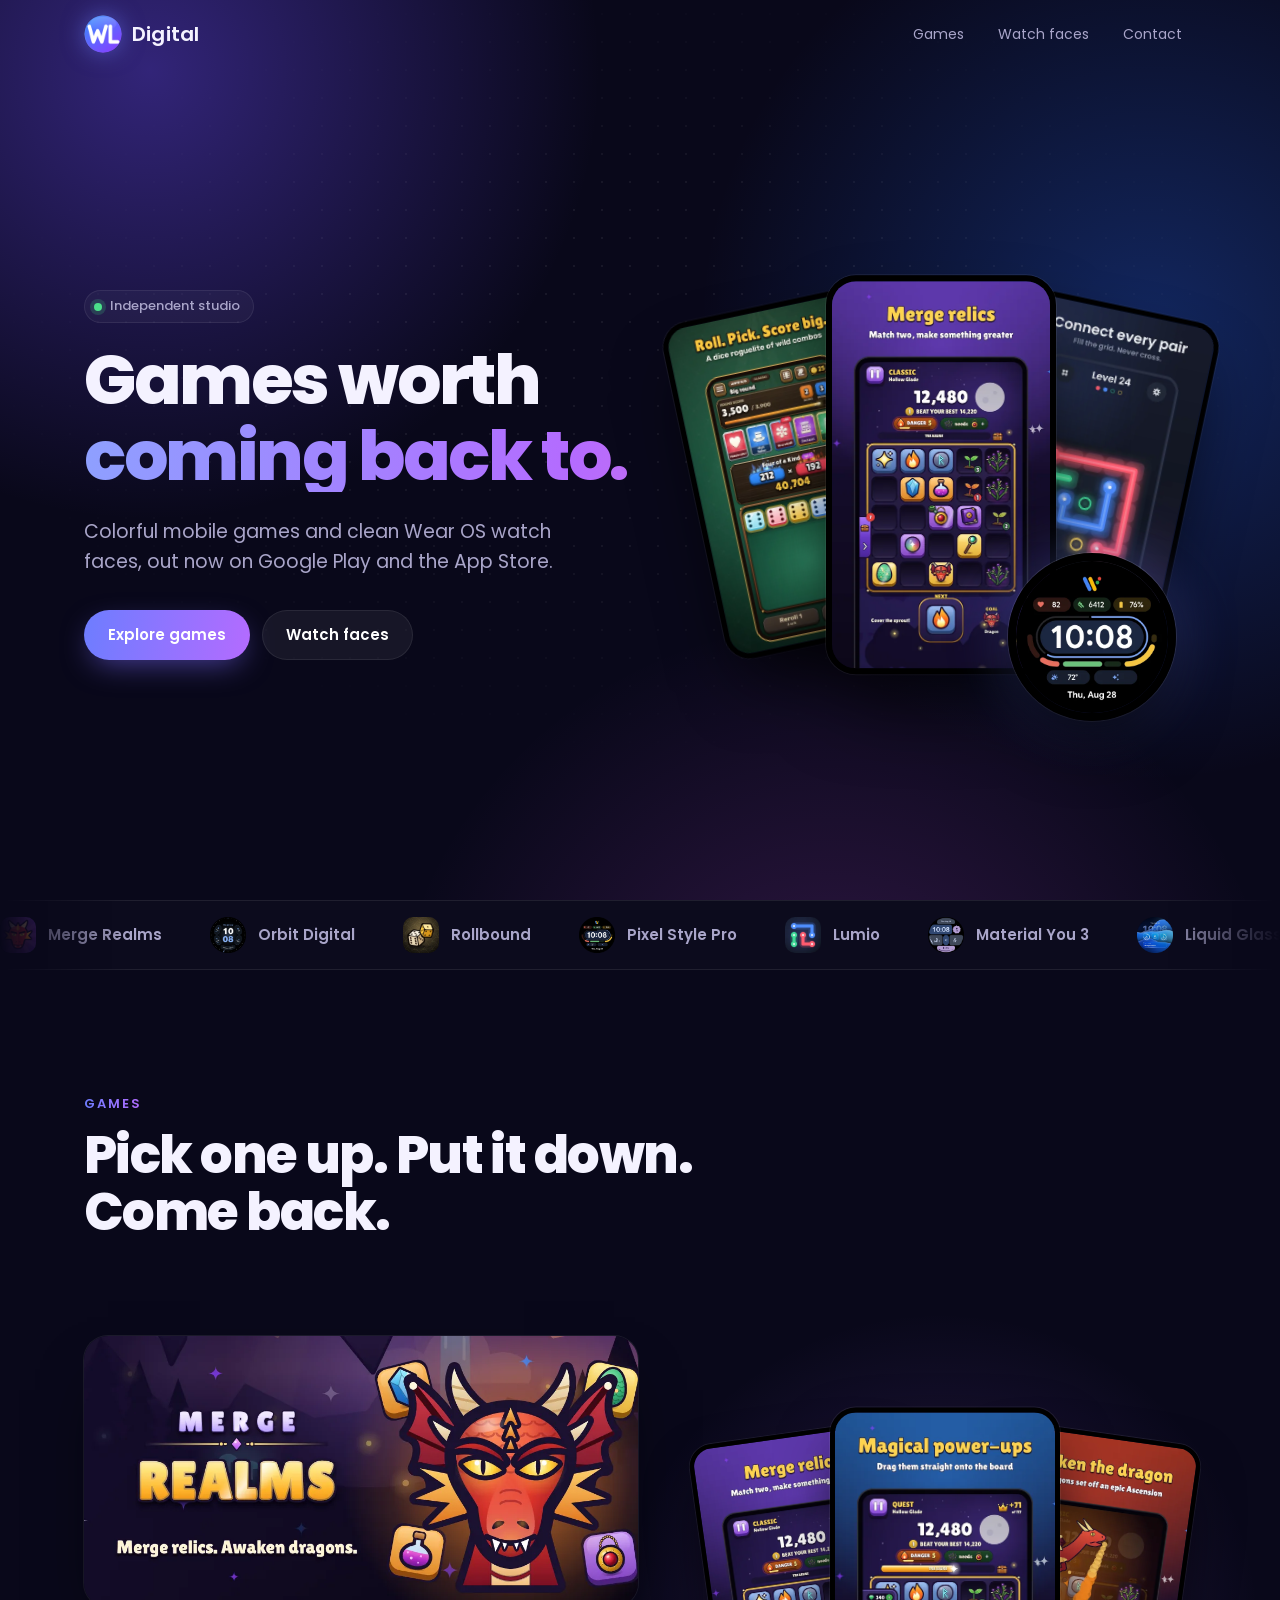
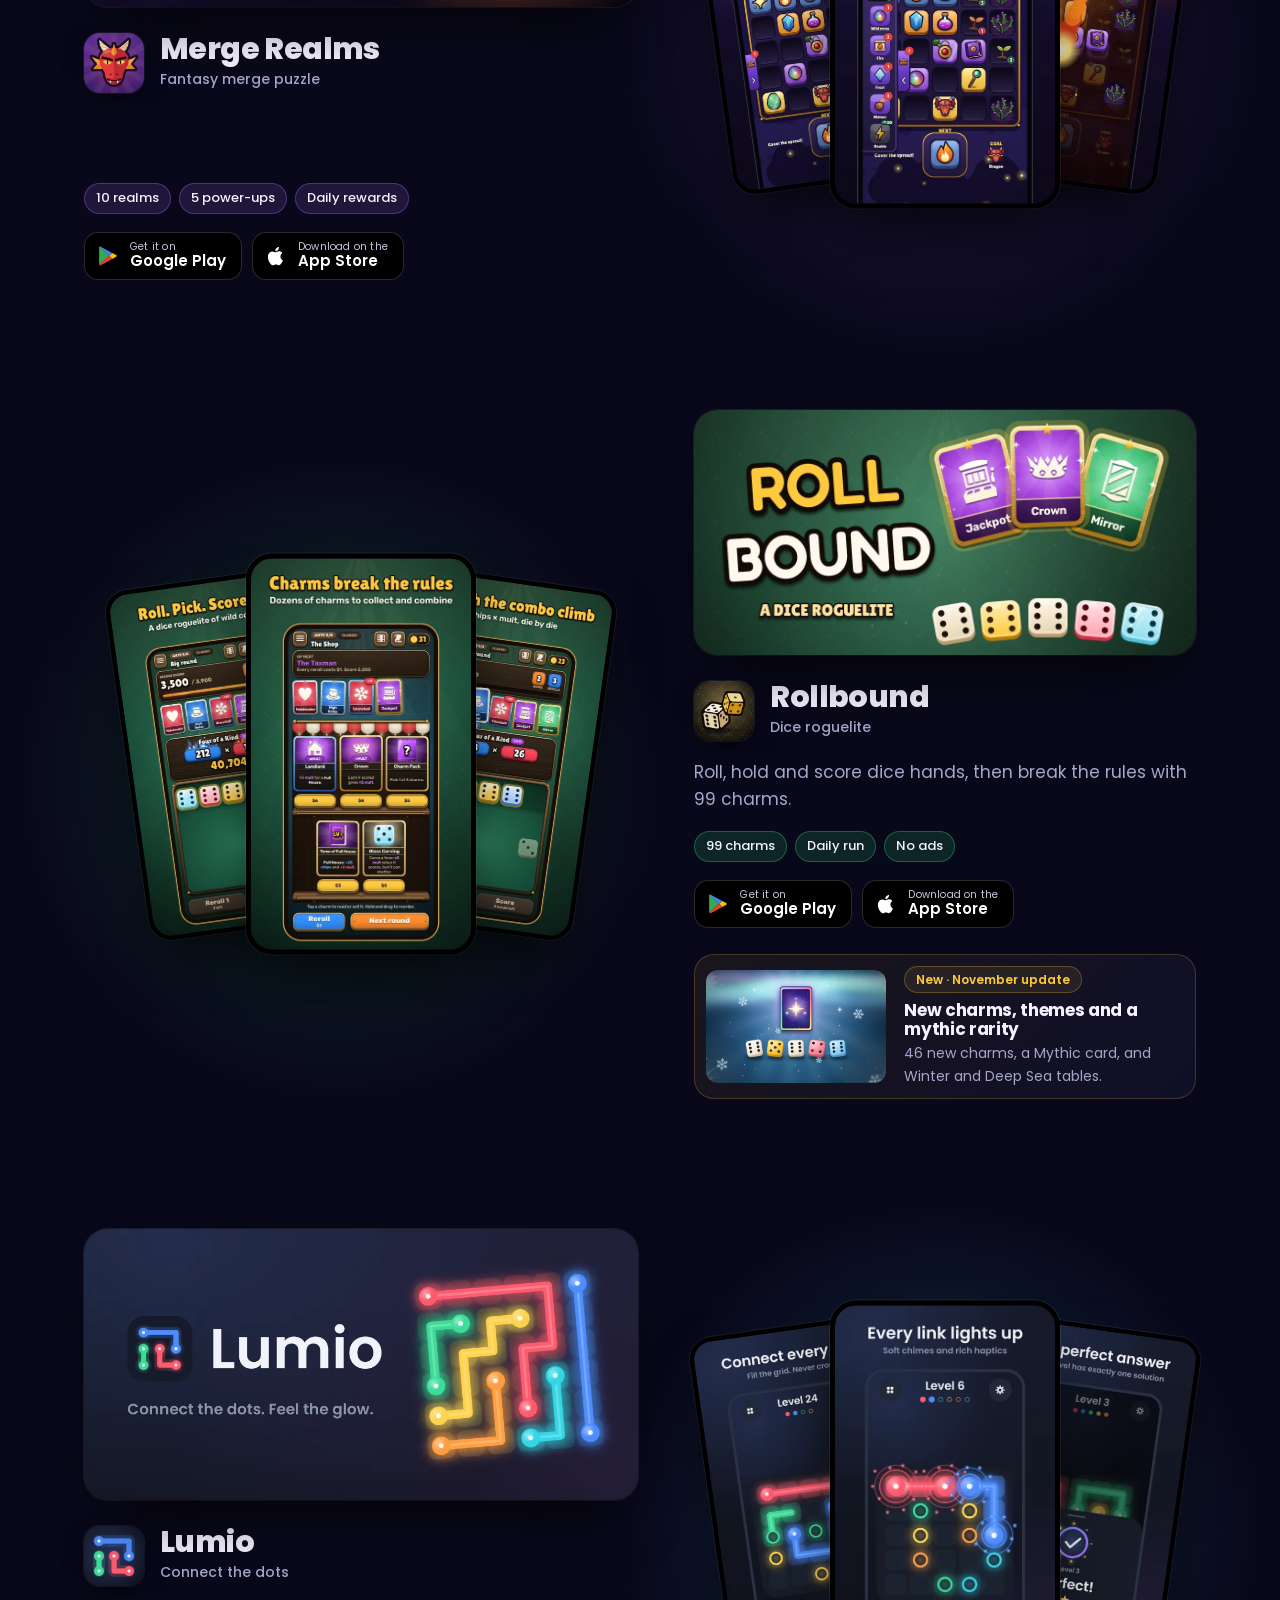
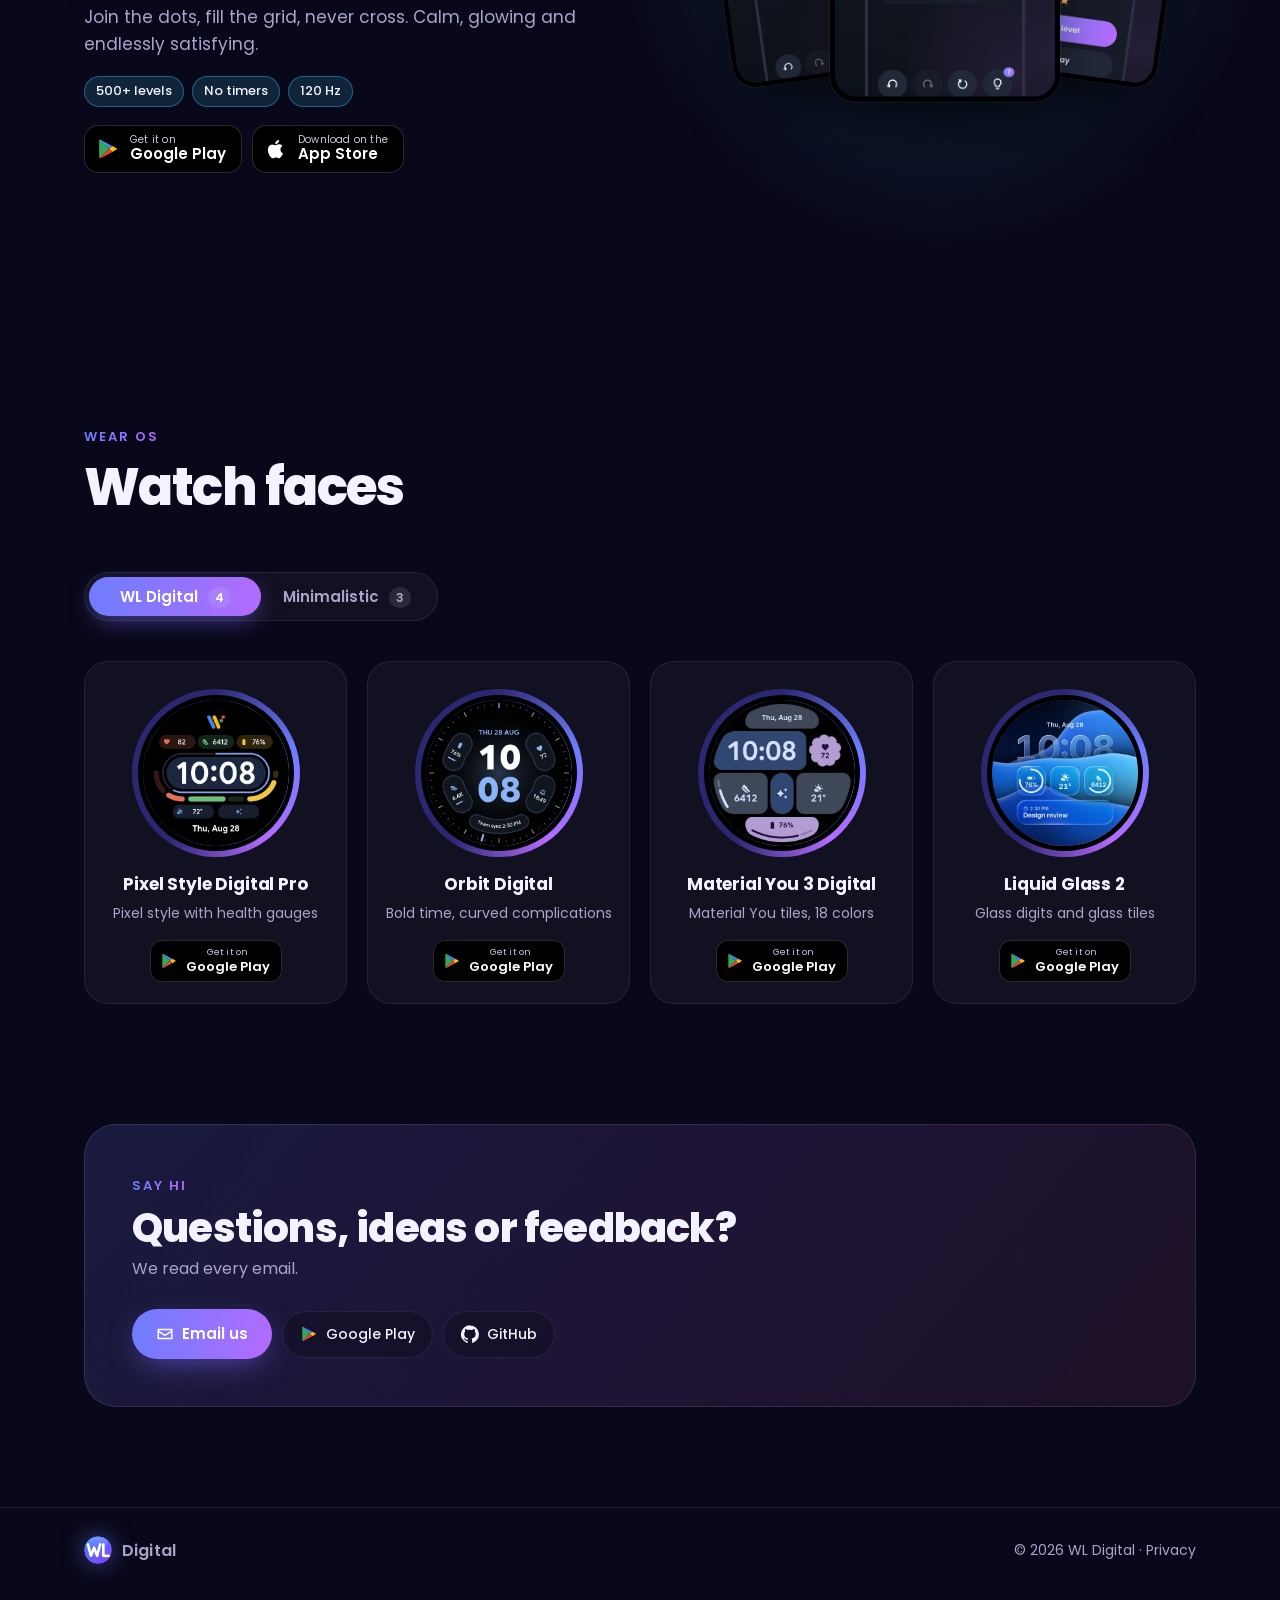
==== index.html @ c526d39c "Redesign the site: cleaner layout and smooth animations New hero with a fan of game screens and a wa" ====
<!doctype html>
<html lang="en">
<head>
  <meta charset="utf-8">
  <meta name="viewport" content="width=device-width, initial-scale=1, viewport-fit=cover">
  <meta name="color-scheme" content="dark">
  <meta name="theme-color" content="#09081a">
  <title>WL Digital | Mobile Games &amp; Wear OS Watch Faces</title>
  <meta name="description" content="WL Digital makes colorful mobile games (Merge Realms, Rollbound, Lumio) and clean Wear OS watch faces.">
  <meta property="og:title" content="WL Digital">
  <meta property="og:description" content="Colorful mobile games and clean Wear OS watch faces.">
  <meta property="og:image" content="https://parkerloney.github.io/assets/games/merge-realms-feature.webp">
  <meta property="og:type" content="website">
  <link rel="icon" type="image/png" href="assets/favicon.png">
  <link rel="preconnect" href="https://fonts.googleapis.com">
  <link rel="preconnect" href="https://fonts.gstatic.com" crossorigin>
  <link href="https://fonts.googleapis.com/css2?family=Poppins:wght@400;500;600;700;800&display=swap" rel="stylesheet">
  <link rel="stylesheet" href="style.css">
  <script>document.documentElement.classList.add('js')</script>
</head>
<body>
<svg width="0" height="0" style="position:absolute" aria-hidden="true">
  <symbol id="i-play" viewBox="0 0 24 24"><path fill="#34a853" d="M3.6 2.3 13 11.7 3.6 21.1c-.3-.2-.5-.6-.5-1V3.3c0-.4.2-.8.5-1z"/><path fill="#fbbc04" d="m16.3 15 3.9-2.2c.8-.5.8-1.2 0-1.7L16.3 9l-3.3 2.7z"/><path fill="#ea4335" d="M13 11.7 3.6 21.1c.4.3.9.3 1.5 0L16.3 15z"/><path fill="#4285f4" d="M13 11.7 16.3 9 5.1 2.9c-.6-.3-1.1-.3-1.5 0z"/></symbol>
  <symbol id="i-apple" viewBox="0 0 24 24"><path fill="#fff" d="M16.4 12.6c0-2.3 1.9-3.4 2-3.5-1.1-1.6-2.8-1.8-3.4-1.8-1.4-.1-2.8.9-3.5.9-.7 0-1.8-.8-3-.8-1.5 0-3 .9-3.8 2.3-1.6 2.8-.4 7 1.2 9.3.8 1.1 1.7 2.4 2.9 2.3 1.2 0 1.6-.8 3-.8s1.8.8 3 .7c1.3 0 2-1.1 2.8-2.2.9-1.3 1.2-2.5 1.3-2.6-.1 0-2.5-1-2.5-3.8zM14.1 5.8c.6-.8 1.1-1.9.9-2.9-.9 0-2 .6-2.7 1.4-.6.7-1.1 1.8-1 2.8 1.1.1 2.1-.5 2.8-1.3z"/></symbol>
  <symbol id="i-mail" viewBox="0 0 24 24"><path fill="currentColor" d="M2 5h20v14H2zm2 2v.5l8 5 8-5V7zm0 2.9V17h16V9.9l-8 5z"/></symbol>
  <symbol id="i-github" viewBox="0 0 24 24"><path fill="currentColor" d="M12 .5a12 12 0 0 0-3.8 23.4c.6.1.8-.3.8-.6v-2c-3.3.7-4-1.6-4-1.6-.6-1.4-1.4-1.8-1.4-1.8-1.1-.7.1-.7.1-.7 1.2.1 1.8 1.2 1.8 1.2 1.1 1.8 2.8 1.3 3.5 1 .1-.8.4-1.3.8-1.6-2.7-.3-5.5-1.3-5.5-5.9 0-1.3.5-2.4 1.2-3.2-.1-.3-.5-1.5.1-3.2 0 0 1-.3 3.3 1.2a11.5 11.5 0 0 1 6 0c2.3-1.5 3.3-1.2 3.3-1.2.7 1.7.3 2.9.1 3.2.8.8 1.2 1.9 1.2 3.2 0 4.6-2.8 5.6-5.5 5.9.4.4.8 1.1.8 2.2v3.3c0 .3.2.7.8.6A12 12 0 0 0 12 .5z"/></symbol>
</svg>

<div class="progress" aria-hidden="true"></div>
<header class="site-header">
  <div class="wrap">
    <a class="brand" href="#top" aria-label="WL Digital home"><img src="assets/wl-mark.png" alt="WL" width="38" height="38"><span>Digital</span></a>
    <nav class="nav">
      <a href="#games">Games</a>
      <a href="#watchfaces">Watch faces</a>
      <a href="#contact" class="hide-sm">Contact</a>
    </nav>
  </div>
</header>

<main id="top">
  <section class="hero">
    <div class="aurora" aria-hidden="true"><i></i><i></i><i></i></div>
    <div class="grid-bg" aria-hidden="true"></div>
    <div class="wrap hero-wrap">
      <div class="hero-copy">
        <span class="pill"><b></b>Independent studio</span>
        <h1><span class="ln"><span>Games worth</span></span><span class="ln"><span class="grad">coming back to.</span></span></h1>
        <p class="lead">Colorful mobile games and clean Wear OS watch faces, out now on Google Play and the App Store.</p>
        <div class="cta">
          <a class="btn" href="#games">Explore games</a>
          <a class="btn ghost" href="#watchfaces">Watch faces</a>
        </div>
      </div>
      <div class="hero-art" aria-hidden="true">
        <div class="stack" data-depth>
          <img class="p p1" src="assets/games/rollbound-phone-1.webp" alt="" width="480" height="853">
          <img class="p p2" src="assets/games/merge-realms-phone-1.webp" alt="" width="480" height="853">
          <img class="p p3" src="assets/games/lumio-phone-1.webp" alt="" width="480" height="853">
          <div class="watch"><img src="assets/watchfaces/pixel-style-pro.webp" alt="" width="450" height="450"></div>
        </div>
      </div>
    </div>
  </section>

  <div class="ticker" aria-hidden="true"><div class="track"><span class="tk"><img src="assets/games/merge-realms-icon.webp" alt="" width="40" height="40" loading="lazy">Merge Realms</span><span class="tk"><img src="assets/watchfaces/orbit.webp" alt="" width="40" height="40" loading="lazy">Orbit Digital</span><span class="tk"><img src="assets/games/rollbound-icon.webp" alt="" width="40" height="40" loading="lazy">Rollbound</span><span class="tk"><img src="assets/watchfaces/pixel-style-pro.webp" alt="" width="40" height="40" loading="lazy">Pixel Style Pro</span><span class="tk"><img src="assets/games/lumio-icon.webp" alt="" width="40" height="40" loading="lazy">Lumio</span><span class="tk"><img src="assets/watchfaces/material-you.webp" alt="" width="40" height="40" loading="lazy">Material You 3</span><span class="tk"><img src="assets/watchfaces/glass.webp" alt="" width="40" height="40" loading="lazy">Liquid Glass 2</span><span class="tk"><img src="assets/watchfaces/galaxy-digital.webp" alt="" width="40" height="40" loading="lazy">Galaxy Digital</span><span class="tk"><img src="assets/games/merge-realms-icon.webp" alt="" width="40" height="40" loading="lazy">Merge Realms</span><span class="tk"><img src="assets/watchfaces/orbit.webp" alt="" width="40" height="40" loading="lazy">Orbit Digital</span><span class="tk"><img src="assets/games/rollbound-icon.webp" alt="" width="40" height="40" loading="lazy">Rollbound</span><span class="tk"><img src="assets/watchfaces/pixel-style-pro.webp" alt="" width="40" height="40" loading="lazy">Pixel Style Pro</span><span class="tk"><img src="assets/games/lumio-icon.webp" alt="" width="40" height="40" loading="lazy">Lumio</span><span class="tk"><img src="assets/watchfaces/material-you.webp" alt="" width="40" height="40" loading="lazy">Material You 3</span><span class="tk"><img src="assets/watchfaces/glass.webp" alt="" width="40" height="40" loading="lazy">Liquid Glass 2</span><span class="tk"><img src="assets/watchfaces/galaxy-digital.webp" alt="" width="40" height="40" loading="lazy">Galaxy Digital</span></div></div>

  <section id="games" class="games">
    <div class="wrap">
      <div class="head reveal">
        <span class="kicker">Games</span>
        <h2>Pick one up. Put it down. Come back.</h2>
      </div>
      
    <article class="game" id="merge-realms" style="--c1:#a56bff;--c2:#ff8a3d">
      <div class="game-info">
        <a class="feature reveal spot" href="https://play.google.com/store/apps/details?id=com.wldigital.mergerealms" target="_blank" rel="noopener" aria-label="Merge Realms on Google Play">
          <img src="assets/games/merge-realms-feature.webp" alt="Merge Realms artwork" width="1024" height="500" loading="lazy" decoding="async">
        </a>
        <div class="game-title reveal">
          <img src="assets/games/merge-realms-icon.webp" alt="" width="64" height="64" loading="lazy">
          <div><h3>Merge Realms</h3><span>Fantasy merge puzzle</span></div>
        </div>
        <p class="reveal">Match relics, merge them up to a dragon, and clear ten magical realms.</p>
        <ul class="tags reveal"><li>10 realms</li><li>5 power-ups</li><li>Daily rewards</li></ul>
        <div class="stores reveal"><a class="store" href="https://play.google.com/store/apps/details?id=com.wldigital.mergerealms" target="_blank" rel="noopener"><svg viewBox="0 0 24 24" aria-hidden="true"><use href="#i-play"/></svg><span><small>Get it on</small><b>Google Play</b></span></a><a class="store" href="https://apps.apple.com/us/app/merge-realms-match-merge/id6817056092" target="_blank" rel="noopener"><svg viewBox="0 0 24 24" aria-hidden="true"><use href="#i-apple"/></svg><span><small>Download on the</small><b>App Store</b></span></a></div>
      </div>
      <div class="fan reveal" aria-hidden="false"><img class="shot s1" src="assets/games/merge-realms-phone-1.webp" alt="Merge Realms screenshot 1" width="480" height="853" loading="lazy" decoding="async"><img class="shot s2" src="assets/games/merge-realms-phone-2.webp" alt="Merge Realms screenshot 2" width="480" height="853" loading="lazy" decoding="async"><img class="shot s3" src="assets/games/merge-realms-phone-3.webp" alt="Merge Realms screenshot 3" width="480" height="853" loading="lazy" decoding="async"></div>
    </article>
    <article class="game flip" id="rollbound" style="--c1:#2fd27a;--c2:#ffc93c">
      <div class="game-info">
        <a class="feature reveal spot" href="https://play.google.com/store/apps/details?id=com.wldigital.rollbound" target="_blank" rel="noopener" aria-label="Rollbound on Google Play">
          <img src="assets/games/rollbound-feature.webp" alt="Rollbound artwork" width="1024" height="500" loading="lazy" decoding="async">
        </a>
        <div class="game-title reveal">
          <img src="assets/games/rollbound-icon.webp" alt="" width="64" height="64" loading="lazy">
          <div><h3>Rollbound</h3><span>Dice roguelite</span></div>
        </div>
        <p class="reveal">Roll, hold and score dice hands, then break the rules with 99 charms.</p>
        <ul class="tags reveal"><li>99 charms</li><li>Daily run</li><li>No ads</li></ul>
        <div class="stores reveal"><a class="store" href="https://play.google.com/store/apps/details?id=com.wldigital.rollbound" target="_blank" rel="noopener"><svg viewBox="0 0 24 24" aria-hidden="true"><use href="#i-play"/></svg><span><small>Get it on</small><b>Google Play</b></span></a><a class="store" href="https://apps.apple.com/us/app/rollbound-a-dice-roguelite/id6820359263" target="_blank" rel="noopener"><svg viewBox="0 0 24 24" aria-hidden="true"><use href="#i-apple"/></svg><span><small>Download on the</small><b>App Store</b></span></a></div>
        <div class="news reveal">
          <img src="assets/games/rollbound-november.webp" alt="Rollbound November update: a mythic card above five dice in the snow" width="1280" height="720" loading="lazy" decoding="async">
          <div>
            <span class="pill gold">New · November update</span>
            <h4>New charms, themes and a mythic rarity</h4>
            <p>46 new charms, a Mythic card, and Winter and Deep Sea tables.</p>
          </div>
        </div>
      </div>
      <div class="fan reveal" aria-hidden="false"><img class="shot s1" src="assets/games/rollbound-phone-1.webp" alt="Rollbound screenshot 1" width="480" height="853" loading="lazy" decoding="async"><img class="shot s2" src="assets/games/rollbound-phone-2.webp" alt="Rollbound screenshot 2" width="480" height="853" loading="lazy" decoding="async"><img class="shot s3" src="assets/games/rollbound-phone-3.webp" alt="Rollbound screenshot 3" width="480" height="853" loading="lazy" decoding="async"></div>
    </article>
    <article class="game" id="lumio" style="--c1:#3dd6ff;--c2:#ff5fa2">
      <div class="game-info">
        <a class="feature reveal spot" href="https://play.google.com/store/apps/details?id=com.wldigital.lumio" target="_blank" rel="noopener" aria-label="Lumio on Google Play">
          <img src="assets/games/lumio-feature.webp" alt="Lumio artwork" width="1024" height="500" loading="lazy" decoding="async">
        </a>
        <div class="game-title reveal">
          <img src="assets/games/lumio-icon.webp" alt="" width="64" height="64" loading="lazy">
          <div><h3>Lumio</h3><span>Connect the dots</span></div>
        </div>
        <p class="reveal">Join the dots, fill the grid, never cross. Calm, glowing and endlessly satisfying.</p>
        <ul class="tags reveal"><li>500+ levels</li><li>No timers</li><li>120 Hz</li></ul>
        <div class="stores reveal"><a class="store" href="https://play.google.com/store/apps/details?id=com.wldigital.lumio" target="_blank" rel="noopener"><svg viewBox="0 0 24 24" aria-hidden="true"><use href="#i-play"/></svg><span><small>Get it on</small><b>Google Play</b></span></a><a class="store" href="https://apps.apple.com/us/app/lumio-connect-the-dots/id6817855439" target="_blank" rel="noopener"><svg viewBox="0 0 24 24" aria-hidden="true"><use href="#i-apple"/></svg><span><small>Download on the</small><b>App Store</b></span></a></div>
      </div>
      <div class="fan reveal" aria-hidden="false"><img class="shot s1" src="assets/games/lumio-phone-1.webp" alt="Lumio screenshot 1" width="480" height="853" loading="lazy" decoding="async"><img class="shot s2" src="assets/games/lumio-phone-2.webp" alt="Lumio screenshot 2" width="480" height="853" loading="lazy" decoding="async"><img class="shot s3" src="assets/games/lumio-phone-3.webp" alt="Lumio screenshot 3" width="480" height="853" loading="lazy" decoding="async"></div>
    </article>
    </div>
  </section>

  <section id="watchfaces" class="faces-sec">
    <div class="wrap">
      <div class="head reveal">
        <span class="kicker">Wear OS</span>
        <h2>Watch faces</h2>
      </div>
      <div class="tabs reveal" role="tablist" aria-label="Watch face collections">
        <span class="ind" aria-hidden="true"></span>
        <button role="tab" id="t-wl" aria-controls="p-wl" aria-selected="true">WL Digital <em>4</em></button>
        <button role="tab" id="t-mini" aria-controls="p-mini" aria-selected="false" tabindex="-1">Minimalistic <em>3</em></button>
      </div>
      <div class="panel" id="p-wl" role="tabpanel" aria-labelledby="t-wl">
        <h3 class="panel-title">WL Digital</h3>
        <div class="faces">
        <div class="face reveal spot" style="--i:0">
          <div class="dial"><img src="assets/watchfaces/pixel-style-pro.webp" alt="Pixel Style Digital Pro watch face" width="340" height="340" loading="lazy" decoding="async"></div>
          <h3>Pixel Style Digital Pro</h3>
          <p>Pixel style with health gauges</p>
          <a class="store sm" href="https://play.google.com/store/apps/details?id=com.wldigital.watchface.pixelstylepro" target="_blank" rel="noopener"><svg viewBox="0 0 24 24" aria-hidden="true"><use href="#i-play"/></svg><span><small>Get it on</small><b>Google Play</b></span></a>
        </div>
        <div class="face reveal spot" style="--i:1">
          <div class="dial"><img src="assets/watchfaces/orbit.webp" alt="Orbit Digital watch face" width="340" height="340" loading="lazy" decoding="async"></div>
          <h3>Orbit Digital</h3>
          <p>Bold time, curved complications</p>
          <a class="store sm" href="https://play.google.com/store/apps/details?id=com.wldigital.watchface.orbit" target="_blank" rel="noopener"><svg viewBox="0 0 24 24" aria-hidden="true"><use href="#i-play"/></svg><span><small>Get it on</small><b>Google Play</b></span></a>
        </div>
        <div class="face reveal spot" style="--i:2">
          <div class="dial"><img src="assets/watchfaces/material-you.webp" alt="Material You 3 Digital watch face" width="340" height="340" loading="lazy" decoding="async"></div>
          <h3>Material You 3 Digital</h3>
          <p>Material You tiles, 18 colors</p>
          <a class="store sm" href="https://play.google.com/store/apps/details?id=com.wldigital.materialyou" target="_blank" rel="noopener"><svg viewBox="0 0 24 24" aria-hidden="true"><use href="#i-play"/></svg><span><small>Get it on</small><b>Google Play</b></span></a>
        </div>
        <div class="face reveal spot" style="--i:3">
          <div class="dial"><img src="assets/watchfaces/glass.webp" alt="Liquid Glass 2 watch face" width="340" height="340" loading="lazy" decoding="async"></div>
          <h3>Liquid Glass 2</h3>
          <p>Glass digits and glass tiles</p>
          <a class="store sm" href="https://play.google.com/store/apps/details?id=com.wldigital.glassdigital" target="_blank" rel="noopener"><svg viewBox="0 0 24 24" aria-hidden="true"><use href="#i-play"/></svg><span><small>Get it on</small><b>Google Play</b></span></a>
        </div>
        </div>
      </div>
      <div class="panel" id="p-mini" role="tabpanel" aria-labelledby="t-mini">
        <h3 class="panel-title">Minimalistic Watch Faces</h3>
        <div class="faces">
        <div class="face reveal spot" style="--i:0">
          <div class="dial"><img src="assets/watchfaces/pixel-style.webp" alt="Pixel Style Digital watch face" width="340" height="340" loading="lazy" decoding="async"></div>
          <h3>Pixel Style Digital</h3>
          <p>The original Pixel style face</p>
          <a class="store sm" href="https://play.google.com/store/apps/details?id=com.watchfacestudio.pixelstyledigitalwatchface" target="_blank" rel="noopener"><svg viewBox="0 0 24 24" aria-hidden="true"><use href="#i-play"/></svg><span><small>Get it on</small><b>Google Play</b></span></a>
        </div>
        <div class="face reveal spot" style="--i:1">
          <div class="dial"><img src="assets/watchfaces/galaxy-digital.webp" alt="Galaxy Digital watch face" width="340" height="340" loading="lazy" decoding="async"></div>
          <h3>Galaxy Digital</h3>
          <p>Galaxy style in 23 color combos</p>
          <a class="store sm" href="https://play.google.com/store/apps/details?id=com.watchfacestudio.galaxystyledigitalwatchface" target="_blank" rel="noopener"><svg viewBox="0 0 24 24" aria-hidden="true"><use href="#i-play"/></svg><span><small>Get it on</small><b>Google Play</b></span></a>
        </div>
        <div class="face reveal spot" style="--i:2">
          <div class="dial"><img src="assets/watchfaces/liquid-glass.webp" alt="Liquid Glass watch face" width="340" height="340" loading="lazy" decoding="async"></div>
          <h3>Liquid Glass</h3>
          <p>The original glass tile face</p>
          <a class="store sm" href="https://play.google.com/store/apps/details?id=com.watchfacestudio.liquidglasswatchface" target="_blank" rel="noopener"><svg viewBox="0 0 24 24" aria-hidden="true"><use href="#i-play"/></svg><span><small>Get it on</small><b>Google Play</b></span></a>
        </div>
        </div>
      </div>
    </div>
  </section>

  <section id="contact" class="contact">
    <div class="wrap">
      <div class="contact-card reveal spot">
        <div>
          <span class="kicker">Say hi</span>
          <h2>Questions, ideas or feedback?</h2>
          <p>We read every email.</p>
        </div>
        <div class="links">
          <a class="btn" href="https://mail.google.com/mail/?view=cm&amp;fs=1&amp;to=minimalisticwatchfaces@gmail.com" target="_blank" rel="noopener"><svg viewBox="0 0 24 24" aria-hidden="true"><use href="#i-mail"/></svg>Email us</a>
          <a class="chip" href="https://play.google.com/store/apps/dev?id=5009055272405102448" target="_blank" rel="noopener"><svg viewBox="0 0 24 24" aria-hidden="true"><use href="#i-play"/></svg>Google Play</a>
          <a class="chip" href="https://github.com/ParkerLoney" target="_blank" rel="noopener"><svg viewBox="0 0 24 24" aria-hidden="true"><use href="#i-github"/></svg>GitHub</a>
        </div>
      </div>
    </div>
  </section>
</main>

<footer>
  <div class="wrap">
    <a class="brand sm" href="#top"><img src="assets/wl-mark.png" alt="WL" width="28" height="28"><span>Digital</span></a>
    <span>© <span id="y">2026</span> WL Digital · <a href="privacy.html">Privacy</a></span>
  </div>
</footer>

<script src="site.js" defer></script>
</body>
</html>
---- style.css ----
/* WL Digital: one stylesheet for the home page and the privacy page. */
:root {
  color-scheme: dark;
  --bg: #09081a;
  --surface: rgba(255, 255, 255, 0.035);
  --surface-2: rgba(255, 255, 255, 0.06);
  --line: rgba(255, 255, 255, 0.08);
  --text: #f4f2ff;
  --muted: #a9a5c9;
  --accent: #6d7dff;
  --accent-2: #b46bff;
  --gold: #ffc93c;
  --max: 1160px;
  --ease: cubic-bezier(.2, .7, .2, 1);
}
* { box-sizing: border-box; }
html { -webkit-text-size-adjust: 100%; text-size-adjust: 100%; -webkit-tap-highlight-color: transparent; scroll-padding-top: 72px; }
body {
  margin: 0; background: var(--bg); color: var(--text);
  font-family: "Poppins", system-ui, -apple-system, "Segoe UI", Roboto, sans-serif;
  line-height: 1.6; overflow-x: clip; -webkit-font-smoothing: antialiased;
}
img { max-width: 100%; height: auto; display: block; }
a { color: inherit; text-decoration: none; }
h1, h2, h3, h4 { margin: 0; line-height: 1.1; letter-spacing: -0.02em; }
p { margin: 0; }
.wrap { max-width: var(--max); margin: 0 auto; padding: 0 24px; }
svg { width: 1em; height: 1em; flex: none; }
:focus-visible { outline: 2px solid var(--accent); outline-offset: 3px; border-radius: 8px; }

/* Scroll progress */
.progress { position: fixed; inset: 0 0 auto 0; height: 2px; z-index: 30; transform-origin: 0 50%; transform: scaleX(0);
  background: linear-gradient(90deg, var(--accent), var(--accent-2), #ff7ab8); }

/* Header */
.site-header { position: fixed; inset: 0 0 auto 0; z-index: 20; transition: background .3s, border-color .3s; border-bottom: 1px solid transparent; }
.site-header.scrolled { background: rgba(9, 8, 26, 0.95); border-color: var(--line); }
@supports (backdrop-filter: blur(1px)) { @media (min-width: 821px) { .site-header.scrolled { background: rgba(9, 8, 26, 0.6); backdrop-filter: blur(16px) saturate(1.4); } } }
.site-header .wrap { display: flex; align-items: center; justify-content: space-between; height: 68px; }
.brand { display: inline-flex; align-items: center; gap: 10px; font-weight: 600; font-size: 20px; letter-spacing: 0.01em; }
.brand img { width: 38px; height: 38px; border-radius: 50%; box-shadow: 0 0 22px rgba(109, 125, 255, .5); }
.brand.sm { font-size: 16px; } .brand.sm img { width: 28px; height: 28px; }
.nav { display: flex; gap: 6px; font-size: 14px; }
.nav a { padding: 8px 14px; border-radius: 999px; color: var(--muted); transition: color .2s, background .2s; }
.nav a:hover { color: var(--text); background: var(--surface-2); }

/* Buttons */
.btn { position: relative; overflow: hidden; display: inline-flex; align-items: center; justify-content: center; gap: 8px;
  padding: 13px 24px; border-radius: 999px; font-weight: 600; font-size: 15px; color: #fff;
  background: linear-gradient(100deg, var(--accent), var(--accent-2)); box-shadow: 0 10px 30px -8px rgba(124, 107, 255, .6);
  transition: transform .25s var(--ease), box-shadow .25s; }
.btn::after { content: ""; position: absolute; inset: 0; background: linear-gradient(110deg, transparent 35%, rgba(255,255,255,.35) 50%, transparent 65%); transform: translateX(-110%); }
.btn.ghost { background: var(--surface-2); box-shadow: inset 0 0 0 1px var(--line); }
.btn svg { width: 18px; height: 18px; }
.pill { display: inline-flex; align-items: center; gap: 8px; padding: 6px 14px 6px 10px; border-radius: 999px; font-size: 13px; font-weight: 500;
  color: var(--muted); background: var(--surface); box-shadow: inset 0 0 0 1px var(--line); }
.pill b { width: 8px; height: 8px; border-radius: 50%; background: #4be08a; box-shadow: 0 0 0 4px rgba(75, 224, 138, .18); }
.pill.gold { color: var(--gold); background: rgba(255, 201, 60, .08); box-shadow: inset 0 0 0 1px rgba(255, 201, 60, .25); padding: 4px 12px; font-size: 12px; font-weight: 600; }
.kicker { display: inline-block; font-size: 13px; font-weight: 600; letter-spacing: .16em; text-transform: uppercase;
  background: linear-gradient(90deg, var(--accent), var(--accent-2)); -webkit-background-clip: text; background-clip: text; color: transparent; }

/* Store badges */
.store { display: inline-flex; align-items: center; gap: 10px; padding: 9px 16px 9px 12px; border-radius: 14px; color: #fff; line-height: 1.15;
  background: #000; box-shadow: inset 0 0 0 1px rgba(255,255,255,.16); transition: transform .2s var(--ease), box-shadow .2s; }
.store svg { width: 24px; height: 24px; }
.store small { display: block; font-size: 10px; color: #c9c6e2; letter-spacing: .02em; }
.store b { font-size: 15px; font-weight: 600; }
.store.sm { padding: 7px 12px 7px 10px; border-radius: 12px; gap: 8px; }
.store.sm svg { width: 18px; height: 18px; } .store.sm small { font-size: 9px; } .store.sm b { font-size: 13px; }

/* Hero */
.hero { position: relative; overflow: clip; padding: 140px 0 90px; min-height: min(100svh, 900px); display: flex; align-items: center; }
.aurora { position: absolute; inset: 0; pointer-events: none; }
.aurora i { position: absolute; width: 900px; height: 900px; border-radius: 50%; opacity: .55; }
.aurora i:nth-child(1) { left: -300px; top: -380px; background: radial-gradient(closest-side, rgba(109, 77, 255, .75), transparent); }
.aurora i:nth-child(2) { right: -320px; top: -120px; background: radial-gradient(closest-side, rgba(40, 110, 255, .55), transparent); }
.aurora i:nth-child(3) { left: 30%; bottom: -620px; background: radial-gradient(closest-side, rgba(220, 90, 255, .35), transparent); }
.grid-bg { position: absolute; inset: 0; pointer-events: none; opacity: .5;
  background-image: radial-gradient(rgba(255,255,255,.12) 1px, transparent 1px); background-size: 28px 28px;
  -webkit-mask-image: radial-gradient(ellipse 70% 60% at 50% 40%, #000 30%, transparent 75%); mask-image: radial-gradient(ellipse 70% 60% at 50% 40%, #000 30%, transparent 75%); }
.hero-wrap { position: relative; display: grid; grid-template-columns: 1.05fr .95fr; gap: 40px; align-items: center; width: 100%; }
.hero h1 { font-size: clamp(40px, 5.4vw, 72px); font-weight: 800; margin: 22px 0 20px; letter-spacing: -0.035em; line-height: 1.02; }
.hero h1 .ln { display: block; overflow: hidden; padding-bottom: .08em; }
.hero h1 .ln > span { display: inline-block; }
.grad { background: linear-gradient(95deg, #8ea0ff 0%, #b46bff 45%, #ff7ab8 90%); background-size: 200% 100%; -webkit-background-clip: text; background-clip: text; color: transparent; }
.lead { font-size: clamp(17px, 1.6vw, 19px); color: var(--muted); max-width: 500px; }
.cta { display: flex; flex-wrap: wrap; gap: 12px; margin-top: 32px; }
.hero-art { position: relative; height: 560px; }
.stack { position: absolute; inset: 0; transition: transform .6s var(--ease); }
.p { position: absolute; top: 50%; left: 50%; width: 230px; height: auto; border-radius: 30px; border: 6px solid #000;
  box-shadow: 0 40px 80px -20px rgba(0,0,0,.8), 0 0 0 1px rgba(255,255,255,.08); }
.p1 { transform: translate(-50%, -50%) translateX(-150px) rotate(-12deg) scale(.86); }
.p3 { transform: translate(-50%, -50%) translateX(150px) rotate(12deg) scale(.86); }
.p2 { transform: translate(-50%, -50%); z-index: 2; }
.watch { position: absolute; z-index: 3; right: 4%; bottom: 6%; width: 168px; height: 168px; border-radius: 50%; overflow: hidden;
  border: 8px solid #000; box-shadow: 0 30px 60px -10px rgba(0,0,0,.8), 0 0 0 1px rgba(255,255,255,.12), 0 0 60px rgba(109,125,255,.35); }
.watch img { width: 100%; height: 100%; object-fit: cover; }

/* Ticker */
.ticker { position: relative; overflow: hidden; border-block: 1px solid var(--line); background: rgba(255,255,255,.015); padding: 16px 0;
  -webkit-mask-image: linear-gradient(90deg, transparent, #000 10%, #000 90%, transparent); mask-image: linear-gradient(90deg, transparent, #000 10%, #000 90%, transparent); }
.track { display: flex; width: max-content; gap: 48px; }
.tk { display: inline-flex; align-items: center; gap: 12px; font-weight: 600; color: var(--muted); white-space: nowrap; font-size: 15px; }
.tk img { width: 36px; height: 36px; border-radius: 10px; object-fit: cover; }

/* Sections */
section { position: relative; }
.games, .faces-sec, .contact { overflow-x: clip; }
.fan { overflow: visible; }
.games, .faces-sec { padding: 120px 0 40px; }
.head { margin-bottom: 56px; max-width: 720px; }
.head h2 { font-size: clamp(32px, 4.4vw, 52px); font-weight: 800; margin-top: 10px; letter-spacing: -0.03em; }

/* Game showcase */
.game { position: relative; display: grid; grid-template-columns: 1.05fr .95fr; gap: 56px; align-items: center; padding: 40px 0 90px; }
.game.flip .game-info { order: 2; }
.game::before { content: ""; position: absolute; z-index: -1; width: 640px; height: 640px; border-radius: 50%; top: 50%; right: 0; transform: translate(10%, -50%);
  background: radial-gradient(closest-side, color-mix(in srgb, var(--c1) 30%, transparent), transparent); opacity: .7; pointer-events: none; }
.game.flip::before { right: auto; left: 0; transform: translate(-10%, -50%); }
.game-info { display: flex; flex-direction: column; gap: 18px; }
.feature { position: relative; display: block; border-radius: 24px; overflow: hidden; box-shadow: 0 30px 60px -24px rgba(0,0,0,.8), 0 0 0 1px var(--line); isolation: isolate; }
.feature img { width: 100%; height: auto; aspect-ratio: 1024 / 500; object-fit: cover; transition: transform 1s var(--ease); }
.game-title { display: flex; align-items: center; gap: 16px; margin-top: 8px; }
.game-title img { width: 60px; height: 60px; border-radius: 16px; box-shadow: 0 10px 24px -6px rgba(0,0,0,.6), 0 0 0 1px var(--line); }
.game-title h3 { font-size: 30px; font-weight: 800; }
.game-title span { color: var(--muted); font-size: 14px; font-weight: 500; }
.game-info > p { color: var(--muted); font-size: 17px; max-width: 520px; }
.tags { display: flex; flex-wrap: wrap; gap: 8px; list-style: none; padding: 0; margin: 0; }
.tags li { font-size: 13px; font-weight: 500; padding: 5px 12px; border-radius: 999px; color: var(--text);
  background: color-mix(in srgb, var(--c1) 14%, transparent); box-shadow: inset 0 0 0 1px color-mix(in srgb, var(--c1) 35%, transparent); }
.stores { display: flex; flex-wrap: wrap; gap: 10px; }
.fan { position: relative; height: 520px; }
.shot { position: absolute; top: 50%; left: 50%; width: 46%; max-width: 230px; height: auto; border-radius: 26px; border: 5px solid #000;
  box-shadow: 0 30px 70px -20px rgba(0,0,0,.85), 0 0 0 1px rgba(255,255,255,.08); transition: transform .8s var(--ease); }
.s1 { transform: translate(-50%, -50%) translateX(-58%) rotate(-8deg) scale(.88); }
.s2 { transform: translate(-50%, -50%); z-index: 2; }
.s3 { transform: translate(-50%, -50%) translateX(58%) rotate(8deg) scale(.88); }
.news { display: grid; grid-template-columns: 180px 1fr; gap: 18px; align-items: center; margin-top: 8px; padding: 12px; border-radius: 20px;
  background: linear-gradient(135deg, rgba(255,201,60,.07), rgba(109,125,255,.06)); box-shadow: inset 0 0 0 1px rgba(255,201,60,.2); }
.news img { width: 100%; aspect-ratio: 16 / 10; object-fit: cover; border-radius: 12px; }
.news h4 { font-size: 17px; font-weight: 700; margin: 8px 0 4px; }
.news p { color: var(--muted); font-size: 14px; }

/* Watch faces */
.tabs { position: relative; display: inline-grid; grid-auto-flow: column; grid-auto-columns: 1fr; padding: 5px; border-radius: 999px; margin-bottom: 40px;
  background: var(--surface); box-shadow: inset 0 0 0 1px var(--line); }
.tabs button { position: relative; z-index: 1; border: 0; background: none; color: var(--muted); font: 600 15px/1 "Poppins", sans-serif;
  padding: 12px 22px; border-radius: 999px; cursor: pointer; transition: color .3s; white-space: nowrap; }
.tabs button[aria-selected="true"] { color: #fff; }
.tabs em { font-style: normal; font-size: 12px; margin-left: 6px; padding: 2px 7px; border-radius: 999px; background: rgba(255,255,255,.1); }
.tabs .ind { position: absolute; top: 5px; bottom: 5px; left: 5px; width: calc(50% - 5px); border-radius: 999px;
  background: linear-gradient(100deg, var(--accent), var(--accent-2)); box-shadow: 0 8px 24px -6px rgba(124,107,255,.6); transition: transform .45s var(--ease); }
.tabs[data-tab="1"] .ind { transform: translateX(100%); }
.panel-title { font-size: 22px; font-weight: 700; margin: 0 0 20px; }
.js .panel-title { display: none; }
.js .panel[hidden] { display: none; }
.panel + .panel { margin-top: 56px; }
.js .panel + .panel { margin-top: 0; }
.faces { display: grid; grid-template-columns: repeat(4, 1fr); gap: 20px; }
.face { position: relative; display: flex; flex-direction: column; align-items: center; text-align: center; gap: 10px; padding: 28px 18px 22px;
  border-radius: 24px; background: var(--surface); box-shadow: inset 0 0 0 1px var(--line); transition: transform .35s var(--ease), box-shadow .35s; }
.dial { position: relative; width: 168px; aspect-ratio: 1; border-radius: 50%; padding: 6px; margin-bottom: 8px;
  background: conic-gradient(from var(--a, 0deg), #2b2770, var(--accent), var(--accent-2), #2b2770 60%, #2b2770); }
.dial img { width: 100%; height: 100%; border-radius: 50%; object-fit: cover; border: 5px solid #000; transition: transform .6s var(--ease); }
.face h3 { font-size: 17px; font-weight: 700; letter-spacing: -0.01em; }
.face p { color: var(--muted); font-size: 14px; line-height: 1.45; flex: 1; }
.face .store { margin-top: 6px; }

/* Contact */
.contact { padding: 80px 0 100px; }
.contact-card { position: relative; overflow: hidden; display: flex; flex-wrap: wrap; align-items: center; justify-content: space-between; gap: 28px;
  padding: 48px; border-radius: 32px; background: linear-gradient(130deg, rgba(109,125,255,.16), rgba(180,107,255,.12) 50%, rgba(255,122,184,.08));
  box-shadow: inset 0 0 0 1px rgba(255,255,255,.1); }
.contact-card h2 { font-size: clamp(28px, 3.6vw, 40px); font-weight: 800; margin: 8px 0 6px; }
.contact-card p { color: var(--muted); }
.links { display: flex; flex-wrap: wrap; gap: 10px; align-items: center; }
.chip { display: inline-flex; align-items: center; gap: 8px; padding: 12px 18px; border-radius: 999px; font-size: 14px; font-weight: 500;
  background: rgba(0,0,0,.25); box-shadow: inset 0 0 0 1px var(--line); transition: background .2s, transform .25s var(--ease); }
.chip svg { width: 18px; height: 18px; }

/* Card spotlight that follows the pointer (desktop) */
.spot::after { content: ""; position: absolute; inset: 0; border-radius: inherit; pointer-events: none; opacity: 0; transition: opacity .3s;
  background: radial-gradient(420px circle at var(--mx, 50%) var(--my, 50%), rgba(255,255,255,.1), transparent 45%); }

/* Footer */
footer { border-top: 1px solid var(--line); padding: 28px 0 40px; color: var(--muted); font-size: 14px; }
footer .wrap { display: flex; flex-wrap: wrap; align-items: center; justify-content: space-between; gap: 12px; }
footer a:hover { color: var(--text); }

/* Privacy page */
.prose { max-width: 820px; margin: 0 auto; padding: 120px 24px 80px; }
.prose h1 { font-size: 44px; margin-bottom: 12px; }
.prose h2 { font-size: 26px; margin-top: 48px; padding-top: 16px; border-top: 1px solid var(--line); }
.prose h3 { font-size: 19px; margin-top: 28px; }
.prose p, .prose li { color: #d4d1ec; margin: 12px 0; }
.prose a { color: #9fb0ff; text-decoration: underline; text-underline-offset: 2px; }
.prose table { border-collapse: collapse; width: 100%; font-size: 15px; margin: 16px 0; display: block; overflow-x: auto; }
.prose th, .prose td { border: 1px solid var(--line); padding: 8px 10px; text-align: left; vertical-align: top; }
.prose th { background: var(--surface-2); }
.prose code { background: var(--surface-2); padding: 1px 5px; border-radius: 4px; font-size: 90%; }

/* ---------- Motion (transform and opacity only, so phones stay smooth) ---------- */
@media (prefers-reduced-motion: no-preference) {
  .js .reveal { opacity: 0; transform: translateY(32px); transition: opacity .8s var(--ease), transform .8s var(--ease); transition-delay: calc(var(--i, 0) * 90ms); }
  .js .reveal.in { opacity: 1; transform: none; }
  .js .fan.reveal .shot { transition: transform 1s var(--ease); }
  .js .fan.reveal:not(.in) .s1, .js .fan.reveal:not(.in) .s3 { transform: translate(-50%, -50%) scale(.8); }

  .hero .pill, .hero .lead, .hero .cta { animation: rise .9s var(--ease) both; }
  .hero .lead { animation-delay: .35s; } .hero .cta { animation-delay: .5s; }
  .hero h1 .ln > span { animation: lineup 1s var(--ease) both; }
  .hero h1 .ln:nth-child(2) > span { animation-delay: .12s; }
  .grad { animation: shimmer 6s linear infinite; }
  .hero-art { animation: rise 1.1s var(--ease) .2s both; }
  .p1 { animation: fanL 1.2s var(--ease) .35s both; }
  .p3 { animation: fanR 1.2s var(--ease) .35s both; }
  .p2 { animation: bob 7s ease-in-out 1.6s infinite; }
  .watch { animation: pop .9s var(--ease) .9s both, bobw 6s ease-in-out 2s infinite; }
  .aurora i { animation: drift 22s ease-in-out infinite alternate; }
  .aurora i:nth-child(2) { animation-duration: 28s; animation-delay: -8s; }
  .aurora i:nth-child(3) { animation-duration: 32s; animation-delay: -14s; }
  .track { animation: marquee 40s linear infinite; }
  .ticker:hover .track { animation-play-state: paused; }
  .pill b { animation: pulse 2.4s ease-out infinite; }
  .dial { animation: spin 8s linear infinite paused; }
}
@property --a { syntax: "<angle>"; inherits: false; initial-value: 0deg; }
@keyframes spin { to { --a: 360deg; } }
@keyframes rise { from { opacity: 0; transform: translateY(24px); } }
@keyframes lineup { from { transform: translateY(105%); } }
@keyframes shimmer { to { background-position: -200% 0; } }
@keyframes fanL { from { transform: translate(-50%, -50%) scale(.8); opacity: 0; } }
@keyframes fanR { from { transform: translate(-50%, -50%) scale(.8); opacity: 0; } }
@keyframes bob { 0%, 100% { transform: translate(-50%, -50%); } 50% { transform: translate(-50%, calc(-50% - 12px)); } }
@keyframes pop { from { transform: scale(.4) rotate(-30deg); opacity: 0; } }
@keyframes bobw { 0%, 100% { translate: 0 0; } 50% { translate: 0 -10px; } }
@keyframes drift { to { transform: translate(120px, 80px) scale(1.15); } }
@keyframes marquee { to { transform: translateX(-50%); } }
@keyframes pulse { 0% { box-shadow: 0 0 0 0 rgba(75,224,138,.5); } 100% { box-shadow: 0 0 0 10px rgba(75,224,138,0); } }

/* Hover effects only with a real pointer, so taps on phones never leave cards stuck */
@media (hover: hover) and (pointer: fine) {
  .btn:hover { transform: translateY(-2px); box-shadow: 0 16px 36px -8px rgba(124, 107, 255, .75); }
  .btn:hover::after { transform: translateX(110%); transition: transform .7s ease; }
  .store:hover { transform: translateY(-2px); box-shadow: inset 0 0 0 1px rgba(255,255,255,.4); }
  .chip:hover { background: rgba(0,0,0,.4); transform: translateY(-2px); }
  .feature:hover img { transform: scale(1.05); }
  .spot:hover::after { opacity: 1; }
  .face:hover { transform: translateY(-6px); box-shadow: inset 0 0 0 1px rgba(180,107,255,.4), 0 24px 50px -20px rgba(0,0,0,.8); }
  .face:hover .dial { animation-play-state: running; }
  .face:hover .dial img { transform: scale(1.04) rotate(-4deg); }
  .fan:hover .s1 { transform: translate(-50%, -50%) translateX(-72%) rotate(-12deg) scale(.9); }
  .fan:hover .s3 { transform: translate(-50%, -50%) translateX(72%) rotate(12deg) scale(.9); }
  .fan:hover .s2 { transform: translate(-50%, -52%) scale(1.03); }
}

/* Tablets */
@media (max-width: 960px) {
  .faces { grid-template-columns: repeat(2, 1fr); }
  .game, .game.flip { grid-template-columns: 1fr; gap: 28px; padding-bottom: 64px; }
  .game.flip .game-info { order: 0; }
  .fan { height: 460px; max-width: 520px; width: 100%; margin: 0 auto; }
}
@media (max-width: 820px) {
  .hero { padding: 110px 0 56px; min-height: 0; }
  .hero-wrap { grid-template-columns: 1fr; gap: 12px; }
  .hero-art { height: 420px; }
  .p { width: 180px; border-radius: 24px; border-width: 5px; }
  .p1 { transform: translate(-50%, -50%) translateX(-110px) rotate(-12deg) scale(.86); }
  .p3 { transform: translate(-50%, -50%) translateX(110px) rotate(12deg) scale(.86); }
  .watch { width: 120px; height: 120px; right: 8%; bottom: 4%; border-width: 6px; }
  .aurora i { width: 600px; height: 600px; }
}

/* Phones */
@media (max-width: 560px) {
  .wrap { padding: 0 18px; }
  .nav a { padding: 8px 10px; }
  .nav .hide-sm { display: none; }
  .hero { padding-top: 100px; }
  .hero h1 { margin: 18px 0 14px; }
  .cta .btn { flex: 1; }
  .hero-art { height: 340px; }
  .p { width: 150px; }
  .p1 { transform: translate(-50%, -50%) translateX(-88px) rotate(-12deg) scale(.86); }
  .p3 { transform: translate(-50%, -50%) translateX(88px) rotate(12deg) scale(.86); }
  .watch { width: 100px; height: 100px; right: 4%; }
  .games, .faces-sec { padding: 80px 0 20px; }
  .head { margin-bottom: 32px; }
  .game { padding: 8px 0 40px; gap: 8px; }
  .game::before { width: 420px; height: 420px; }
  .game-title h3 { font-size: 26px; }
  .game-title img { width: 52px; height: 52px; border-radius: 14px; }
  .game-info { gap: 14px; }
  .game-info > p { font-size: 16px; }
  .feature { border-radius: 18px; }
  .stores { flex-wrap: nowrap; }
  .stores .store { flex: 1; justify-content: center; padding: 9px 8px; gap: 8px; }
  .stores .store svg { width: 20px; height: 20px; }
  .stores .store b { font-size: 14px; }
  .fan { height: 300px; margin-top: -4px; }
  .shot { width: 44%; border-radius: 20px; border-width: 4px; }
  .news { grid-template-columns: 110px 1fr; gap: 12px; padding: 10px; }
  .news h4 { font-size: 15px; }
  .news p { font-size: 13px; }
  .tabs { display: grid; width: 100%; margin-bottom: 24px; }
  .tabs button { padding: 12px 8px; font-size: 14px; }
  .faces { gap: 12px; }
  .face { padding: 18px 10px 16px; gap: 6px; border-radius: 20px; }
  .dial { width: 118px; padding: 4px; }
  .dial img { border-width: 4px; }
  .face h3 { font-size: 14px; line-height: 1.25; }
  .face p { font-size: 12.5px; }
  .face .store.sm { padding: 6px 9px 6px 8px; gap: 6px; }
  .face .store.sm svg { width: 16px; height: 16px; }
  .face .store.sm small { font-size: 8px; }
  .face .store.sm b { font-size: 12px; }
  .contact { padding: 40px 0 64px; }
  .contact-card { padding: 28px 22px; border-radius: 24px; }
  .links { width: 100%; }
  .links .btn { width: 100%; }
  .links .chip { flex: 1; justify-content: center; }
}
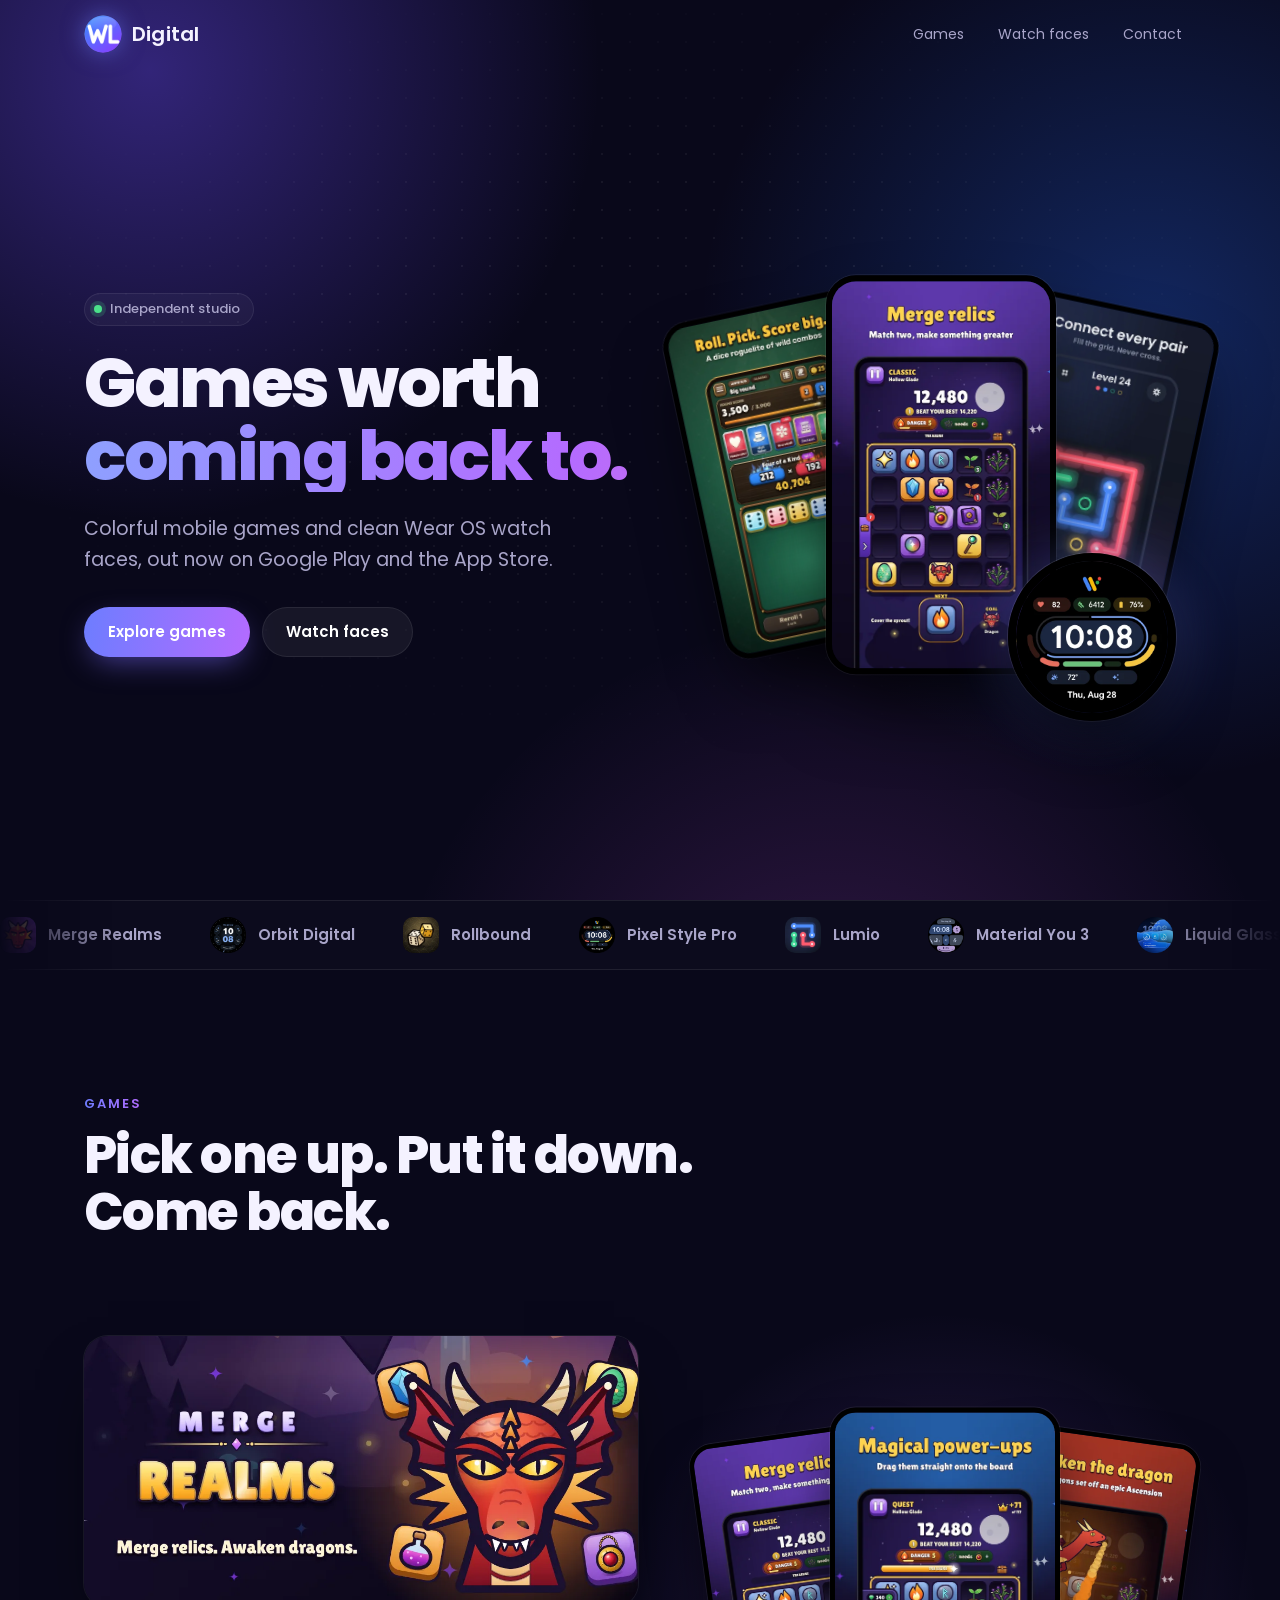
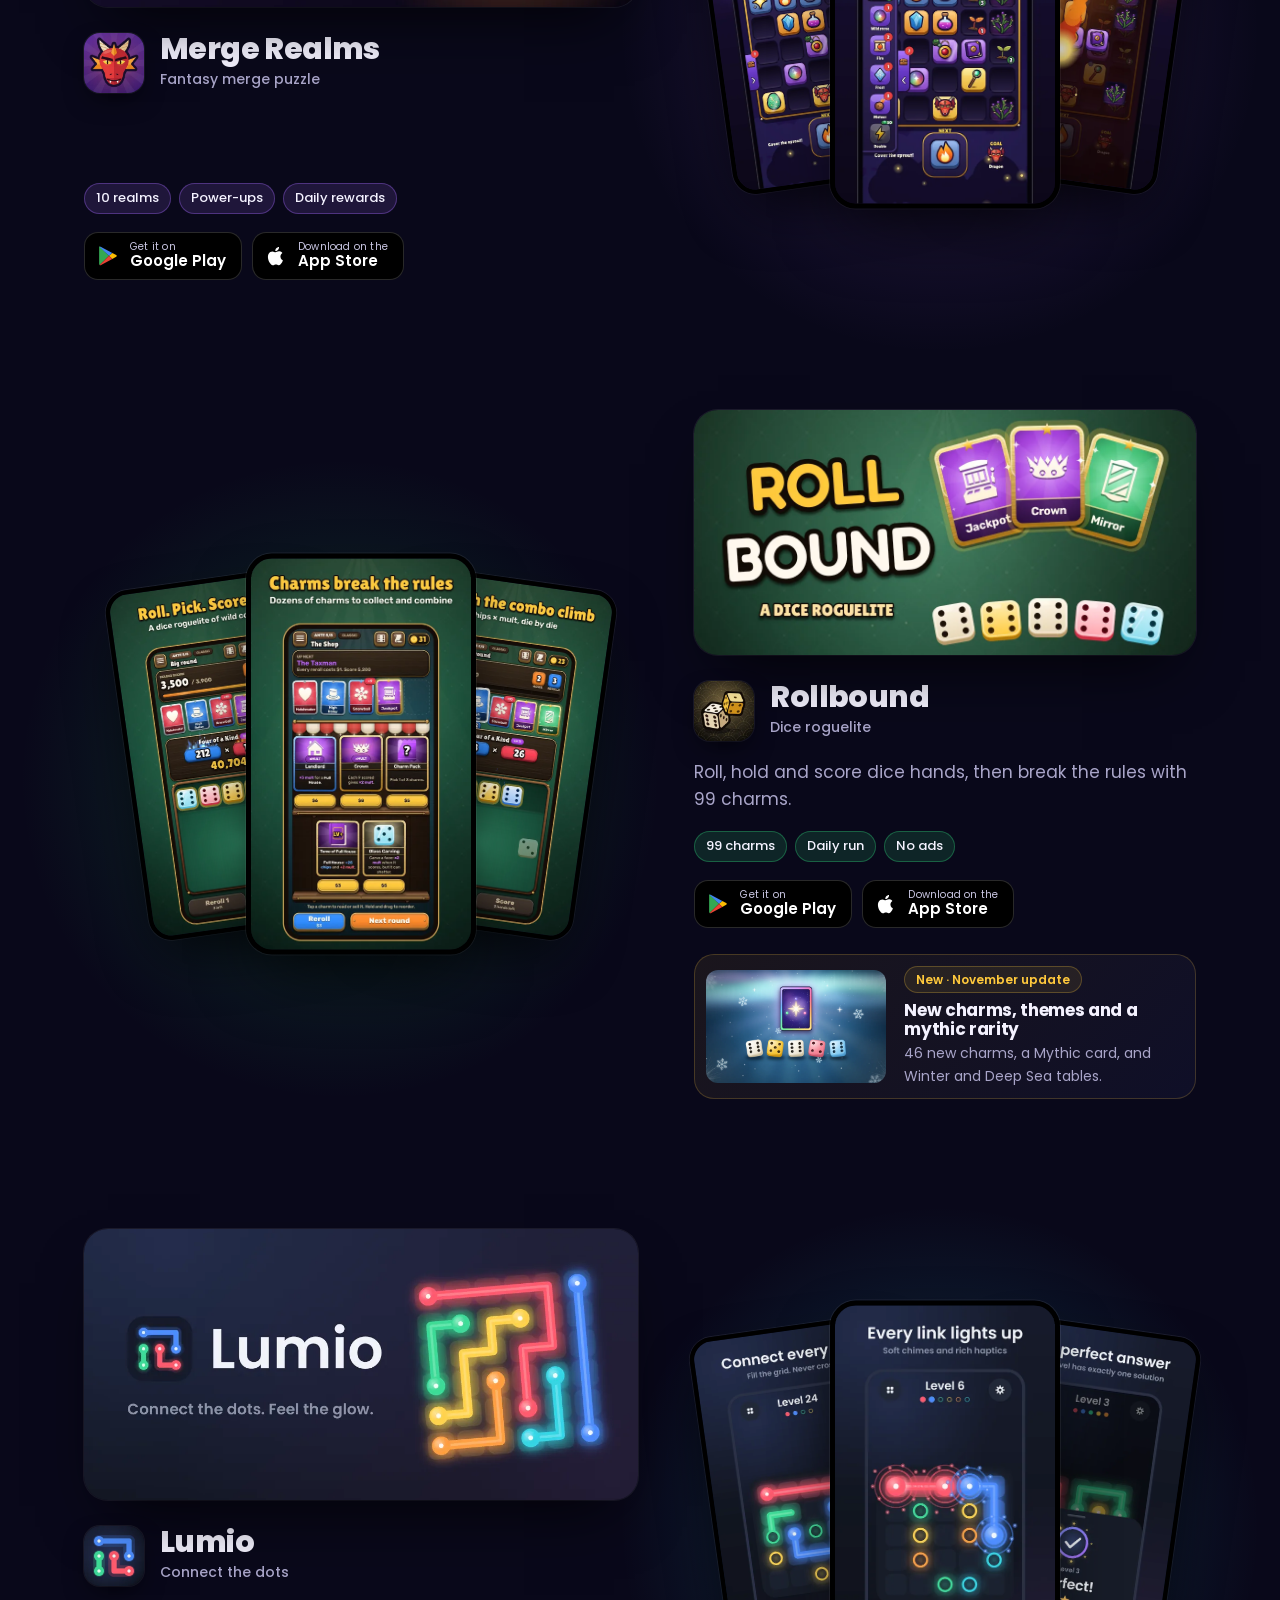
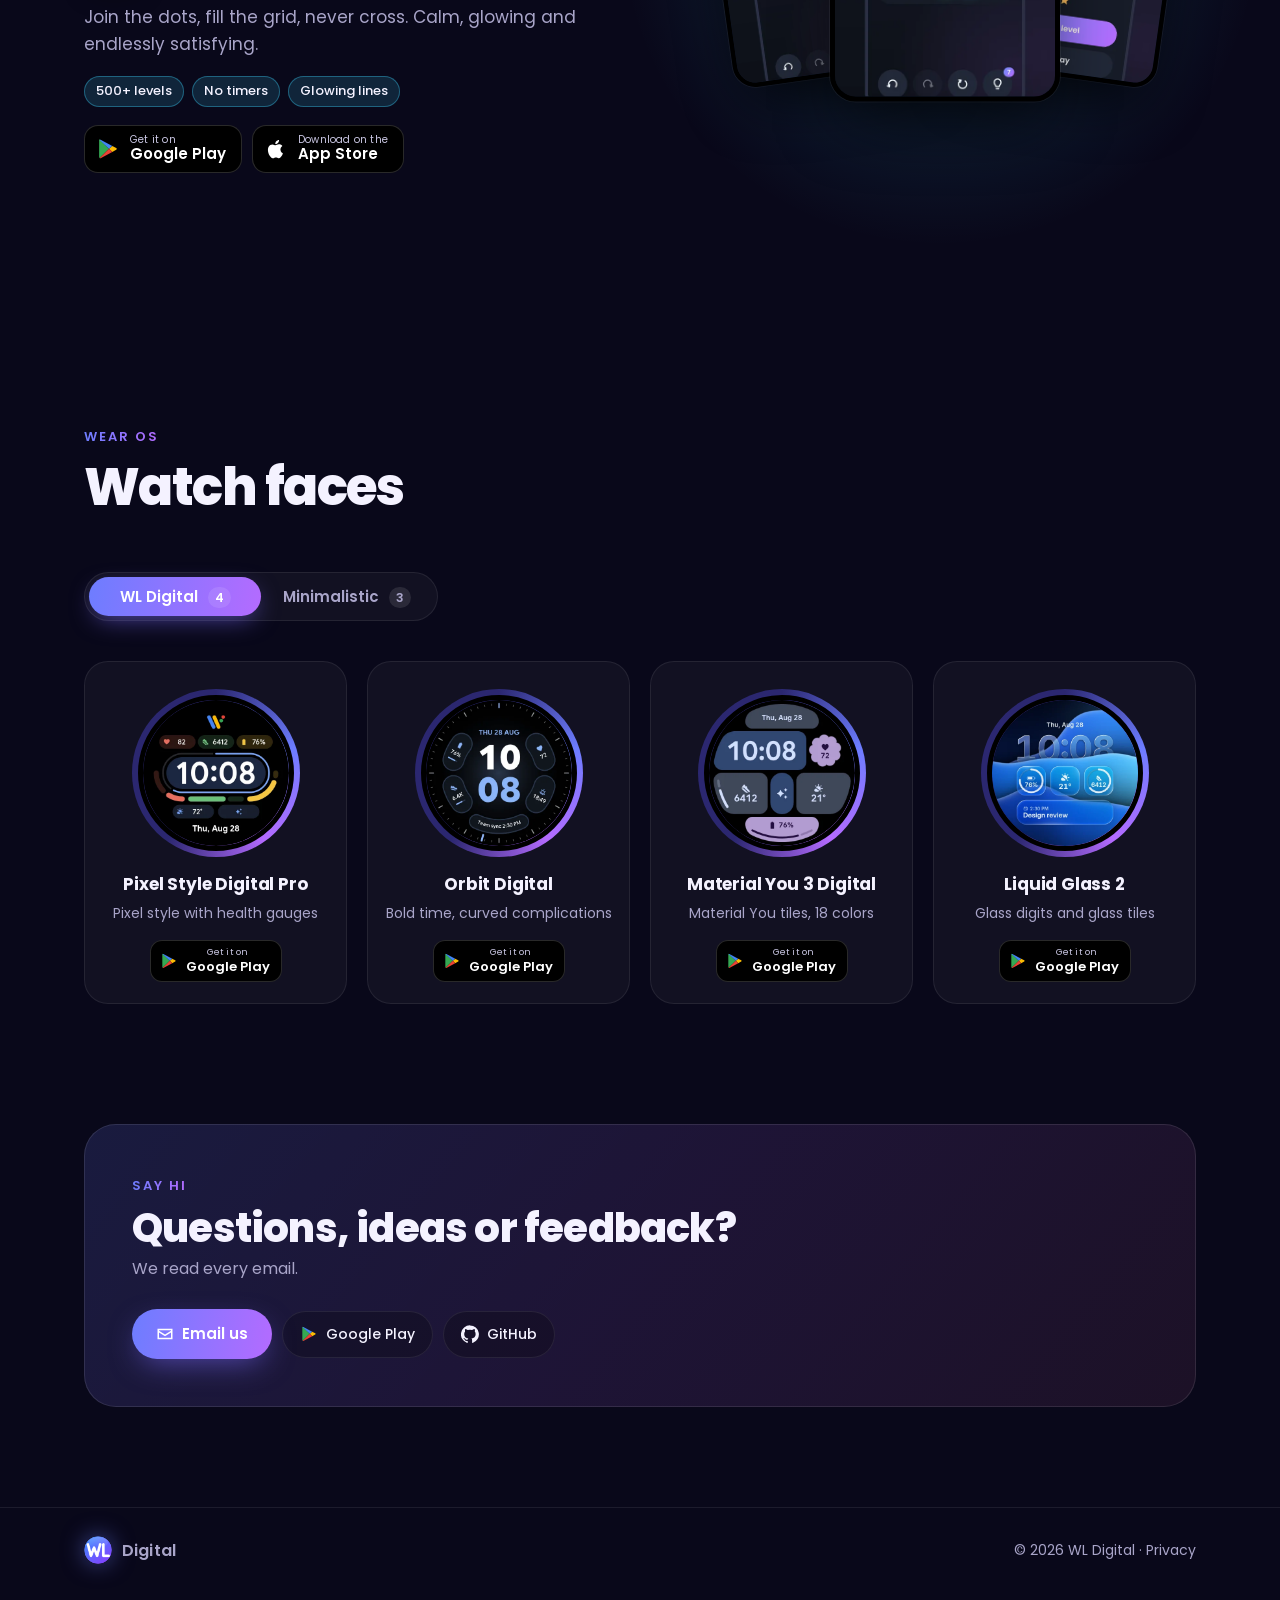
==== commit 9f1ac5e2: "Drop the power-up count and refresh rate from the game tags Co-Authored-By: Claude Opus 5.5 <noreply" ====
--- a/index.html
+++ b/index.html
@@ -82,7 +82,7 @@
           <div><h3>Merge Realms</h3><span>Fantasy merge puzzle</span></div>
         </div>
         <p class="reveal">Match relics, merge them up to a dragon, and clear ten magical realms.</p>
-        <ul class="tags reveal"><li>10 realms</li><li>5 power-ups</li><li>Daily rewards</li></ul>
+        <ul class="tags reveal"><li>10 realms</li><li>Power-ups</li><li>Daily rewards</li></ul>
         <div class="stores reveal"><a class="store" href="https://play.google.com/store/apps/details?id=com.wldigital.mergerealms" target="_blank" rel="noopener"><svg viewBox="0 0 24 24" aria-hidden="true"><use href="#i-play"/></svg><span><small>Get it on</small><b>Google Play</b></span></a><a class="store" href="https://apps.apple.com/us/app/merge-realms-match-merge/id6817056092" target="_blank" rel="noopener"><svg viewBox="0 0 24 24" aria-hidden="true"><use href="#i-apple"/></svg><span><small>Download on the</small><b>App Store</b></span></a></div>
       </div>
       <div class="fan reveal" aria-hidden="false"><img class="shot s1" src="assets/games/merge-realms-phone-1.webp" alt="Merge Realms screenshot 1" width="480" height="853" loading="lazy" decoding="async"><img class="shot s2" src="assets/games/merge-realms-phone-2.webp" alt="Merge Realms screenshot 2" width="480" height="853" loading="lazy" decoding="async"><img class="shot s3" src="assets/games/merge-realms-phone-3.webp" alt="Merge Realms screenshot 3" width="480" height="853" loading="lazy" decoding="async"></div>
@@ -120,7 +120,7 @@
           <div><h3>Lumio</h3><span>Connect the dots</span></div>
         </div>
         <p class="reveal">Join the dots, fill the grid, never cross. Calm, glowing and endlessly satisfying.</p>
-        <ul class="tags reveal"><li>500+ levels</li><li>No timers</li><li>120 Hz</li></ul>
+        <ul class="tags reveal"><li>500+ levels</li><li>No timers</li><li>Glowing lines</li></ul>
         <div class="stores reveal"><a class="store" href="https://play.google.com/store/apps/details?id=com.wldigital.lumio" target="_blank" rel="noopener"><svg viewBox="0 0 24 24" aria-hidden="true"><use href="#i-play"/></svg><span><small>Get it on</small><b>Google Play</b></span></a><a class="store" href="https://apps.apple.com/us/app/lumio-connect-the-dots/id6817855439" target="_blank" rel="noopener"><svg viewBox="0 0 24 24" aria-hidden="true"><use href="#i-apple"/></svg><span><small>Download on the</small><b>App Store</b></span></a></div>
       </div>
       <div class="fan reveal" aria-hidden="false"><img class="shot s1" src="assets/games/lumio-phone-1.webp" alt="Lumio screenshot 1" width="480" height="853" loading="lazy" decoding="async"><img class="shot s2" src="assets/games/lumio-phone-2.webp" alt="Lumio screenshot 2" width="480" height="853" loading="lazy" decoding="async"><img class="shot s3" src="assets/games/lumio-phone-3.webp" alt="Lumio screenshot 3" width="480" height="853" loading="lazy" decoding="async"></div>
--- a/style.css
+++ b/style.css
@@ -80,7 +80,7 @@
   -webkit-mask-image: radial-gradient(ellipse 70% 60% at 50% 40%, #000 30%, transparent 75%); mask-image: radial-gradient(ellipse 70% 60% at 50% 40%, #000 30%, transparent 75%); }
 .hero-wrap { position: relative; display: grid; grid-template-columns: 1.05fr .95fr; gap: 40px; align-items: center; width: 100%; }
 .hero h1 { font-size: clamp(40px, 5.4vw, 72px); font-weight: 800; margin: 22px 0 20px; letter-spacing: -0.035em; line-height: 1.02; }
-.hero h1 .ln { display: block; overflow: hidden; padding-bottom: .08em; }
+.hero h1 .ln { display: block; overflow: hidden; padding-bottom: .2em; margin-bottom: -.16em; }
 .hero h1 .ln > span { display: inline-block; }
 .grad { background: linear-gradient(95deg, #8ea0ff 0%, #b46bff 45%, #ff7ab8 90%); background-size: 200% 100%; -webkit-background-clip: text; background-clip: text; color: transparent; }
 .lead { font-size: clamp(17px, 1.6vw, 19px); color: var(--muted); max-width: 500px; }
@@ -220,7 +220,6 @@
   .aurora i:nth-child(2) { animation-duration: 28s; animation-delay: -8s; }
   .aurora i:nth-child(3) { animation-duration: 32s; animation-delay: -14s; }
   .track { animation: marquee 40s linear infinite; }
-  .ticker:hover .track { animation-play-state: paused; }
   .pill b { animation: pulse 2.4s ease-out infinite; }
   .dial { animation: spin 8s linear infinite paused; }
 }
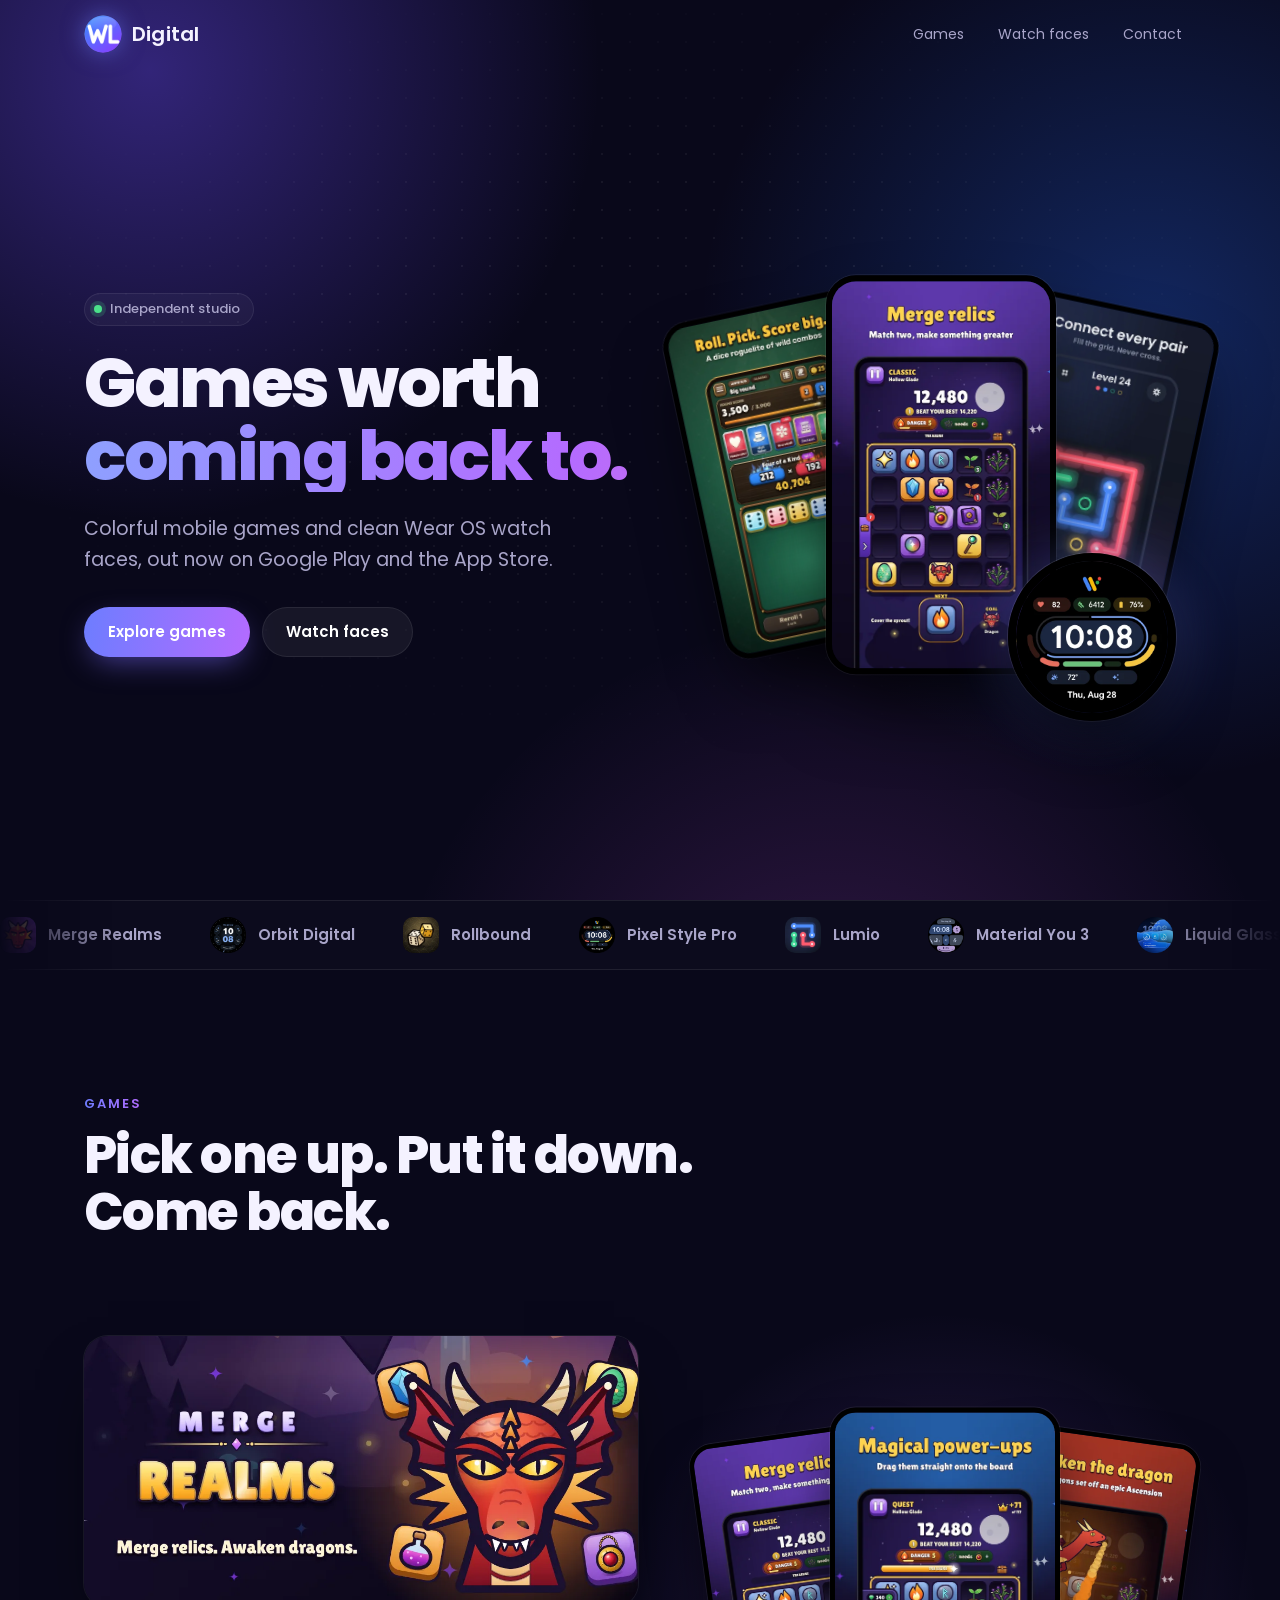
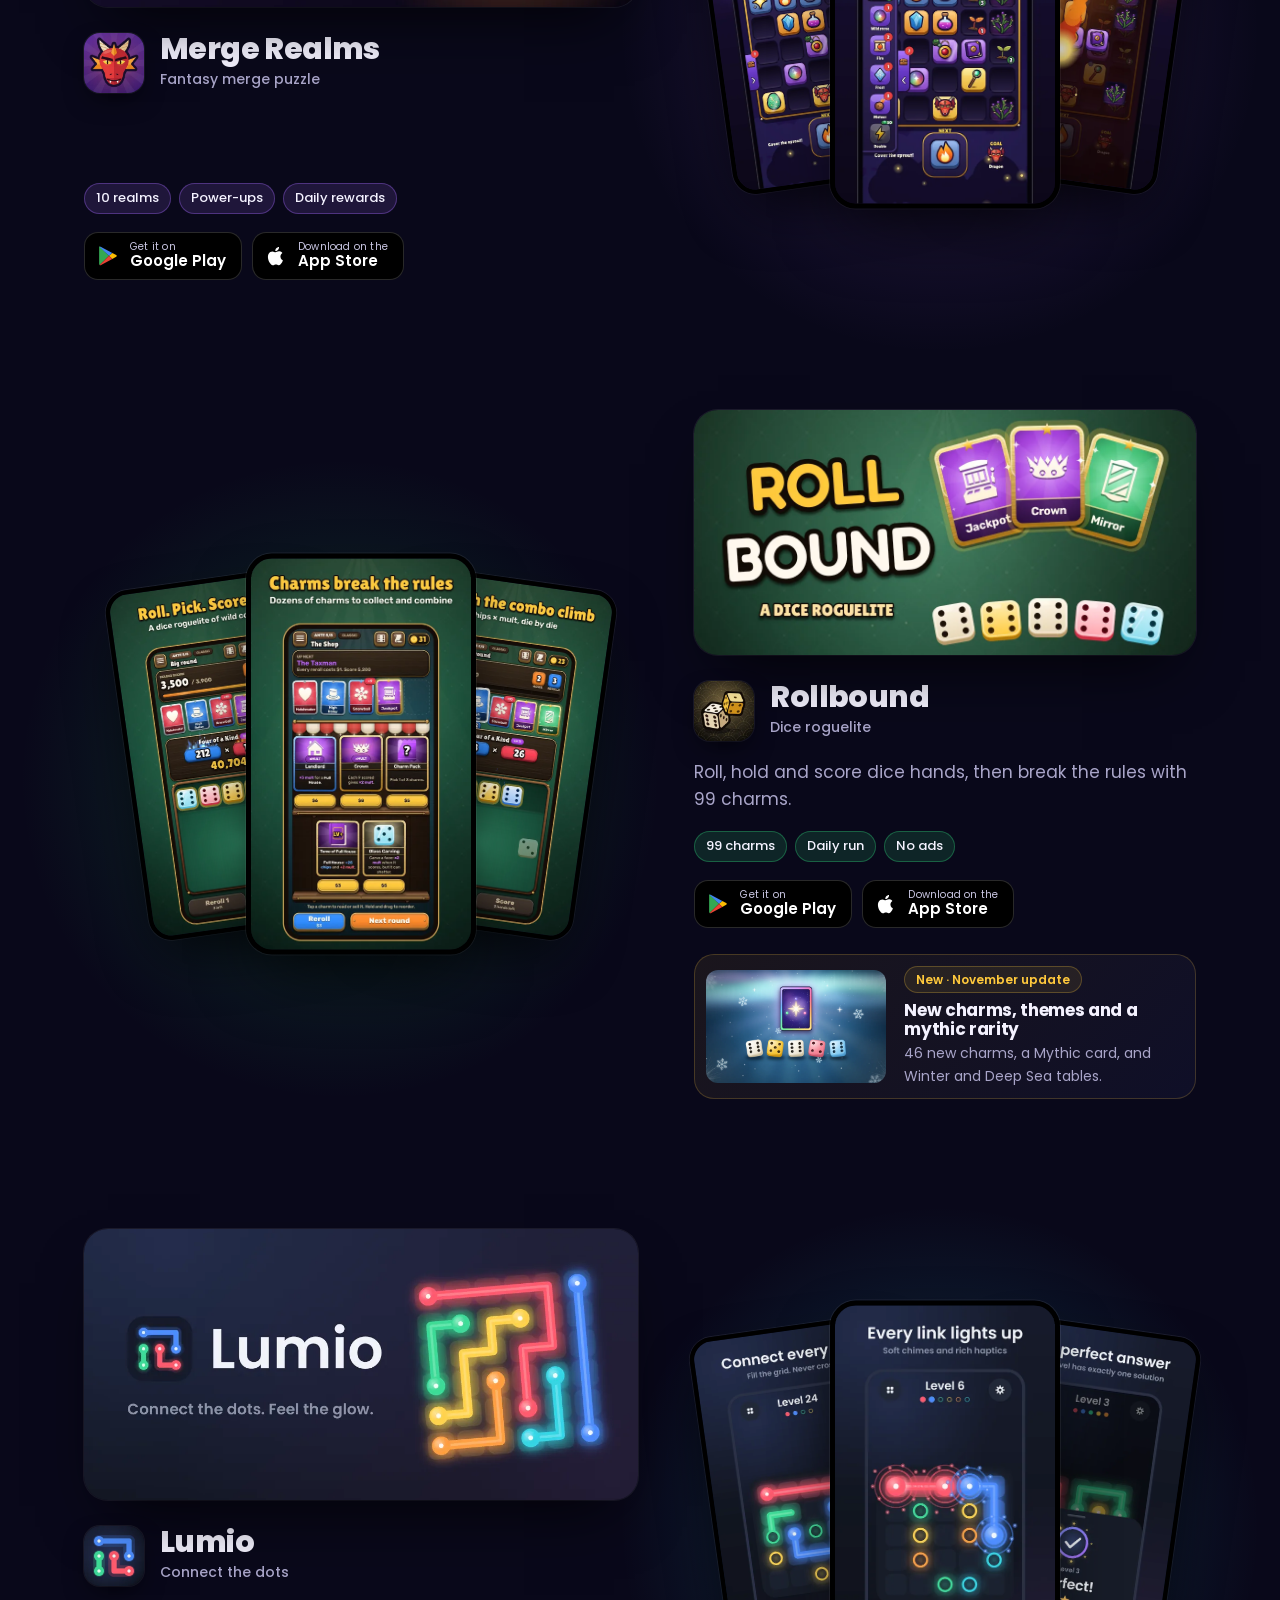
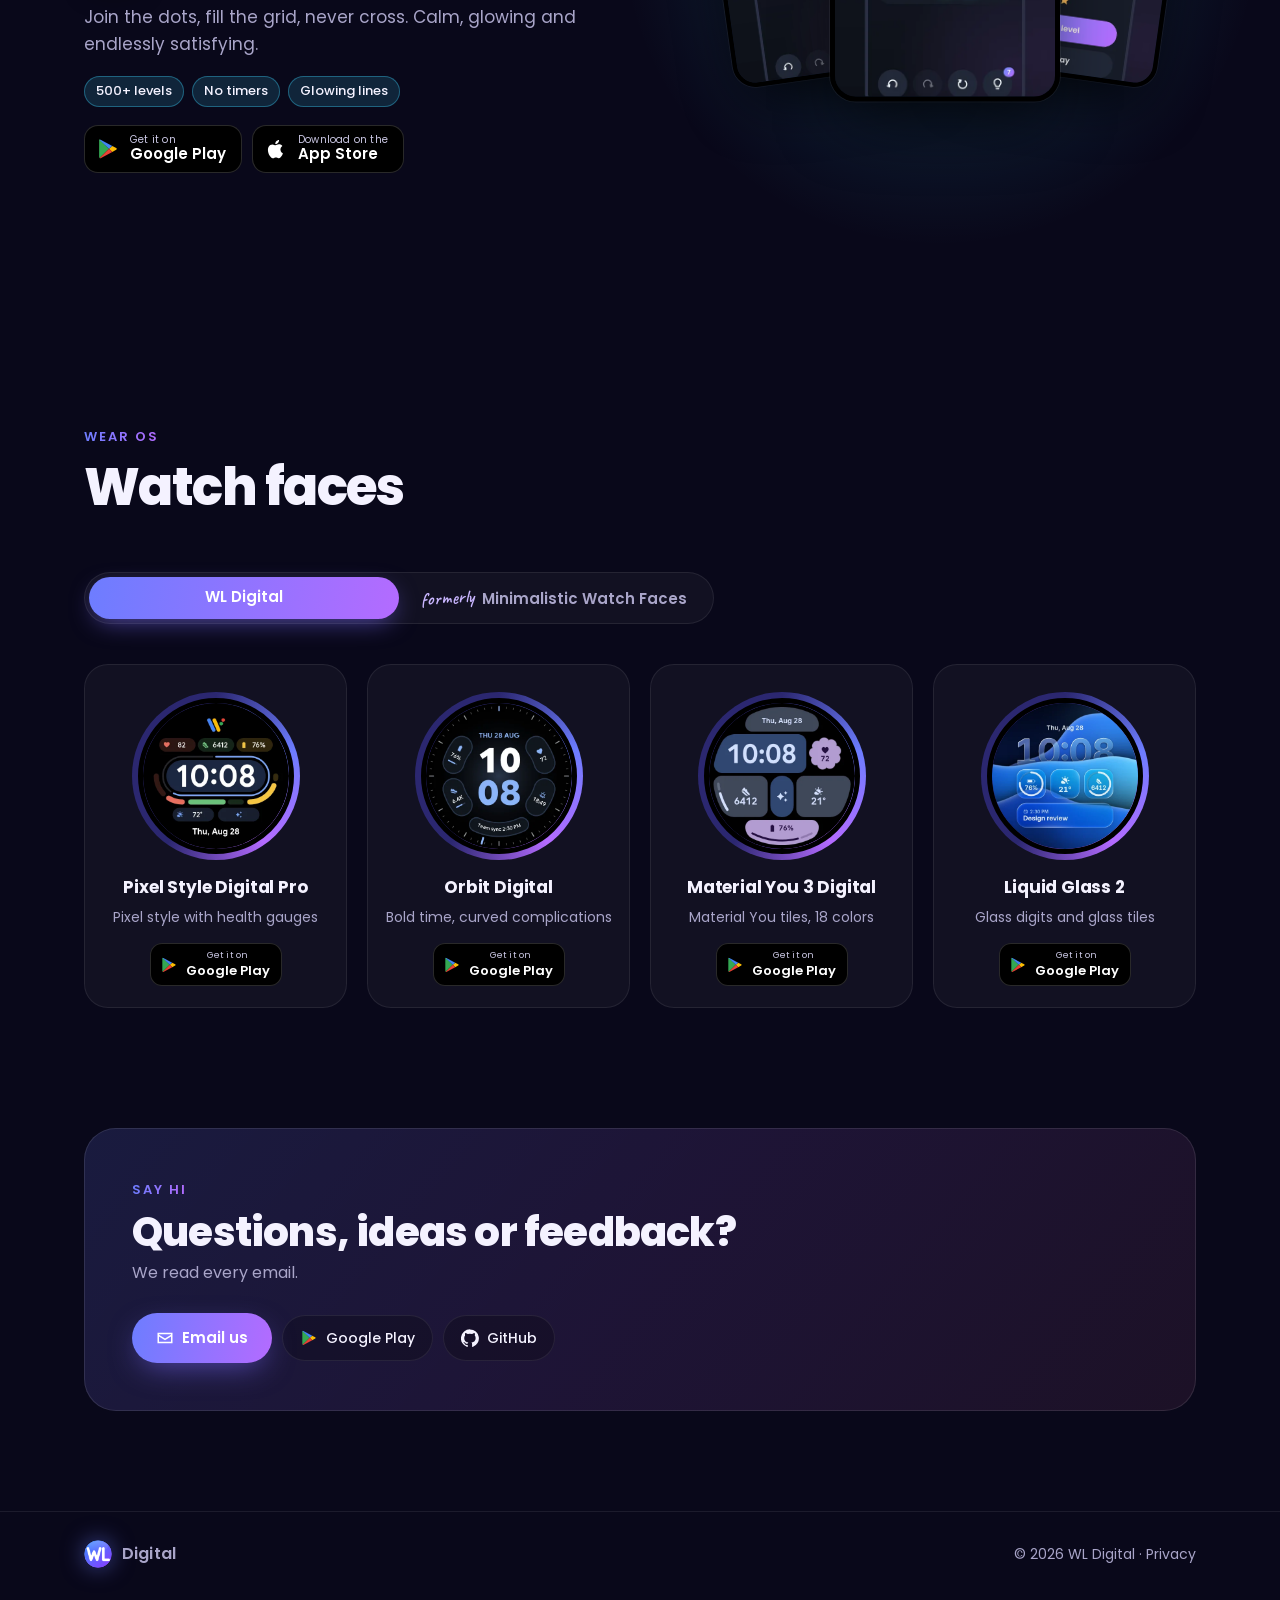
==== commit a79e1b04: "Rename the second watch face tab and scroll smoothly to sections The tab now reads "formerly Minimal" ====
--- a/index.html
+++ b/index.html
@@ -14,7 +14,7 @@
   <link rel="icon" type="image/png" href="assets/favicon.png">
   <link rel="preconnect" href="https://fonts.googleapis.com">
   <link rel="preconnect" href="https://fonts.gstatic.com" crossorigin>
-  <link href="https://fonts.googleapis.com/css2?family=Poppins:wght@400;500;600;700;800&display=swap" rel="stylesheet">
+  <link href="https://fonts.googleapis.com/css2?family=Caveat:wght@600&family=Poppins:wght@400;500;600;700;800&display=swap" rel="stylesheet">
   <link rel="stylesheet" href="style.css">
   <script>document.documentElement.classList.add('js')</script>
 </head>
@@ -136,8 +136,8 @@
       </div>
       <div class="tabs reveal" role="tablist" aria-label="Watch face collections">
         <span class="ind" aria-hidden="true"></span>
-        <button role="tab" id="t-wl" aria-controls="p-wl" aria-selected="true">WL Digital <em>4</em></button>
-        <button role="tab" id="t-mini" aria-controls="p-mini" aria-selected="false" tabindex="-1">Minimalistic <em>3</em></button>
+        <button role="tab" id="t-wl" aria-controls="p-wl" aria-selected="true"><span class="tab-name">WL Digital</span></button>
+        <button role="tab" id="t-mini" aria-controls="p-mini" aria-selected="false" tabindex="-1"><span class="formerly">formerly</span><span class="tab-name">Minimalistic Watch Faces</span></button>
       </div>
       <div class="panel" id="p-wl" role="tabpanel" aria-labelledby="t-wl">
         <h3 class="panel-title">WL Digital</h3>
@@ -169,7 +169,7 @@
         </div>
       </div>
       <div class="panel" id="p-mini" role="tabpanel" aria-labelledby="t-mini">
-        <h3 class="panel-title">Minimalistic Watch Faces</h3>
+        <h3 class="panel-title"><span class="formerly">formerly</span> Minimalistic Watch Faces</h3>
         <div class="faces">
         <div class="face reveal spot" style="--i:0">
           <div class="dial"><img src="assets/watchfaces/pixel-style.webp" alt="Pixel Style Digital watch face" width="340" height="340" loading="lazy" decoding="async"></div>
--- a/style.css
+++ b/style.css
@@ -14,7 +14,7 @@
   --ease: cubic-bezier(.2, .7, .2, 1);
 }
 * { box-sizing: border-box; }
-html { -webkit-text-size-adjust: 100%; text-size-adjust: 100%; -webkit-tap-highlight-color: transparent; scroll-padding-top: 72px; }
+html { scroll-behavior: smooth; -webkit-text-size-adjust: 100%; text-size-adjust: 100%; -webkit-tap-highlight-color: transparent; scroll-padding-top: 72px; }
 body {
   margin: 0; background: var(--bg); color: var(--text);
   font-family: "Poppins", system-ui, -apple-system, "Segoe UI", Roboto, sans-serif;
@@ -147,7 +147,9 @@
 .tabs button { position: relative; z-index: 1; border: 0; background: none; color: var(--muted); font: 600 15px/1 "Poppins", sans-serif;
   padding: 12px 22px; border-radius: 999px; cursor: pointer; transition: color .3s; white-space: nowrap; }
 .tabs button[aria-selected="true"] { color: #fff; }
-.tabs em { font-style: normal; font-size: 12px; margin-left: 6px; padding: 2px 7px; border-radius: 999px; background: rgba(255,255,255,.1); }
+.tabs button { display: inline-flex; align-items: baseline; justify-content: center; gap: 8px; }
+.formerly { font-family: "Caveat", "Segoe Script", "Bradley Hand", cursive; font-weight: 600; font-size: 1.25em; line-height: 1; letter-spacing: 0; color: #c9b6ff; transform: rotate(-4deg); display: inline-block; }
+.tabs button[aria-selected="true"] .formerly { color: #fff; opacity: .85; }
 .tabs .ind { position: absolute; top: 5px; bottom: 5px; left: 5px; width: calc(50% - 5px); border-radius: 999px;
   background: linear-gradient(100deg, var(--accent), var(--accent-2)); box-shadow: 0 8px 24px -6px rgba(124,107,255,.6); transition: transform .45s var(--ease); }
 .tabs[data-tab="1"] .ind { transform: translateX(100%); }
@@ -303,7 +305,8 @@
   .news h4 { font-size: 15px; }
   .news p { font-size: 13px; }
   .tabs { display: grid; width: 100%; margin-bottom: 24px; }
-  .tabs button { padding: 12px 8px; font-size: 14px; }
+  .tabs button { padding: 10px 8px; font-size: 14px; flex-direction: column; align-items: center; gap: 0; line-height: 1.2; white-space: normal; }
+  .tabs .formerly { font-size: 17px; margin-bottom: 2px; }
   .faces { gap: 12px; }
   .face { padding: 18px 10px 16px; gap: 6px; border-radius: 20px; }
   .dial { width: 118px; padding: 4px; }
@@ -320,3 +323,5 @@
   .links .btn { width: 100%; }
   .links .chip { flex: 1; justify-content: center; }
 }
+
+@media (prefers-reduced-motion: reduce) { html { scroll-behavior: auto; } }
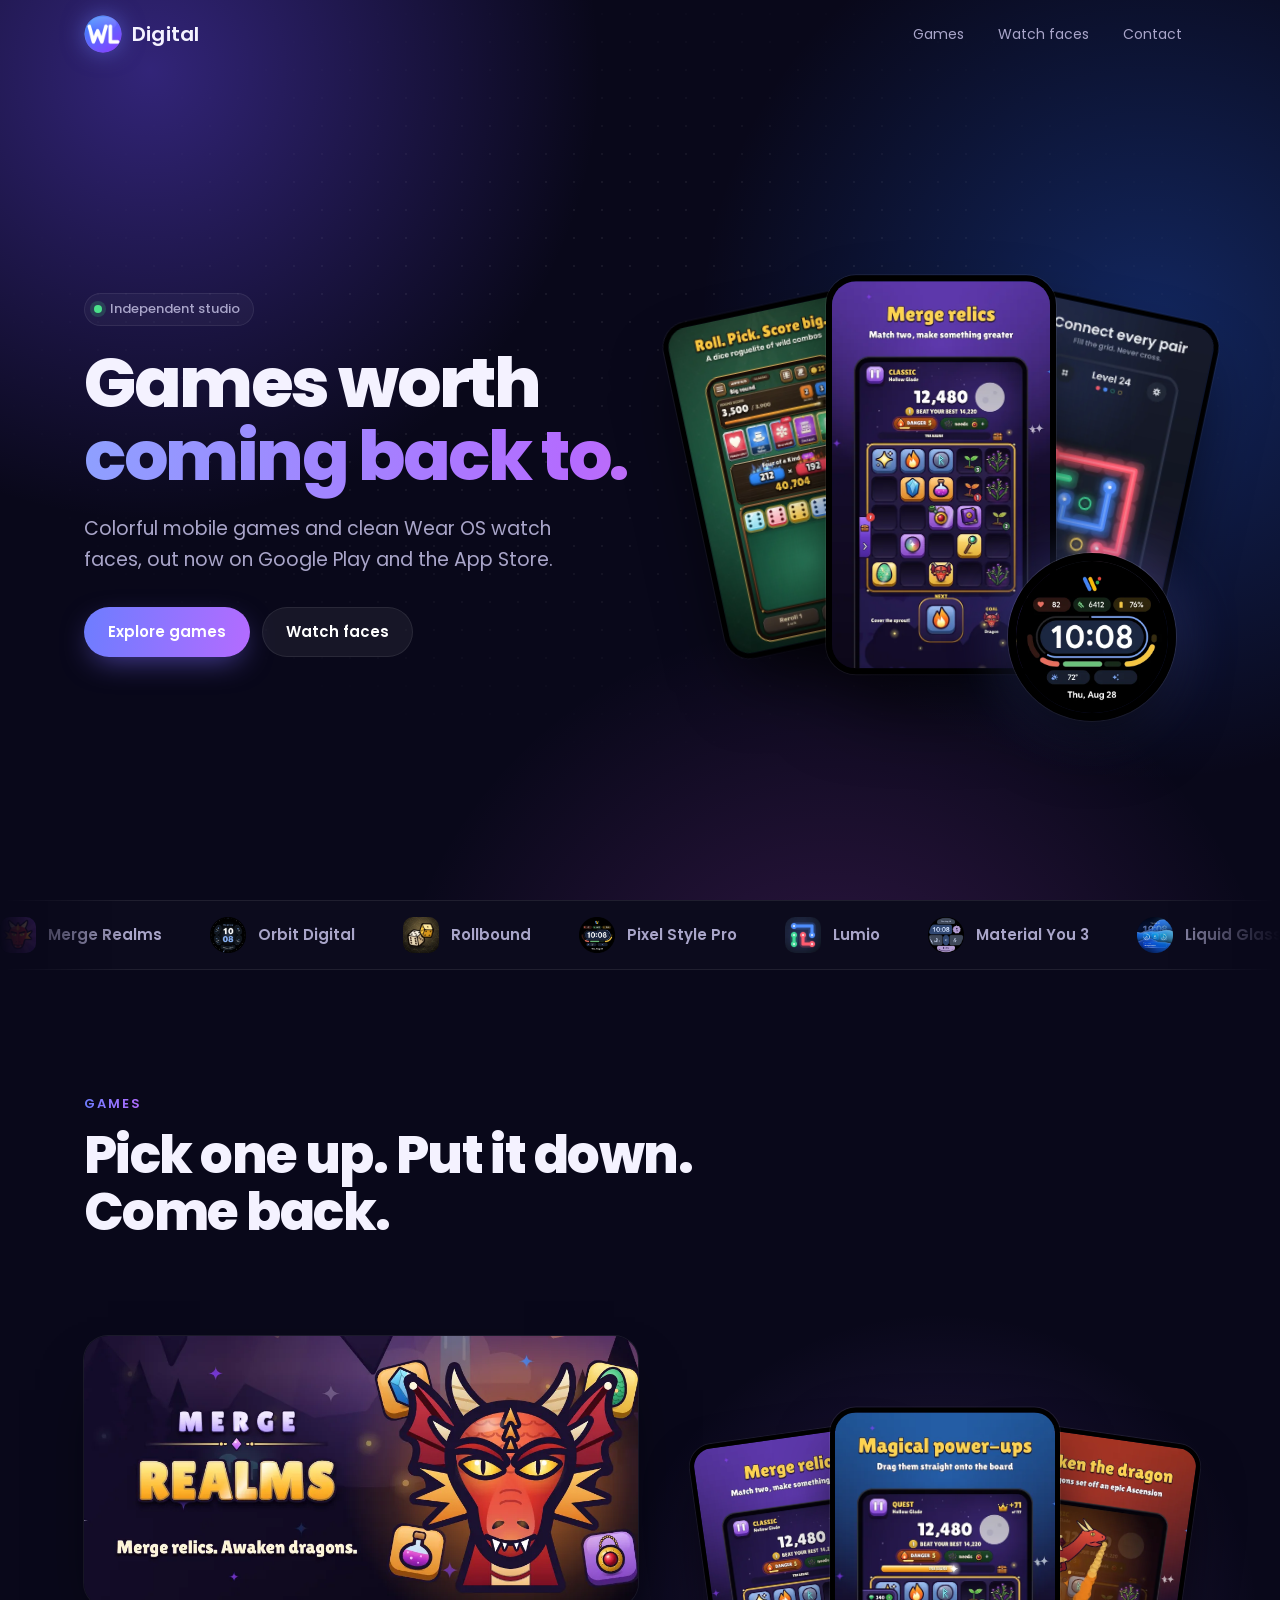
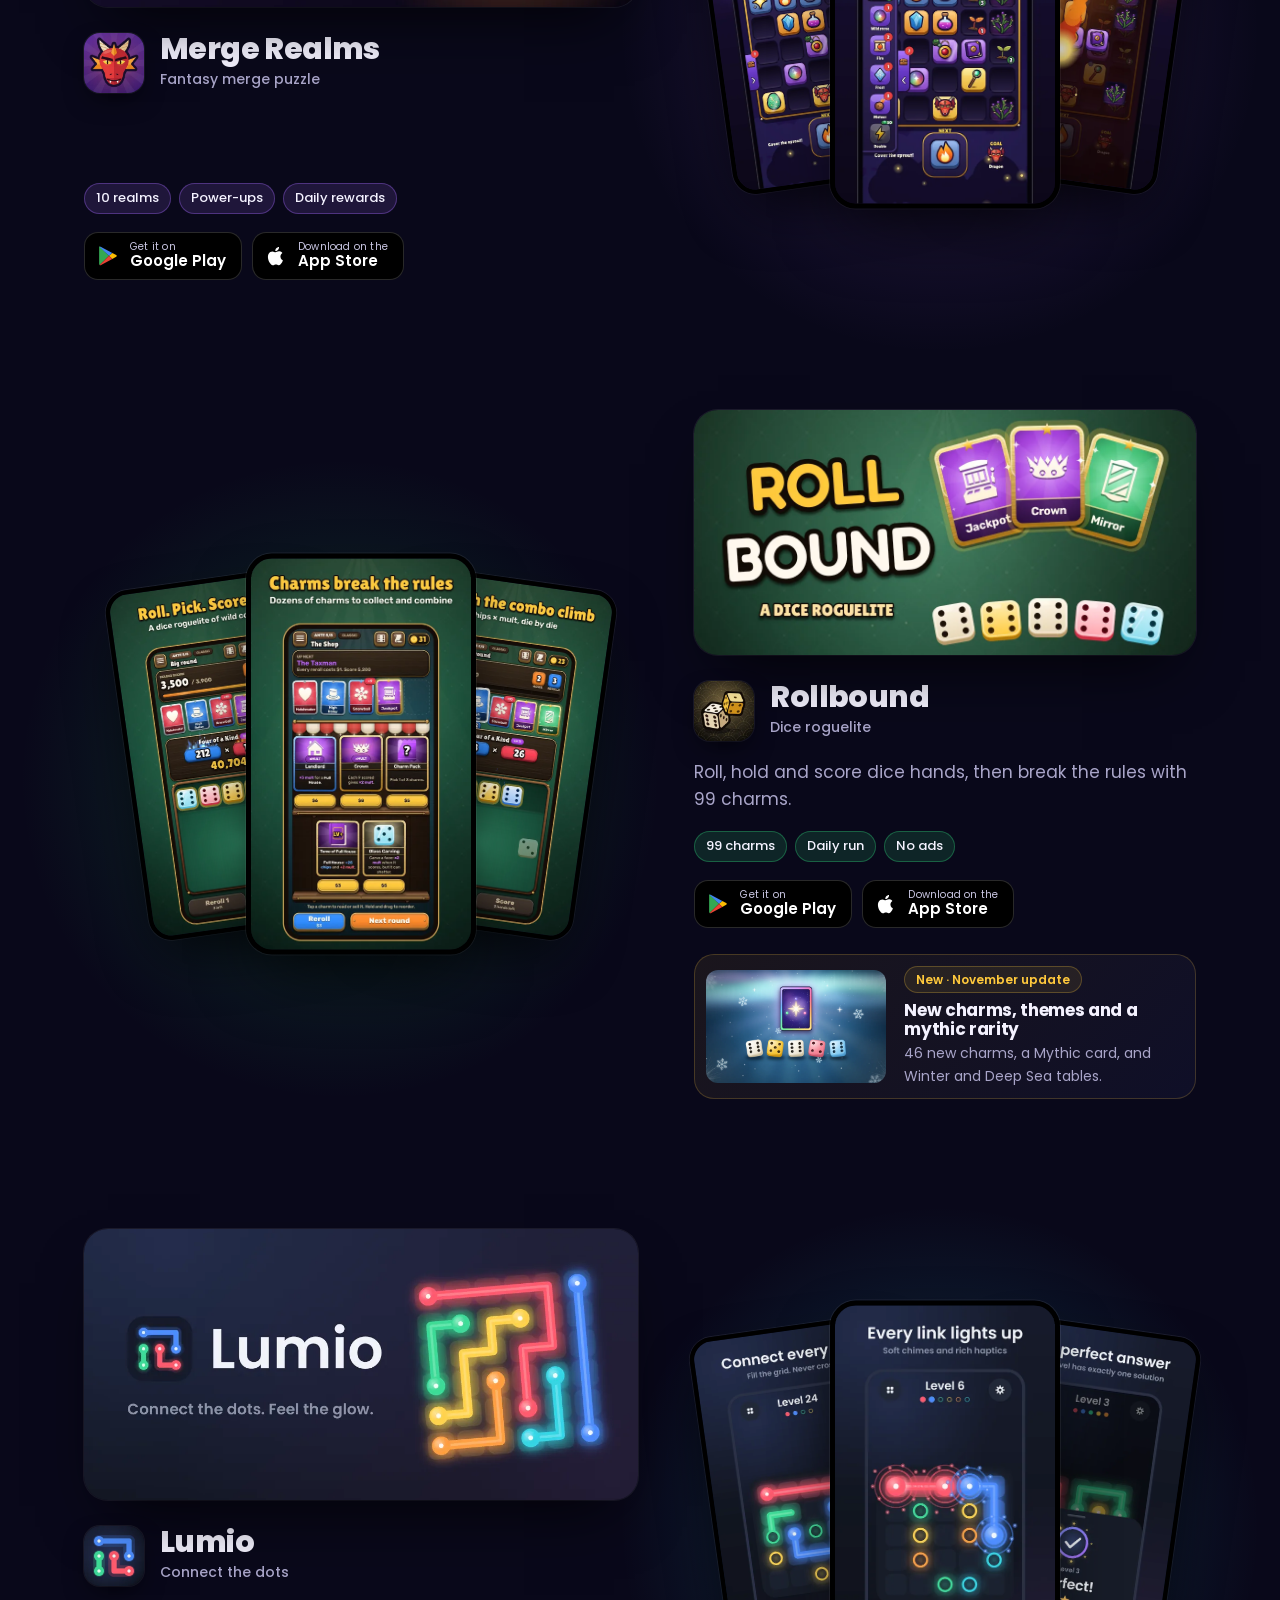
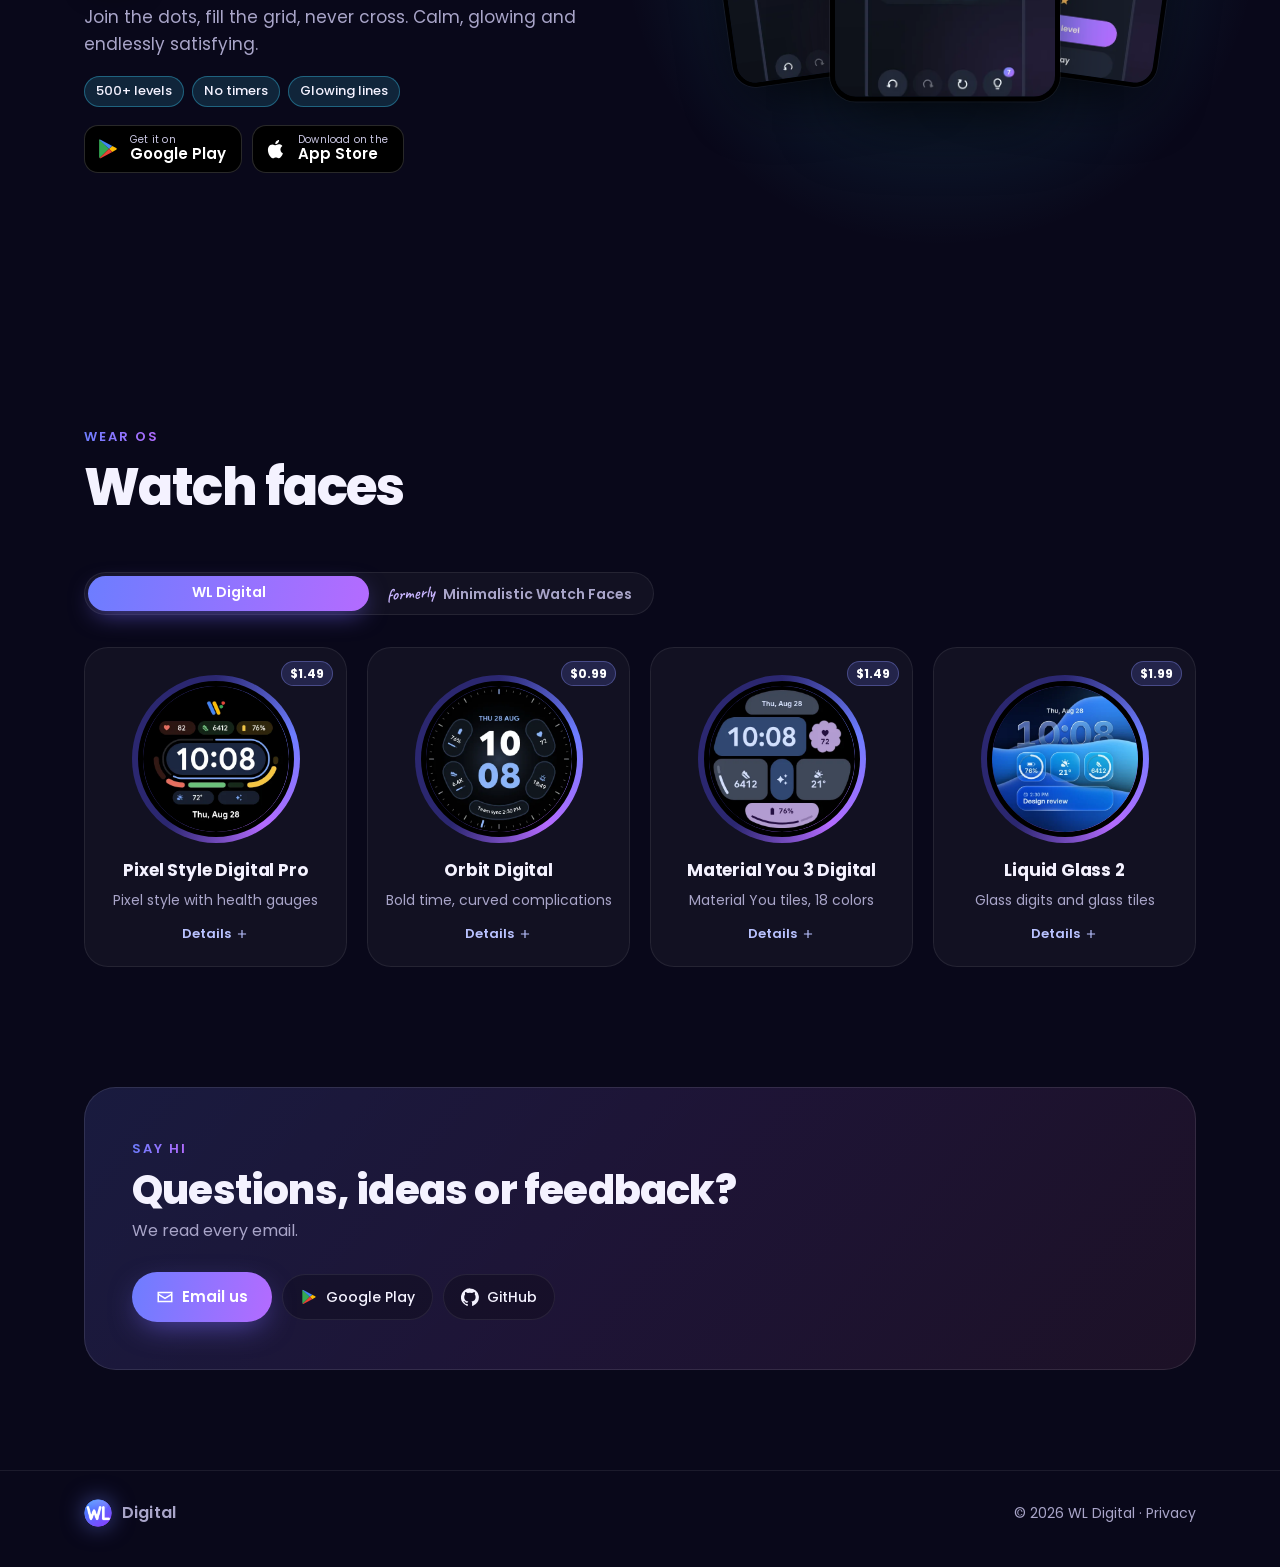
==== commit 344c0205: "Watch face details with prices, compact tabs and phone polish Tapping a watch face grows a detail ca" ====
--- a/index.html
+++ b/index.html
@@ -137,58 +137,72 @@
       <div class="tabs reveal" role="tablist" aria-label="Watch face collections">
         <span class="ind" aria-hidden="true"></span>
         <button role="tab" id="t-wl" aria-controls="p-wl" aria-selected="true"><span class="tab-name">WL Digital</span></button>
-        <button role="tab" id="t-mini" aria-controls="p-mini" aria-selected="false" tabindex="-1"><span class="formerly">formerly</span><span class="tab-name">Minimalistic Watch Faces</span></button>
+        <button role="tab" id="t-mini" aria-controls="p-mini" aria-selected="false" tabindex="-1"><span class="formerly">formerly</span><span class="tab-name">Minimalistic<span class="long"> Watch Faces</span></span></button>
       </div>
       <div class="panel" id="p-wl" role="tabpanel" aria-labelledby="t-wl">
         <h3 class="panel-title">WL Digital</h3>
         <div class="faces">
-        <div class="face reveal spot" style="--i:0">
+        <a class="face reveal spot" href="https://play.google.com/store/apps/details?id=com.wldigital.watchface.pixelstylepro" target="_blank" rel="noopener" data-face style="--i:0" aria-haspopup="dialog">
+          <span class="price">$1.49</span>
           <div class="dial"><img src="assets/watchfaces/pixel-style-pro.webp" alt="Pixel Style Digital Pro watch face" width="340" height="340" loading="lazy" decoding="async"></div>
           <h3>Pixel Style Digital Pro</h3>
           <p>Pixel style with health gauges</p>
-          <a class="store sm" href="https://play.google.com/store/apps/details?id=com.wldigital.watchface.pixelstylepro" target="_blank" rel="noopener"><svg viewBox="0 0 24 24" aria-hidden="true"><use href="#i-play"/></svg><span><small>Get it on</small><b>Google Play</b></span></a>
-        </div>
-        <div class="face reveal spot" style="--i:1">
+          <span class="more">Details<svg viewBox="0 0 24 24" aria-hidden="true"><path fill="currentColor" d="M11 5h2v6h6v2h-6v6h-2v-6H5v-2h6z"/></svg></span>
+          <template><span class="kicker">WL Digital</span><h3>Pixel Style Digital Pro</h3><p class="pitch">A bold, modern digital face in Google's Material style, with your health stats always in view.</p><ul class="feats"><li>Big, clear time with a smooth seconds ring</li><li>Heart rate, steps and battery gauges that fill through the day</li><li>Custom tiles and a one-tap app shortcut</li><li>3 complications and 10 colors</li><li>A calm always-on view that lights about a tenth of the screen</li></ul><p class="req">Wear OS 5 or later · free phone companion app</p></template>
+        </a>
+        <a class="face reveal spot" href="https://play.google.com/store/apps/details?id=com.wldigital.watchface.orbit" target="_blank" rel="noopener" data-face style="--i:1" aria-haspopup="dialog">
+          <span class="price">$0.99</span>
           <div class="dial"><img src="assets/watchfaces/orbit.webp" alt="Orbit Digital watch face" width="340" height="340" loading="lazy" decoding="async"></div>
           <h3>Orbit Digital</h3>
           <p>Bold time, curved complications</p>
-          <a class="store sm" href="https://play.google.com/store/apps/details?id=com.wldigital.watchface.orbit" target="_blank" rel="noopener"><svg viewBox="0 0 24 24" aria-hidden="true"><use href="#i-play"/></svg><span><small>Get it on</small><b>Google Play</b></span></a>
-        </div>
-        <div class="face reveal spot" style="--i:2">
+          <span class="more">Details<svg viewBox="0 0 24 24" aria-hidden="true"><path fill="currentColor" d="M11 5h2v6h6v2h-6v6h-2v-6H5v-2h6z"/></svg></span>
+          <template><span class="kicker">WL Digital</span><h3>Orbit Digital</h3><p class="pitch">A big, bold time with your day in curved complications that follow the edge. Made for the newest Galaxy Watches.</p><ul class="feats"><li>5 curved complications with progress bars</li><li>12 colors and 4 time styles: Bold, Rounded, Classic and Thin</li><li>Gliding seconds: a marker, a sweep around the rim, or none</li><li>Minute ticks, numbers or a clean dial, with an optional glow</li><li>Battery-friendly always-on view</li></ul><p class="req">Wear OS 5 or later · free phone companion app</p></template>
+        </a>
+        <a class="face reveal spot" href="https://play.google.com/store/apps/details?id=com.wldigital.materialyou" target="_blank" rel="noopener" data-face style="--i:2" aria-haspopup="dialog">
+          <span class="price">$1.49</span>
           <div class="dial"><img src="assets/watchfaces/material-you.webp" alt="Material You 3 Digital watch face" width="340" height="340" loading="lazy" decoding="async"></div>
           <h3>Material You 3 Digital</h3>
           <p>Material You tiles, 18 colors</p>
-          <a class="store sm" href="https://play.google.com/store/apps/details?id=com.wldigital.materialyou" target="_blank" rel="noopener"><svg viewBox="0 0 24 24" aria-hidden="true"><use href="#i-play"/></svg><span><small>Get it on</small><b>Google Play</b></span></a>
-        </div>
-        <div class="face reveal spot" style="--i:3">
+          <span class="more">Details<svg viewBox="0 0 24 24" aria-hidden="true"><path fill="currentColor" d="M11 5h2v6h6v2h-6v6h-2v-6H5v-2h6z"/></svg></span>
+          <template><span class="kicker">WL Digital</span><h3>Material You 3 Digital</h3><p class="pitch">Your watch as a set of Material widgets, with the time in its own tile and your day around it.</p><ul class="feats"><li>Time in a big rounded tile, plus cookie and pill shaped tiles</li><li>6 complication tiles with Material-style progress</li><li>18 color schemes, each dark or light</li><li>Bold, Rounded or Thin time</li><li>Always-on outlines that light under a tenth of the screen</li></ul><p class="req">Wear OS 5 or later · free phone companion app</p></template>
+        </a>
+        <a class="face reveal spot" href="https://play.google.com/store/apps/details?id=com.wldigital.glassdigital" target="_blank" rel="noopener" data-face style="--i:3" aria-haspopup="dialog">
+          <span class="price">$1.99</span>
           <div class="dial"><img src="assets/watchfaces/glass.webp" alt="Liquid Glass 2 watch face" width="340" height="340" loading="lazy" decoding="async"></div>
           <h3>Liquid Glass 2</h3>
           <p>Glass digits and glass tiles</p>
-          <a class="store sm" href="https://play.google.com/store/apps/details?id=com.wldigital.glassdigital" target="_blank" rel="noopener"><svg viewBox="0 0 24 24" aria-hidden="true"><use href="#i-play"/></svg><span><small>Get it on</small><b>Google Play</b></span></a>
-        </div>
+          <span class="more">Details<svg viewBox="0 0 24 24" aria-hidden="true"><path fill="currentColor" d="M11 5h2v6h6v2h-6v6h-2v-6H5v-2h6z"/></svg></span>
+          <template><span class="kicker">WL Digital</span><h3>Liquid Glass 2</h3><p class="pitch">Clear glass on your wrist: glass digits and glass tiles over a flowing wallpaper.</p><ul class="feats"><li>Glass that bends the light at its edges and ripples each minute</li><li>8 wallpapers in depth that drift while you look</li><li>5 complications, including ring gauges and your next event</li><li>Clear, tinted or frosted glass and 5 accent colors</li><li>A glass seconds tab that glides around the edge</li></ul><p class="req">Wear OS 5 or later · free phone companion app</p></template>
+        </a>
         </div>
       </div>
       <div class="panel" id="p-mini" role="tabpanel" aria-labelledby="t-mini">
         <h3 class="panel-title"><span class="formerly">formerly</span> Minimalistic Watch Faces</h3>
         <div class="faces">
-        <div class="face reveal spot" style="--i:0">
+        <a class="face reveal spot" href="https://play.google.com/store/apps/details?id=com.watchfacestudio.pixelstyledigitalwatchface" target="_blank" rel="noopener" data-face style="--i:0" aria-haspopup="dialog">
+          <span class="price">$0.99</span>
           <div class="dial"><img src="assets/watchfaces/pixel-style.webp" alt="Pixel Style Digital watch face" width="340" height="340" loading="lazy" decoding="async"></div>
           <h3>Pixel Style Digital</h3>
           <p>The original Pixel style face</p>
-          <a class="store sm" href="https://play.google.com/store/apps/details?id=com.watchfacestudio.pixelstyledigitalwatchface" target="_blank" rel="noopener"><svg viewBox="0 0 24 24" aria-hidden="true"><use href="#i-play"/></svg><span><small>Get it on</small><b>Google Play</b></span></a>
-        </div>
-        <div class="face reveal spot" style="--i:1">
+          <span class="more">Details<svg viewBox="0 0 24 24" aria-hidden="true"><path fill="currentColor" d="M11 5h2v6h6v2h-6v6h-2v-6H5v-2h6z"/></svg></span>
+          <template><span class="kicker">formerly Minimalistic Watch Faces</span><h3>Pixel Style Digital</h3><p class="pitch">The original Pixel style face, with your health in colorful bars.</p><ul class="feats"><li>Battery, steps and heart rate bars</li><li>A seconds bar you can turn on or off</li><li>3 customizable complications</li><li>13 color combinations</li><li>Always-on display, easy on battery</li></ul><p class="req">Wear OS 3 or later</p></template>
+        </a>
+        <a class="face reveal spot" href="https://play.google.com/store/apps/details?id=com.watchfacestudio.galaxystyledigitalwatchface" target="_blank" rel="noopener" data-face style="--i:1" aria-haspopup="dialog">
+          <span class="price">$0.99</span>
           <div class="dial"><img src="assets/watchfaces/galaxy-digital.webp" alt="Galaxy Digital watch face" width="340" height="340" loading="lazy" decoding="async"></div>
           <h3>Galaxy Digital</h3>
-          <p>Galaxy style in 23 color combos</p>
-          <a class="store sm" href="https://play.google.com/store/apps/details?id=com.watchfacestudio.galaxystyledigitalwatchface" target="_blank" rel="noopener"><svg viewBox="0 0 24 24" aria-hidden="true"><use href="#i-play"/></svg><span><small>Get it on</small><b>Google Play</b></span></a>
-        </div>
-        <div class="face reveal spot" style="--i:2">
+          <p>Styled for Galaxy Watch</p>
+          <span class="more">Details<svg viewBox="0 0 24 24" aria-hidden="true"><path fill="currentColor" d="M11 5h2v6h6v2h-6v6h-2v-6H5v-2h6z"/></svg></span>
+          <template><span class="kicker">formerly Minimalistic Watch Faces</span><h3>Galaxy Digital</h3><p class="pitch">A modern Galaxy themed face, colored to match the newest Galaxy Watches.</p><ul class="feats"><li>Colors styled to match Galaxy Watch7 and Watch Ultra</li><li>22 color combinations</li><li>4 customizable complications</li><li>Custom seconds hand and shadow</li><li>Optimized always-on display</li></ul><p class="req">Wear OS 3 or later</p></template>
+        </a>
+        <a class="face reveal spot" href="https://play.google.com/store/apps/details?id=com.watchfacestudio.liquidglasswatchface" target="_blank" rel="noopener" data-face style="--i:2" aria-haspopup="dialog">
+          <span class="price">$0.99</span>
           <div class="dial"><img src="assets/watchfaces/liquid-glass.webp" alt="Liquid Glass watch face" width="340" height="340" loading="lazy" decoding="async"></div>
           <h3>Liquid Glass</h3>
           <p>The original glass tile face</p>
-          <a class="store sm" href="https://play.google.com/store/apps/details?id=com.watchfacestudio.liquidglasswatchface" target="_blank" rel="noopener"><svg viewBox="0 0 24 24" aria-hidden="true"><use href="#i-play"/></svg><span><small>Get it on</small><b>Google Play</b></span></a>
-        </div>
+          <span class="more">Details<svg viewBox="0 0 24 24" aria-hidden="true"><path fill="currentColor" d="M11 5h2v6h6v2h-6v6h-2v-6H5v-2h6z"/></svg></span>
+          <template><span class="kicker">formerly Minimalistic Watch Faces</span><h3>Liquid Glass</h3><p class="pitch">The original glass tile face: sleek, simple and easy to read.</p><ul class="feats"><li>Glass tiles</li><li>A battery bar</li><li>3 customizable complications</li><li>3 color schemes</li><li>Always-on display, easy on battery</li></ul><p class="req">Wear OS 3 or later</p></template>
+        </a>
         </div>
       </div>
     </div>
@@ -219,6 +233,18 @@
   </div>
 </footer>
 
+<dialog class="sheet" id="face-sheet" aria-labelledby="sheet-title">
+  <div class="sheet-card">
+    <button class="sheet-x" type="button" aria-label="Close"><svg viewBox="0 0 24 24" aria-hidden="true"><path fill="currentColor" d="m6.4 5 5.6 5.6L17.6 5 19 6.4 13.4 12l5.6 5.6-1.4 1.4-5.6-5.6L6.4 19 5 17.6l5.6-5.6L5 6.4z"/></svg></button>
+    <div class="sheet-dial"><img alt="" width="340" height="340"></div>
+    <div class="sheet-body"></div>
+    <div class="sheet-buy">
+      <a class="store" target="_blank" rel="noopener"><svg viewBox="0 0 24 24" aria-hidden="true"><use href="#i-play"/></svg><span><small>Get it on</small><b>Google Play</b></span></a>
+      <div class="sheet-price"><b></b><small>US price on Google Play</small></div>
+    </div>
+  </div>
+</dialog>
+
 <script src="site.js" defer></script>
 </body>
 </html>
--- a/style.css
+++ b/style.css
@@ -80,9 +80,9 @@
   -webkit-mask-image: radial-gradient(ellipse 70% 60% at 50% 40%, #000 30%, transparent 75%); mask-image: radial-gradient(ellipse 70% 60% at 50% 40%, #000 30%, transparent 75%); }
 .hero-wrap { position: relative; display: grid; grid-template-columns: 1.05fr .95fr; gap: 40px; align-items: center; width: 100%; }
 .hero h1 { font-size: clamp(40px, 5.4vw, 72px); font-weight: 800; margin: 22px 0 20px; letter-spacing: -0.035em; line-height: 1.02; }
-.hero h1 .ln { display: block; overflow: hidden; padding-bottom: .2em; margin-bottom: -.16em; }
+.hero h1 .ln { display: block; overflow: hidden; padding-bottom: .24em; margin-bottom: -.2em; }
 .hero h1 .ln > span { display: inline-block; }
-.grad { background: linear-gradient(95deg, #8ea0ff 0%, #b46bff 45%, #ff7ab8 90%); background-size: 200% 100%; -webkit-background-clip: text; background-clip: text; color: transparent; }
+.grad { padding-bottom: .14em; margin-bottom: -.14em; background: linear-gradient(95deg, #8ea0ff 0%, #b46bff 45%, #ff7ab8 90%); background-size: 200% 100%; -webkit-background-clip: text; background-clip: text; color: transparent; }
 .lead { font-size: clamp(17px, 1.6vw, 19px); color: var(--muted); max-width: 500px; }
 .cta { display: flex; flex-wrap: wrap; gap: 12px; margin-top: 32px; }
 .hero-art { position: relative; height: 560px; }
@@ -142,15 +142,15 @@
 .news p { color: var(--muted); font-size: 14px; }
 
 /* Watch faces */
-.tabs { position: relative; display: inline-grid; grid-auto-flow: column; grid-auto-columns: 1fr; padding: 5px; border-radius: 999px; margin-bottom: 40px;
+.tabs { position: relative; display: inline-grid; grid-auto-flow: column; grid-auto-columns: 1fr; padding: 4px; border-radius: 999px; margin-bottom: 32px;
   background: var(--surface); box-shadow: inset 0 0 0 1px var(--line); }
-.tabs button { position: relative; z-index: 1; border: 0; background: none; color: var(--muted); font: 600 15px/1 "Poppins", sans-serif;
-  padding: 12px 22px; border-radius: 999px; cursor: pointer; transition: color .3s; white-space: nowrap; }
+.tabs button { position: relative; z-index: 1; border: 0; background: none; color: var(--muted); font: 600 14px/1 "Poppins", sans-serif;
+  padding: 9px 18px; border-radius: 999px; cursor: pointer; transition: color .3s; white-space: nowrap; }
 .tabs button[aria-selected="true"] { color: #fff; }
 .tabs button { display: inline-flex; align-items: baseline; justify-content: center; gap: 8px; }
 .formerly { font-family: "Caveat", "Segoe Script", "Bradley Hand", cursive; font-weight: 600; font-size: 1.25em; line-height: 1; letter-spacing: 0; color: #c9b6ff; transform: rotate(-4deg); display: inline-block; }
 .tabs button[aria-selected="true"] .formerly { color: #fff; opacity: .85; }
-.tabs .ind { position: absolute; top: 5px; bottom: 5px; left: 5px; width: calc(50% - 5px); border-radius: 999px;
+.tabs .ind { position: absolute; top: 4px; bottom: 4px; left: 4px; width: calc(50% - 4px); border-radius: 999px;
   background: linear-gradient(100deg, var(--accent), var(--accent-2)); box-shadow: 0 8px 24px -6px rgba(124,107,255,.6); transition: transform .45s var(--ease); }
 .tabs[data-tab="1"] .ind { transform: translateX(100%); }
 .panel-title { font-size: 22px; font-weight: 700; margin: 0 0 20px; }
@@ -166,7 +166,53 @@
 .dial img { width: 100%; height: 100%; border-radius: 50%; object-fit: cover; border: 5px solid #000; transition: transform .6s var(--ease); }
 .face h3 { font-size: 17px; font-weight: 700; letter-spacing: -0.01em; }
 .face p { color: var(--muted); font-size: 14px; line-height: 1.45; flex: 1; }
-.face .store { margin-top: 6px; }
+.face { color: inherit; cursor: pointer; }
+.price { position: absolute; top: 14px; right: 14px; font-size: 12px; font-weight: 700; padding: 3px 9px; border-radius: 999px;
+  color: #fff; background: rgba(109,125,255,.18); box-shadow: inset 0 0 0 1px rgba(140,150,255,.35); }
+.more { display: inline-flex; align-items: center; gap: 4px; margin-top: 4px; font-size: 13px; font-weight: 600; color: #b9c2ff; }
+.more svg { width: 14px; height: 14px; transition: transform .3s var(--ease); }
+.face template { display: none; }
+
+/* Watch face detail card */
+.sheet { border: 0; padding: 0; background: none; color: var(--text); max-width: none; max-height: none; width: 100%; height: 100%; margin: 0; overflow: hidden; }
+.sheet:not([open]) { display: none; }
+.sheet[open] { display: grid; place-items: center; }
+.sheet::backdrop { background: rgba(4, 3, 14, .72); }
+.sheet.closing::backdrop, .sheet.opening::backdrop { background: rgba(4, 3, 14, 0); }
+.sheet::backdrop { transition: background .35s ease; }
+.sheet-card { position: relative; width: min(560px, calc(100% - 32px)); max-height: calc(100% - 48px); overflow: auto; overscroll-behavior: contain;
+  display: grid; grid-template-columns: 200px 1fr; gap: 8px 28px; padding: 32px; border-radius: 28px;
+  background: linear-gradient(160deg, #1b1846, #110f2c 60%); box-shadow: 0 40px 100px -20px rgba(0,0,0,.9), inset 0 0 0 1px rgba(255,255,255,.1); }
+.sheet-x { position: absolute; top: 14px; right: 14px; width: 36px; height: 36px; display: grid; place-items: center; border: 0; border-radius: 50%;
+  background: rgba(255,255,255,.08); color: var(--text); cursor: pointer; transition: background .2s, transform .3s var(--ease); }
+.sheet-x svg { width: 18px; height: 18px; }
+.sheet-dial { grid-row: span 2; align-self: start; width: 200px; aspect-ratio: 1; border-radius: 50%; padding: 7px;
+  background: conic-gradient(from 200deg, #2b2770, var(--accent), var(--accent-2), #2b2770 70%); box-shadow: 0 0 60px rgba(109,125,255,.35); }
+.sheet-dial img { width: 100%; height: 100%; border-radius: 50%; object-fit: cover; border: 6px solid #000; }
+.sheet-body { padding-right: 24px; }
+.sheet-body .kicker { font-size: 11px; }
+.sheet-body h3 { font-size: 26px; font-weight: 800; margin: 6px 0 8px; }
+.pitch { color: var(--muted); font-size: 15px; }
+.feats { list-style: none; padding: 0; margin: 16px 0 0; display: grid; gap: 8px; }
+.feats li { position: relative; padding-left: 24px; font-size: 14px; line-height: 1.45; }
+.feats li::before { content: ""; position: absolute; left: 2px; top: 5px; width: 12px; height: 12px; border-radius: 50%;
+  background: linear-gradient(135deg, var(--accent), var(--accent-2)); box-shadow: 0 0 0 3px rgba(124,107,255,.18); }
+.req { margin-top: 14px; font-size: 12.5px; color: var(--muted); }
+.sheet-buy { grid-column: 2; display: flex; align-items: center; gap: 14px; flex-wrap: wrap; margin-top: 12px; }
+.sheet-price b { display: block; font-size: 24px; font-weight: 800; line-height: 1; }
+.sheet-price small { color: var(--muted); font-size: 11px; }
+html.modal-open { overflow: hidden; }
+@media (max-width: 600px) {
+  .sheet[open] { place-items: end center; }
+  .sheet-card { width: 100%; max-height: 92%; grid-template-columns: 1fr; justify-items: center; text-align: center; padding: 28px 22px calc(24px + env(safe-area-inset-bottom));
+    border-radius: 28px 28px 0 0; }
+  .sheet-dial { width: 150px; grid-row: auto; }
+  .sheet-body { padding-right: 0; }
+  .sheet-body h3 { font-size: 22px; }
+  .feats { text-align: left; justify-self: stretch; }
+  .sheet-buy { grid-column: auto; justify-content: center; width: 100%; }
+  .price { top: 10px; right: 10px; font-size: 11px; padding: 2px 8px; }
+}
 
 /* Contact */
 .contact { padding: 80px 0 100px; }
@@ -224,7 +270,14 @@
   .track { animation: marquee 40s linear infinite; }
   .pill b { animation: pulse 2.4s ease-out infinite; }
   .dial { animation: spin 8s linear infinite paused; }
-}
+  .panel.out { animation: panelOut .22s ease-in forwards; pointer-events: none; }
+  .panel.enter .face { animation: faceIn .7s var(--ease) both; animation-delay: calc(var(--i, 0) * 70ms); }
+  .panel.enter .dial img { animation: dialIn .9s var(--ease) both; animation-delay: calc(var(--i, 0) * 70ms + 80ms); }
+  .panel.enter .face .more { animation: rise .6s var(--ease) both; animation-delay: calc(var(--i, 0) * 70ms + 200ms); }
+}
+@keyframes panelOut { to { opacity: 0; transform: translateX(calc(var(--dir, 1) * -40px)) scale(.97); } }
+@keyframes faceIn { from { opacity: 0; transform: translateX(calc(var(--dir, 1) * 60px)) scale(.92); } }
+@keyframes dialIn { from { opacity: 0; transform: rotate(calc(var(--dir, 1) * -140deg)) scale(.6); } }
 @property --a { syntax: "<angle>"; inherits: false; initial-value: 0deg; }
 @keyframes spin { to { --a: 360deg; } }
 @keyframes rise { from { opacity: 0; transform: translateY(24px); } }
@@ -250,6 +303,8 @@
   .face:hover { transform: translateY(-6px); box-shadow: inset 0 0 0 1px rgba(180,107,255,.4), 0 24px 50px -20px rgba(0,0,0,.8); }
   .face:hover .dial { animation-play-state: running; }
   .face:hover .dial img { transform: scale(1.04) rotate(-4deg); }
+  .face:hover .more svg { transform: rotate(90deg); }
+  .sheet-x:hover { background: rgba(255,255,255,.16); transform: rotate(90deg); }
   .fan:hover .s1 { transform: translate(-50%, -50%) translateX(-72%) rotate(-12deg) scale(.9); }
   .fan:hover .s3 { transform: translate(-50%, -50%) translateX(72%) rotate(12deg) scale(.9); }
   .fan:hover .s2 { transform: translate(-50%, -52%) scale(1.03); }
@@ -304,19 +359,16 @@
   .news { grid-template-columns: 110px 1fr; gap: 12px; padding: 10px; }
   .news h4 { font-size: 15px; }
   .news p { font-size: 13px; }
-  .tabs { display: grid; width: 100%; margin-bottom: 24px; }
-  .tabs button { padding: 10px 8px; font-size: 14px; flex-direction: column; align-items: center; gap: 0; line-height: 1.2; white-space: normal; }
-  .tabs .formerly { font-size: 17px; margin-bottom: 2px; }
+  .tabs { display: grid; width: 100%; margin-bottom: 20px; }
+  .tabs button { padding: 9px 6px; font-size: 13px; gap: 5px; }
+  .tabs .long { display: none; }
+  .tabs .formerly { font-size: 15px; }
   .faces { gap: 12px; }
   .face { padding: 18px 10px 16px; gap: 6px; border-radius: 20px; }
   .dial { width: 118px; padding: 4px; }
   .dial img { border-width: 4px; }
   .face h3 { font-size: 14px; line-height: 1.25; }
   .face p { font-size: 12.5px; }
-  .face .store.sm { padding: 6px 9px 6px 8px; gap: 6px; }
-  .face .store.sm svg { width: 16px; height: 16px; }
-  .face .store.sm small { font-size: 8px; }
-  .face .store.sm b { font-size: 12px; }
   .contact { padding: 40px 0 64px; }
   .contact-card { padding: 28px 22px; border-radius: 24px; }
   .links { width: 100%; }
@@ -325,3 +377,15 @@
 }
 
 @media (prefers-reduced-motion: reduce) { html { scroll-behavior: auto; } }
+
+/* Phones: screenshots become a swipeable row, and taps get a little press feedback */
+@media (max-width: 560px) {
+  .fan { height: auto; width: auto; max-width: none; display: flex; gap: 12px; overflow-x: auto; scroll-snap-type: x mandatory; scroll-padding: 0 18px; margin: 4px -18px 0; padding: 6px 18px 18px;
+    scrollbar-width: none; -webkit-overflow-scrolling: touch; overscroll-behavior-x: contain; }
+  .fan::-webkit-scrollbar { display: none; }
+  .fan .shot, .js .fan.reveal:not(.in) .shot { position: static; flex: none; width: 46%; max-width: none; transform: none !important; scroll-snap-align: center; }
+}
+@media (hover: none) {
+  .face, .btn, .store, .chip, .tabs button, .feature { transition: transform .15s ease; }
+  .face:active, .btn:active, .store:active, .chip:active, .feature:active { transform: scale(.97); }
+}
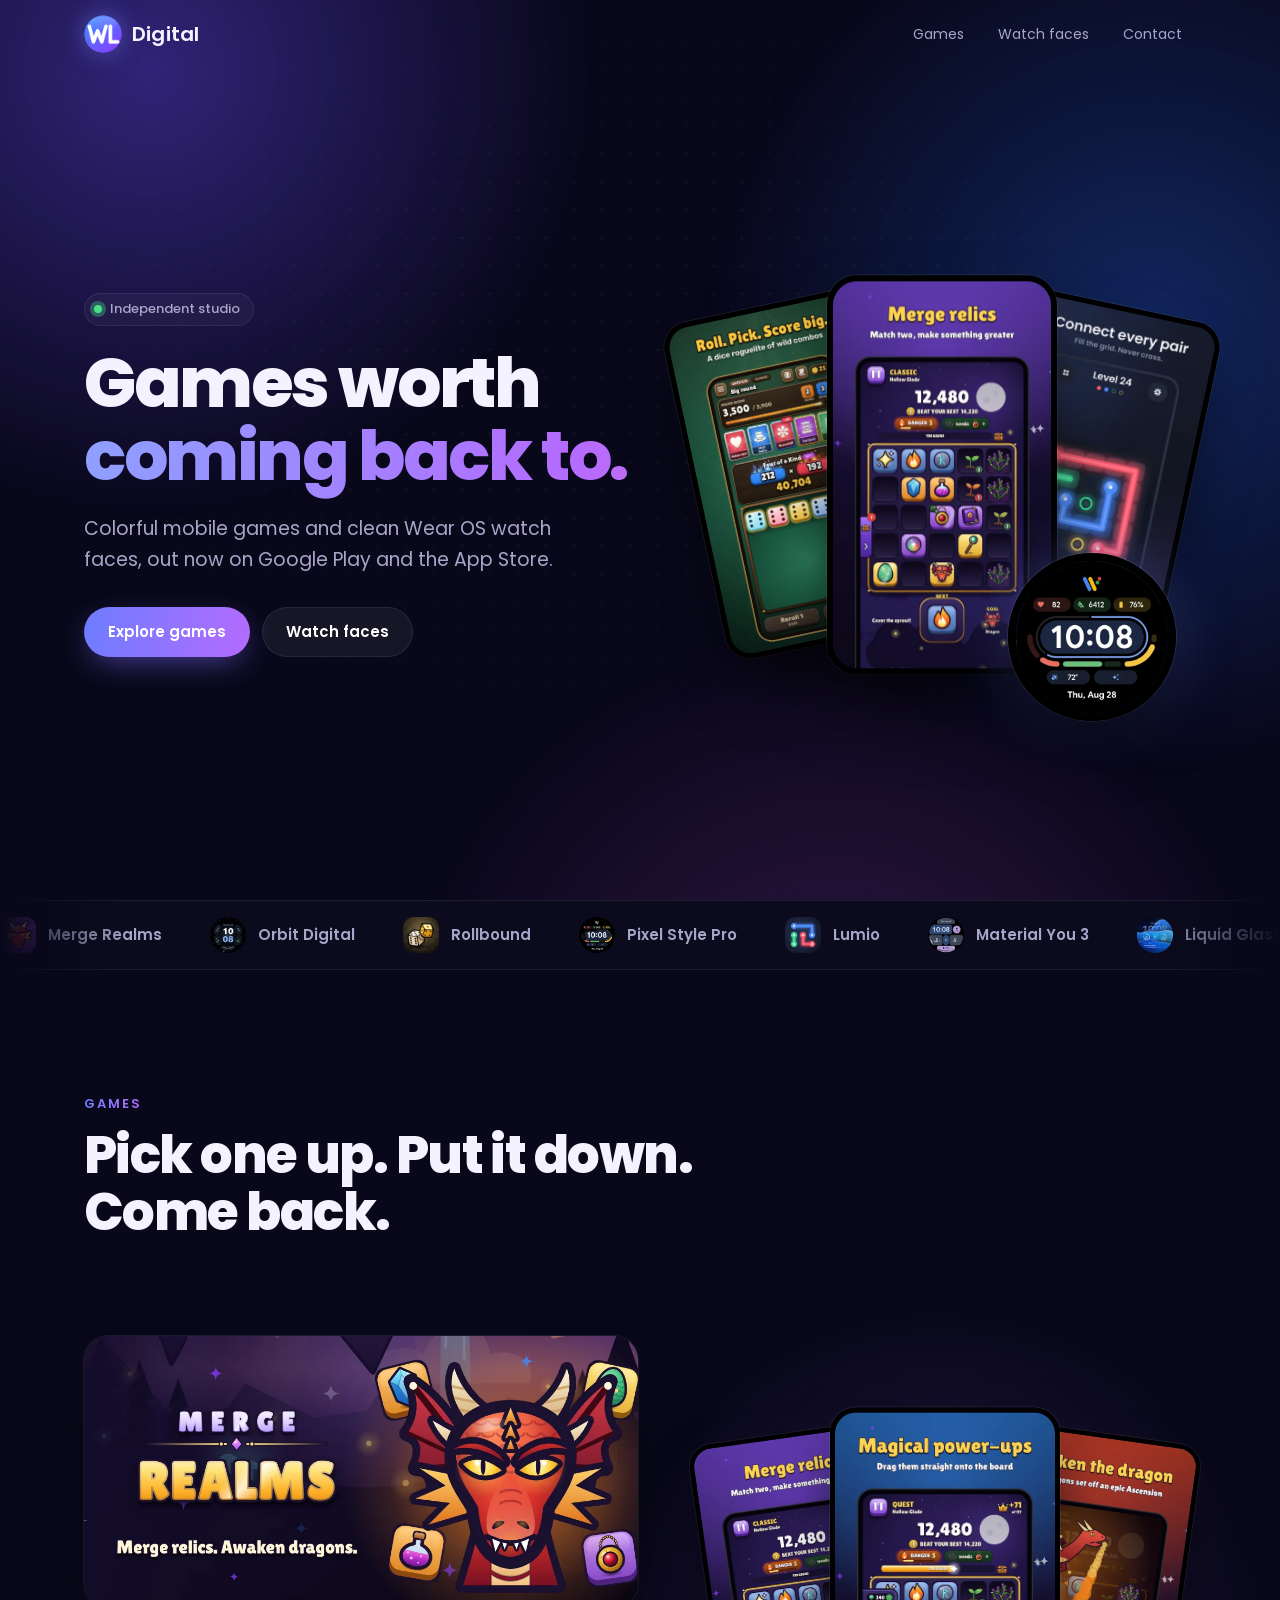
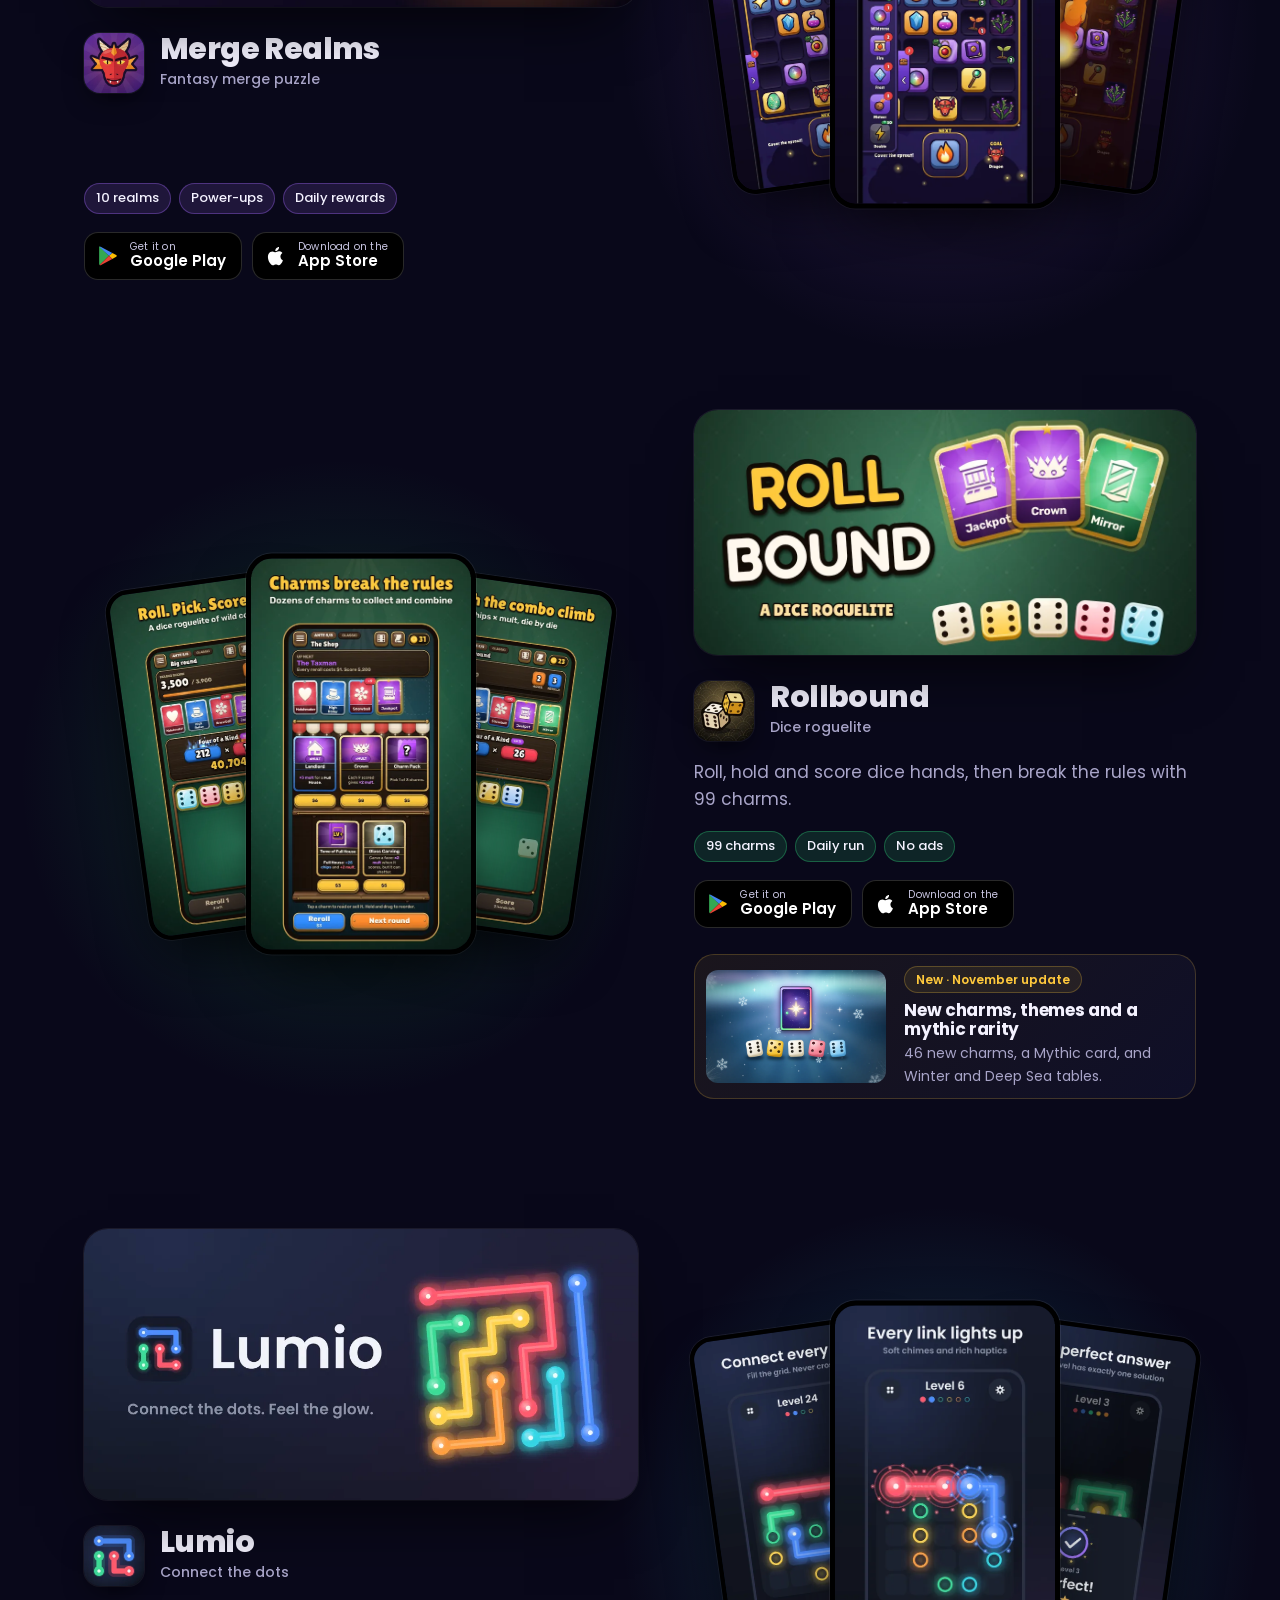
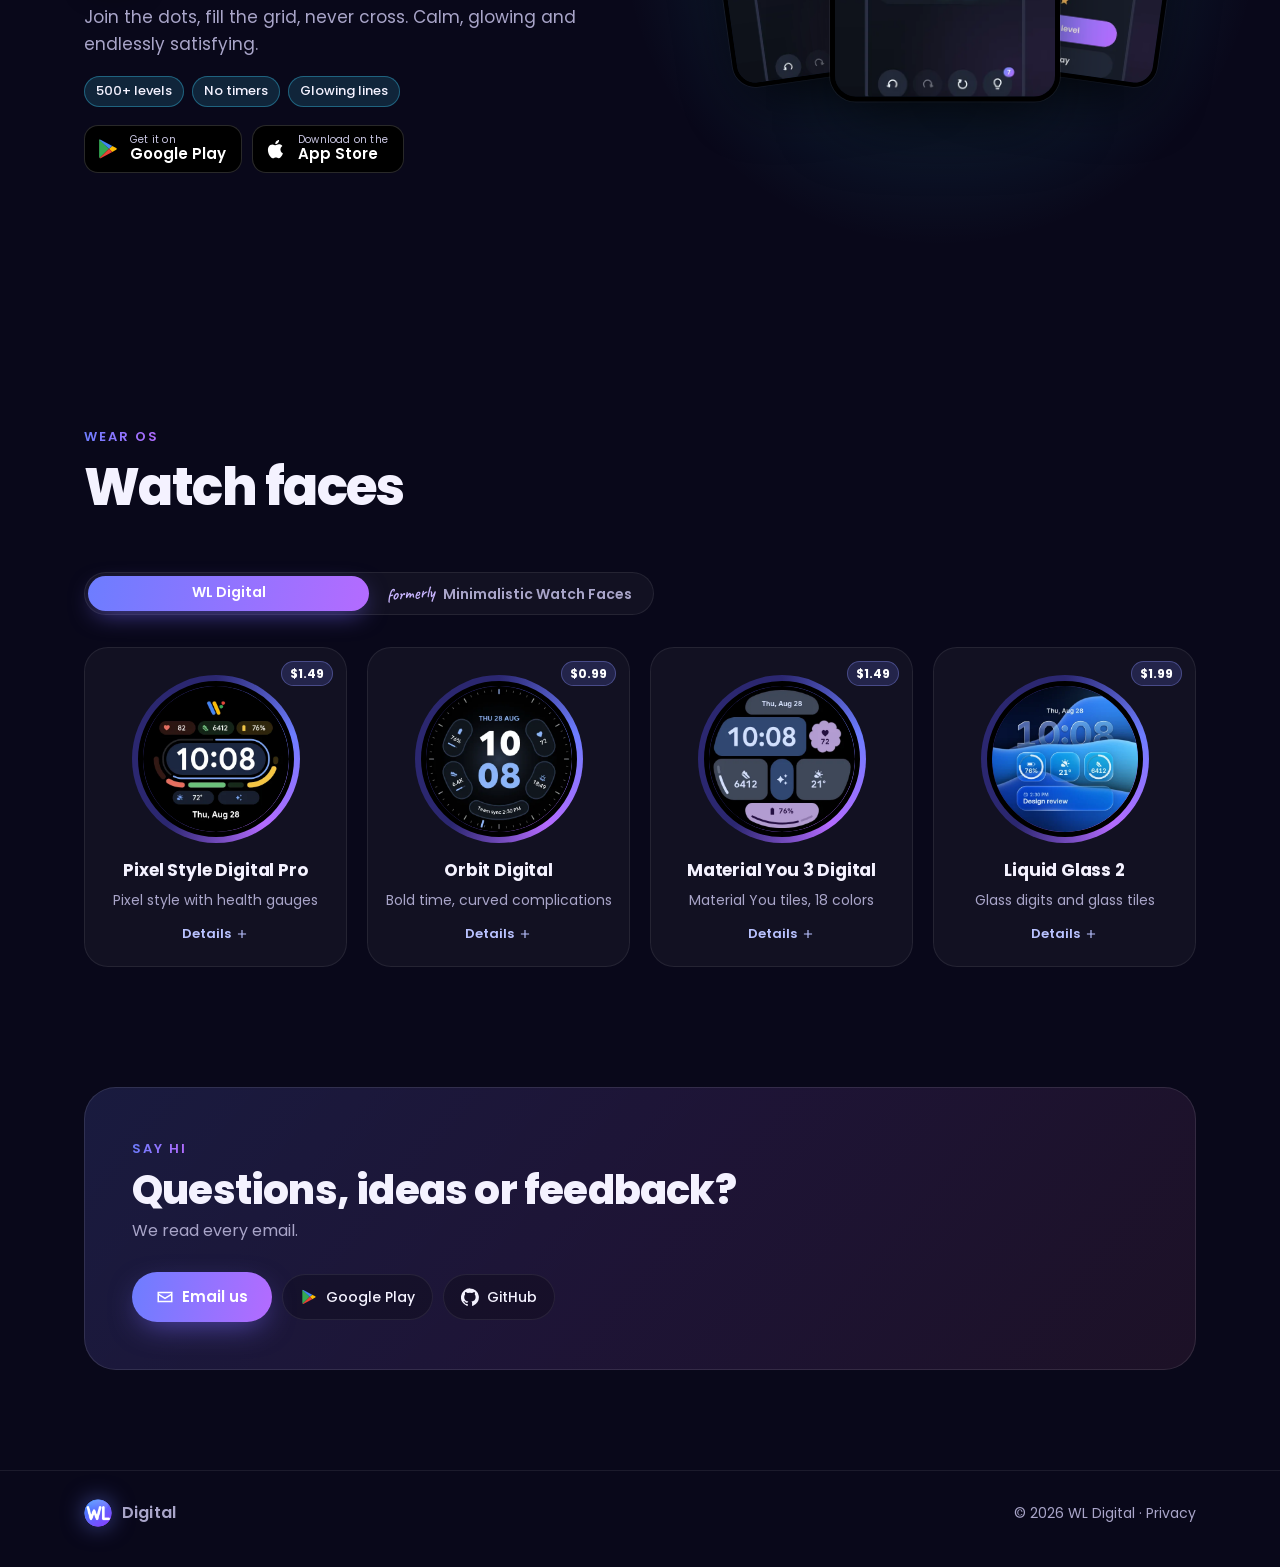
==== commit 42fca7a2: "Make the site smooth: no per-frame repaints, quick hover Finished scroll reveals now drop their slow" ====
--- a/index.html
+++ b/index.html
@@ -74,7 +74,7 @@
       
     <article class="game" id="merge-realms" style="--c1:#a56bff;--c2:#ff8a3d">
       <div class="game-info">
-        <a class="feature reveal spot" href="https://play.google.com/store/apps/details?id=com.wldigital.mergerealms" target="_blank" rel="noopener" aria-label="Merge Realms on Google Play">
+        <a class="feature reveal" href="https://play.google.com/store/apps/details?id=com.wldigital.mergerealms" target="_blank" rel="noopener" aria-label="Merge Realms on Google Play">
           <img src="assets/games/merge-realms-feature.webp" alt="Merge Realms artwork" width="1024" height="500" loading="lazy" decoding="async">
         </a>
         <div class="game-title reveal">
@@ -89,7 +89,7 @@
     </article>
     <article class="game flip" id="rollbound" style="--c1:#2fd27a;--c2:#ffc93c">
       <div class="game-info">
-        <a class="feature reveal spot" href="https://play.google.com/store/apps/details?id=com.wldigital.rollbound" target="_blank" rel="noopener" aria-label="Rollbound on Google Play">
+        <a class="feature reveal" href="https://play.google.com/store/apps/details?id=com.wldigital.rollbound" target="_blank" rel="noopener" aria-label="Rollbound on Google Play">
           <img src="assets/games/rollbound-feature.webp" alt="Rollbound artwork" width="1024" height="500" loading="lazy" decoding="async">
         </a>
         <div class="game-title reveal">
@@ -112,7 +112,7 @@
     </article>
     <article class="game" id="lumio" style="--c1:#3dd6ff;--c2:#ff5fa2">
       <div class="game-info">
-        <a class="feature reveal spot" href="https://play.google.com/store/apps/details?id=com.wldigital.lumio" target="_blank" rel="noopener" aria-label="Lumio on Google Play">
+        <a class="feature reveal" href="https://play.google.com/store/apps/details?id=com.wldigital.lumio" target="_blank" rel="noopener" aria-label="Lumio on Google Play">
           <img src="assets/games/lumio-feature.webp" alt="Lumio artwork" width="1024" height="500" loading="lazy" decoding="async">
         </a>
         <div class="game-title reveal">
@@ -142,7 +142,7 @@
       <div class="panel" id="p-wl" role="tabpanel" aria-labelledby="t-wl">
         <h3 class="panel-title">WL Digital</h3>
         <div class="faces">
-        <a class="face reveal spot" href="https://play.google.com/store/apps/details?id=com.wldigital.watchface.pixelstylepro" target="_blank" rel="noopener" data-face style="--i:0" aria-haspopup="dialog">
+        <a class="face reveal" href="https://play.google.com/store/apps/details?id=com.wldigital.watchface.pixelstylepro" target="_blank" rel="noopener" data-face style="--i:0" aria-haspopup="dialog">
           <span class="price">$1.49</span>
           <div class="dial"><img src="assets/watchfaces/pixel-style-pro.webp" alt="Pixel Style Digital Pro watch face" width="340" height="340" loading="lazy" decoding="async"></div>
           <h3>Pixel Style Digital Pro</h3>
@@ -150,7 +150,7 @@
           <span class="more">Details<svg viewBox="0 0 24 24" aria-hidden="true"><path fill="currentColor" d="M11 5h2v6h6v2h-6v6h-2v-6H5v-2h6z"/></svg></span>
           <template><span class="kicker">WL Digital</span><h3>Pixel Style Digital Pro</h3><p class="pitch">A bold, modern digital face in Google's Material style, with your health stats always in view.</p><ul class="feats"><li>Big, clear time with a smooth seconds ring</li><li>Heart rate, steps and battery gauges that fill through the day</li><li>Custom tiles and a one-tap app shortcut</li><li>3 complications and 10 colors</li><li>A calm always-on view that lights about a tenth of the screen</li></ul><p class="req">Wear OS 5 or later · free phone companion app</p></template>
         </a>
-        <a class="face reveal spot" href="https://play.google.com/store/apps/details?id=com.wldigital.watchface.orbit" target="_blank" rel="noopener" data-face style="--i:1" aria-haspopup="dialog">
+        <a class="face reveal" href="https://play.google.com/store/apps/details?id=com.wldigital.watchface.orbit" target="_blank" rel="noopener" data-face style="--i:1" aria-haspopup="dialog">
           <span class="price">$0.99</span>
           <div class="dial"><img src="assets/watchfaces/orbit.webp" alt="Orbit Digital watch face" width="340" height="340" loading="lazy" decoding="async"></div>
           <h3>Orbit Digital</h3>
@@ -158,7 +158,7 @@
           <span class="more">Details<svg viewBox="0 0 24 24" aria-hidden="true"><path fill="currentColor" d="M11 5h2v6h6v2h-6v6h-2v-6H5v-2h6z"/></svg></span>
           <template><span class="kicker">WL Digital</span><h3>Orbit Digital</h3><p class="pitch">A big, bold time with your day in curved complications that follow the edge. Made for the newest Galaxy Watches.</p><ul class="feats"><li>5 curved complications with progress bars</li><li>12 colors and 4 time styles: Bold, Rounded, Classic and Thin</li><li>Gliding seconds: a marker, a sweep around the rim, or none</li><li>Minute ticks, numbers or a clean dial, with an optional glow</li><li>Battery-friendly always-on view</li></ul><p class="req">Wear OS 5 or later · free phone companion app</p></template>
         </a>
-        <a class="face reveal spot" href="https://play.google.com/store/apps/details?id=com.wldigital.materialyou" target="_blank" rel="noopener" data-face style="--i:2" aria-haspopup="dialog">
+        <a class="face reveal" href="https://play.google.com/store/apps/details?id=com.wldigital.materialyou" target="_blank" rel="noopener" data-face style="--i:2" aria-haspopup="dialog">
           <span class="price">$1.49</span>
           <div class="dial"><img src="assets/watchfaces/material-you.webp" alt="Material You 3 Digital watch face" width="340" height="340" loading="lazy" decoding="async"></div>
           <h3>Material You 3 Digital</h3>
@@ -166,7 +166,7 @@
           <span class="more">Details<svg viewBox="0 0 24 24" aria-hidden="true"><path fill="currentColor" d="M11 5h2v6h6v2h-6v6h-2v-6H5v-2h6z"/></svg></span>
           <template><span class="kicker">WL Digital</span><h3>Material You 3 Digital</h3><p class="pitch">Your watch as a set of Material widgets, with the time in its own tile and your day around it.</p><ul class="feats"><li>Time in a big rounded tile, plus cookie and pill shaped tiles</li><li>6 complication tiles with Material-style progress</li><li>18 color schemes, each dark or light</li><li>Bold, Rounded or Thin time</li><li>Always-on outlines that light under a tenth of the screen</li></ul><p class="req">Wear OS 5 or later · free phone companion app</p></template>
         </a>
-        <a class="face reveal spot" href="https://play.google.com/store/apps/details?id=com.wldigital.glassdigital" target="_blank" rel="noopener" data-face style="--i:3" aria-haspopup="dialog">
+        <a class="face reveal" href="https://play.google.com/store/apps/details?id=com.wldigital.glassdigital" target="_blank" rel="noopener" data-face style="--i:3" aria-haspopup="dialog">
           <span class="price">$1.99</span>
           <div class="dial"><img src="assets/watchfaces/glass.webp" alt="Liquid Glass 2 watch face" width="340" height="340" loading="lazy" decoding="async"></div>
           <h3>Liquid Glass 2</h3>
@@ -179,7 +179,7 @@
       <div class="panel" id="p-mini" role="tabpanel" aria-labelledby="t-mini">
         <h3 class="panel-title"><span class="formerly">formerly</span> Minimalistic Watch Faces</h3>
         <div class="faces">
-        <a class="face reveal spot" href="https://play.google.com/store/apps/details?id=com.watchfacestudio.pixelstyledigitalwatchface" target="_blank" rel="noopener" data-face style="--i:0" aria-haspopup="dialog">
+        <a class="face reveal" href="https://play.google.com/store/apps/details?id=com.watchfacestudio.pixelstyledigitalwatchface" target="_blank" rel="noopener" data-face style="--i:0" aria-haspopup="dialog">
           <span class="price">$0.99</span>
           <div class="dial"><img src="assets/watchfaces/pixel-style.webp" alt="Pixel Style Digital watch face" width="340" height="340" loading="lazy" decoding="async"></div>
           <h3>Pixel Style Digital</h3>
@@ -187,7 +187,7 @@
           <span class="more">Details<svg viewBox="0 0 24 24" aria-hidden="true"><path fill="currentColor" d="M11 5h2v6h6v2h-6v6h-2v-6H5v-2h6z"/></svg></span>
           <template><span class="kicker">formerly Minimalistic Watch Faces</span><h3>Pixel Style Digital</h3><p class="pitch">The original Pixel style face, with your health in colorful bars.</p><ul class="feats"><li>Battery, steps and heart rate bars</li><li>A seconds bar you can turn on or off</li><li>3 customizable complications</li><li>13 color combinations</li><li>Always-on display, easy on battery</li></ul><p class="req">Wear OS 3 or later</p></template>
         </a>
-        <a class="face reveal spot" href="https://play.google.com/store/apps/details?id=com.watchfacestudio.galaxystyledigitalwatchface" target="_blank" rel="noopener" data-face style="--i:1" aria-haspopup="dialog">
+        <a class="face reveal" href="https://play.google.com/store/apps/details?id=com.watchfacestudio.galaxystyledigitalwatchface" target="_blank" rel="noopener" data-face style="--i:1" aria-haspopup="dialog">
           <span class="price">$0.99</span>
           <div class="dial"><img src="assets/watchfaces/galaxy-digital.webp" alt="Galaxy Digital watch face" width="340" height="340" loading="lazy" decoding="async"></div>
           <h3>Galaxy Digital</h3>
@@ -195,7 +195,7 @@
           <span class="more">Details<svg viewBox="0 0 24 24" aria-hidden="true"><path fill="currentColor" d="M11 5h2v6h6v2h-6v6h-2v-6H5v-2h6z"/></svg></span>
           <template><span class="kicker">formerly Minimalistic Watch Faces</span><h3>Galaxy Digital</h3><p class="pitch">A modern Galaxy themed face, colored to match the newest Galaxy Watches.</p><ul class="feats"><li>Colors styled to match Galaxy Watch7 and Watch Ultra</li><li>22 color combinations</li><li>4 customizable complications</li><li>Custom seconds hand and shadow</li><li>Optimized always-on display</li></ul><p class="req">Wear OS 3 or later</p></template>
         </a>
-        <a class="face reveal spot" href="https://play.google.com/store/apps/details?id=com.watchfacestudio.liquidglasswatchface" target="_blank" rel="noopener" data-face style="--i:2" aria-haspopup="dialog">
+        <a class="face reveal" href="https://play.google.com/store/apps/details?id=com.watchfacestudio.liquidglasswatchface" target="_blank" rel="noopener" data-face style="--i:2" aria-haspopup="dialog">
           <span class="price">$0.99</span>
           <div class="dial"><img src="assets/watchfaces/liquid-glass.webp" alt="Liquid Glass watch face" width="340" height="340" loading="lazy" decoding="async"></div>
           <h3>Liquid Glass</h3>
@@ -210,7 +210,7 @@
 
   <section id="contact" class="contact">
     <div class="wrap">
-      <div class="contact-card reveal spot">
+      <div class="contact-card reveal">
         <div>
           <span class="kicker">Say hi</span>
           <h2>Questions, ideas or feedback?</h2>
--- a/style.css
+++ b/style.css
@@ -35,7 +35,6 @@
 /* Header */
 .site-header { position: fixed; inset: 0 0 auto 0; z-index: 20; transition: background .3s, border-color .3s; border-bottom: 1px solid transparent; }
 .site-header.scrolled { background: rgba(9, 8, 26, 0.95); border-color: var(--line); }
-@supports (backdrop-filter: blur(1px)) { @media (min-width: 821px) { .site-header.scrolled { background: rgba(9, 8, 26, 0.6); backdrop-filter: blur(16px) saturate(1.4); } } }
 .site-header .wrap { display: flex; align-items: center; justify-content: space-between; height: 68px; }
 .brand { display: inline-flex; align-items: center; gap: 10px; font-weight: 600; font-size: 20px; letter-spacing: 0.01em; }
 .brand img { width: 38px; height: 38px; border-radius: 50%; box-shadow: 0 0 22px rgba(109, 125, 255, .5); }
@@ -54,7 +53,8 @@
 .btn svg { width: 18px; height: 18px; }
 .pill { display: inline-flex; align-items: center; gap: 8px; padding: 6px 14px 6px 10px; border-radius: 999px; font-size: 13px; font-weight: 500;
   color: var(--muted); background: var(--surface); box-shadow: inset 0 0 0 1px var(--line); }
-.pill b { width: 8px; height: 8px; border-radius: 50%; background: #4be08a; box-shadow: 0 0 0 4px rgba(75, 224, 138, .18); }
+.pill b { position: relative; width: 8px; height: 8px; border-radius: 50%; background: #4be08a; }
+.pill b::after { content: ""; position: absolute; inset: -4px; border-radius: 50%; background: rgba(75, 224, 138, .35); }
 .pill.gold { color: var(--gold); background: rgba(255, 201, 60, .08); box-shadow: inset 0 0 0 1px rgba(255, 201, 60, .25); padding: 4px 12px; font-size: 12px; font-weight: 600; }
 .kicker { display: inline-block; font-size: 13px; font-weight: 600; letter-spacing: .16em; text-transform: uppercase;
   background: linear-gradient(90deg, var(--accent), var(--accent-2)); -webkit-background-clip: text; background-clip: text; color: transparent; }
@@ -160,9 +160,12 @@
 .js .panel + .panel { margin-top: 0; }
 .faces { display: grid; grid-template-columns: repeat(4, 1fr); gap: 20px; }
 .face { position: relative; display: flex; flex-direction: column; align-items: center; text-align: center; gap: 10px; padding: 28px 18px 22px;
-  border-radius: 24px; background: var(--surface); box-shadow: inset 0 0 0 1px var(--line); transition: transform .35s var(--ease), box-shadow .35s; }
-.dial { position: relative; width: 168px; aspect-ratio: 1; border-radius: 50%; padding: 6px; margin-bottom: 8px;
-  background: conic-gradient(from var(--a, 0deg), #2b2770, var(--accent), var(--accent-2), #2b2770 60%, #2b2770); }
+  border-radius: 24px; background: var(--surface); box-shadow: inset 0 0 0 1px var(--line); transition: transform .3s var(--ease); }
+.face::before { content: ""; position: absolute; inset: 0; border-radius: inherit; pointer-events: none; opacity: 0; transition: opacity .3s ease;
+  box-shadow: inset 0 0 0 1px rgba(180,107,255,.45), 0 24px 50px -20px rgba(0,0,0,.8), 0 0 40px -10px rgba(124,107,255,.35); }
+.dial { position: relative; width: 168px; aspect-ratio: 1; border-radius: 50%; padding: 6px; margin-bottom: 8px; isolation: isolate; }
+.dial::before { content: ""; position: absolute; inset: 0; z-index: -1; border-radius: 50%;
+  background: conic-gradient(#2b2770, var(--accent), var(--accent-2), #2b2770 60%, #2b2770); }
 .dial img { width: 100%; height: 100%; border-radius: 50%; object-fit: cover; border: 5px solid #000; transition: transform .6s var(--ease); }
 .face h3 { font-size: 17px; font-weight: 700; letter-spacing: -0.01em; }
 .face p { color: var(--muted); font-size: 14px; line-height: 1.45; flex: 1; }
@@ -227,8 +230,6 @@
 .chip svg { width: 18px; height: 18px; }
 
 /* Card spotlight that follows the pointer (desktop) */
-.spot::after { content: ""; position: absolute; inset: 0; border-radius: inherit; pointer-events: none; opacity: 0; transition: opacity .3s;
-  background: radial-gradient(420px circle at var(--mx, 50%) var(--my, 50%), rgba(255,255,255,.1), transparent 45%); }
 
 /* Footer */
 footer { border-top: 1px solid var(--line); padding: 28px 0 40px; color: var(--muted); font-size: 14px; }
@@ -258,7 +259,6 @@
   .hero .lead { animation-delay: .35s; } .hero .cta { animation-delay: .5s; }
   .hero h1 .ln > span { animation: lineup 1s var(--ease) both; }
   .hero h1 .ln:nth-child(2) > span { animation-delay: .12s; }
-  .grad { animation: shimmer 6s linear infinite; }
   .hero-art { animation: rise 1.1s var(--ease) .2s both; }
   .p1 { animation: fanL 1.2s var(--ease) .35s both; }
   .p3 { animation: fanR 1.2s var(--ease) .35s both; }
@@ -268,8 +268,7 @@
   .aurora i:nth-child(2) { animation-duration: 28s; animation-delay: -8s; }
   .aurora i:nth-child(3) { animation-duration: 32s; animation-delay: -14s; }
   .track { animation: marquee 40s linear infinite; }
-  .pill b { animation: pulse 2.4s ease-out infinite; }
-  .dial { animation: spin 8s linear infinite paused; }
+  .pill b::after { animation: pulse 2.4s ease-out infinite; }
   .panel.out { animation: panelOut .22s ease-in forwards; pointer-events: none; }
   .panel.enter .face { animation: faceIn .7s var(--ease) both; animation-delay: calc(var(--i, 0) * 70ms); }
   .panel.enter .dial img { animation: dialIn .9s var(--ease) both; animation-delay: calc(var(--i, 0) * 70ms + 80ms); }
@@ -278,8 +277,7 @@
 @keyframes panelOut { to { opacity: 0; transform: translateX(calc(var(--dir, 1) * -40px)) scale(.97); } }
 @keyframes faceIn { from { opacity: 0; transform: translateX(calc(var(--dir, 1) * 60px)) scale(.92); } }
 @keyframes dialIn { from { opacity: 0; transform: rotate(calc(var(--dir, 1) * -140deg)) scale(.6); } }
-@property --a { syntax: "<angle>"; inherits: false; initial-value: 0deg; }
-@keyframes spin { to { --a: 360deg; } }
+@keyframes spin { to { transform: rotate(360deg); } }
 @keyframes rise { from { opacity: 0; transform: translateY(24px); } }
 @keyframes lineup { from { transform: translateY(105%); } }
 @keyframes shimmer { to { background-position: -200% 0; } }
@@ -290,7 +288,7 @@
 @keyframes bobw { 0%, 100% { translate: 0 0; } 50% { translate: 0 -10px; } }
 @keyframes drift { to { transform: translate(120px, 80px) scale(1.15); } }
 @keyframes marquee { to { transform: translateX(-50%); } }
-@keyframes pulse { 0% { box-shadow: 0 0 0 0 rgba(75,224,138,.5); } 100% { box-shadow: 0 0 0 10px rgba(75,224,138,0); } }
+@keyframes pulse { 0% { transform: scale(.6); opacity: 1; } 100% { transform: scale(2.2); opacity: 0; } }
 
 /* Hover effects only with a real pointer, so taps on phones never leave cards stuck */
 @media (hover: hover) and (pointer: fine) {
@@ -299,9 +297,10 @@
   .store:hover { transform: translateY(-2px); box-shadow: inset 0 0 0 1px rgba(255,255,255,.4); }
   .chip:hover { background: rgba(0,0,0,.4); transform: translateY(-2px); }
   .feature:hover img { transform: scale(1.05); }
-  .spot:hover::after { opacity: 1; }
-  .face:hover { transform: translateY(-6px); box-shadow: inset 0 0 0 1px rgba(180,107,255,.4), 0 24px 50px -20px rgba(0,0,0,.8); }
-  .face:hover .dial { animation-play-state: running; }
+  .face:hover { transform: translateY(-6px); }
+  .face:hover::before { opacity: 1; }
+  .dial::before { transition: transform 1.2s var(--ease); }
+  .face:hover .dial::before { transform: rotate(180deg); }
   .face:hover .dial img { transform: scale(1.04) rotate(-4deg); }
   .face:hover .more svg { transform: rotate(90deg); }
   .sheet-x:hover { background: rgba(255,255,255,.16); transform: rotate(90deg); }
@@ -389,3 +388,8 @@
   .face, .btn, .store, .chip, .tabs button, .feature { transition: transform .15s ease; }
   .face:active, .btn:active, .store:active, .chip:active, .feature:active { transform: scale(.97); }
 }
+
+/* Continuously animated pieces get their own layers, so the browser only moves them */
+@media (prefers-reduced-motion: no-preference) {
+  .aurora i, .track, .p2, .watch, .stack { will-change: transform; }
+}
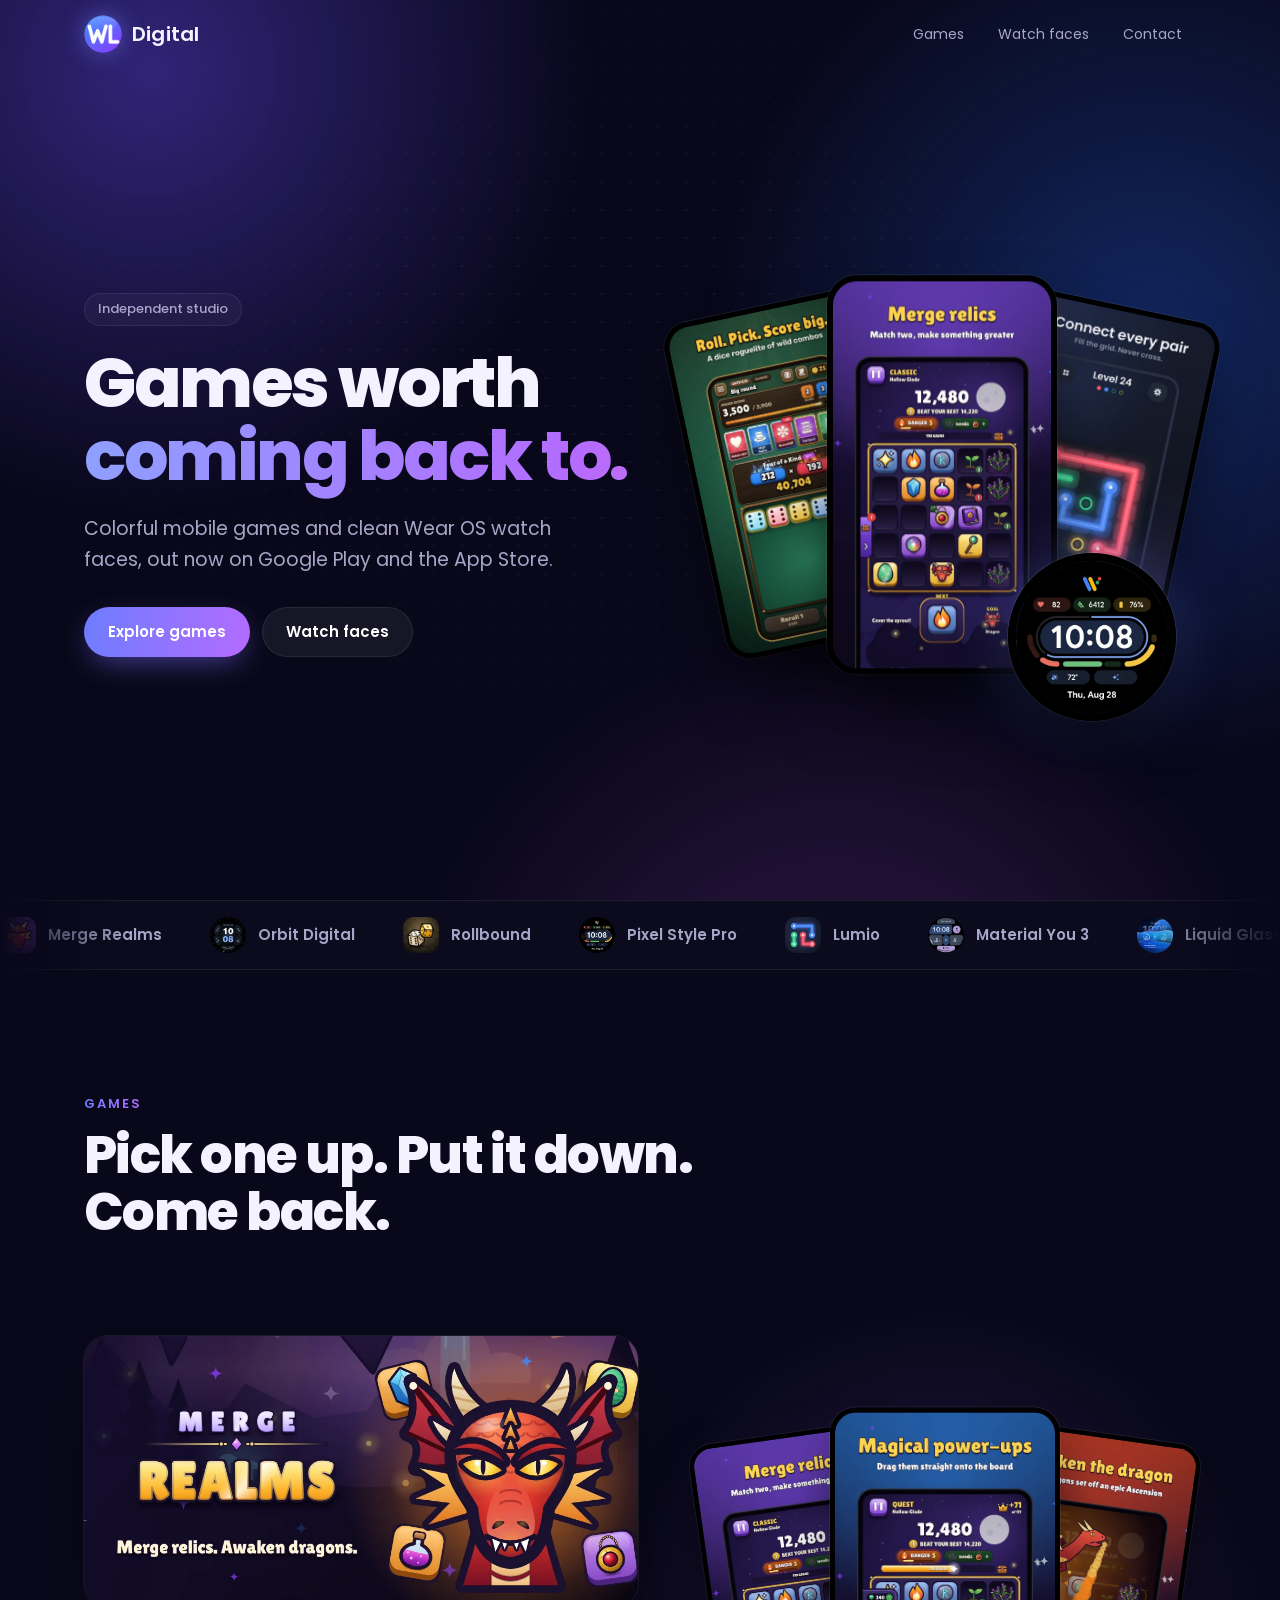
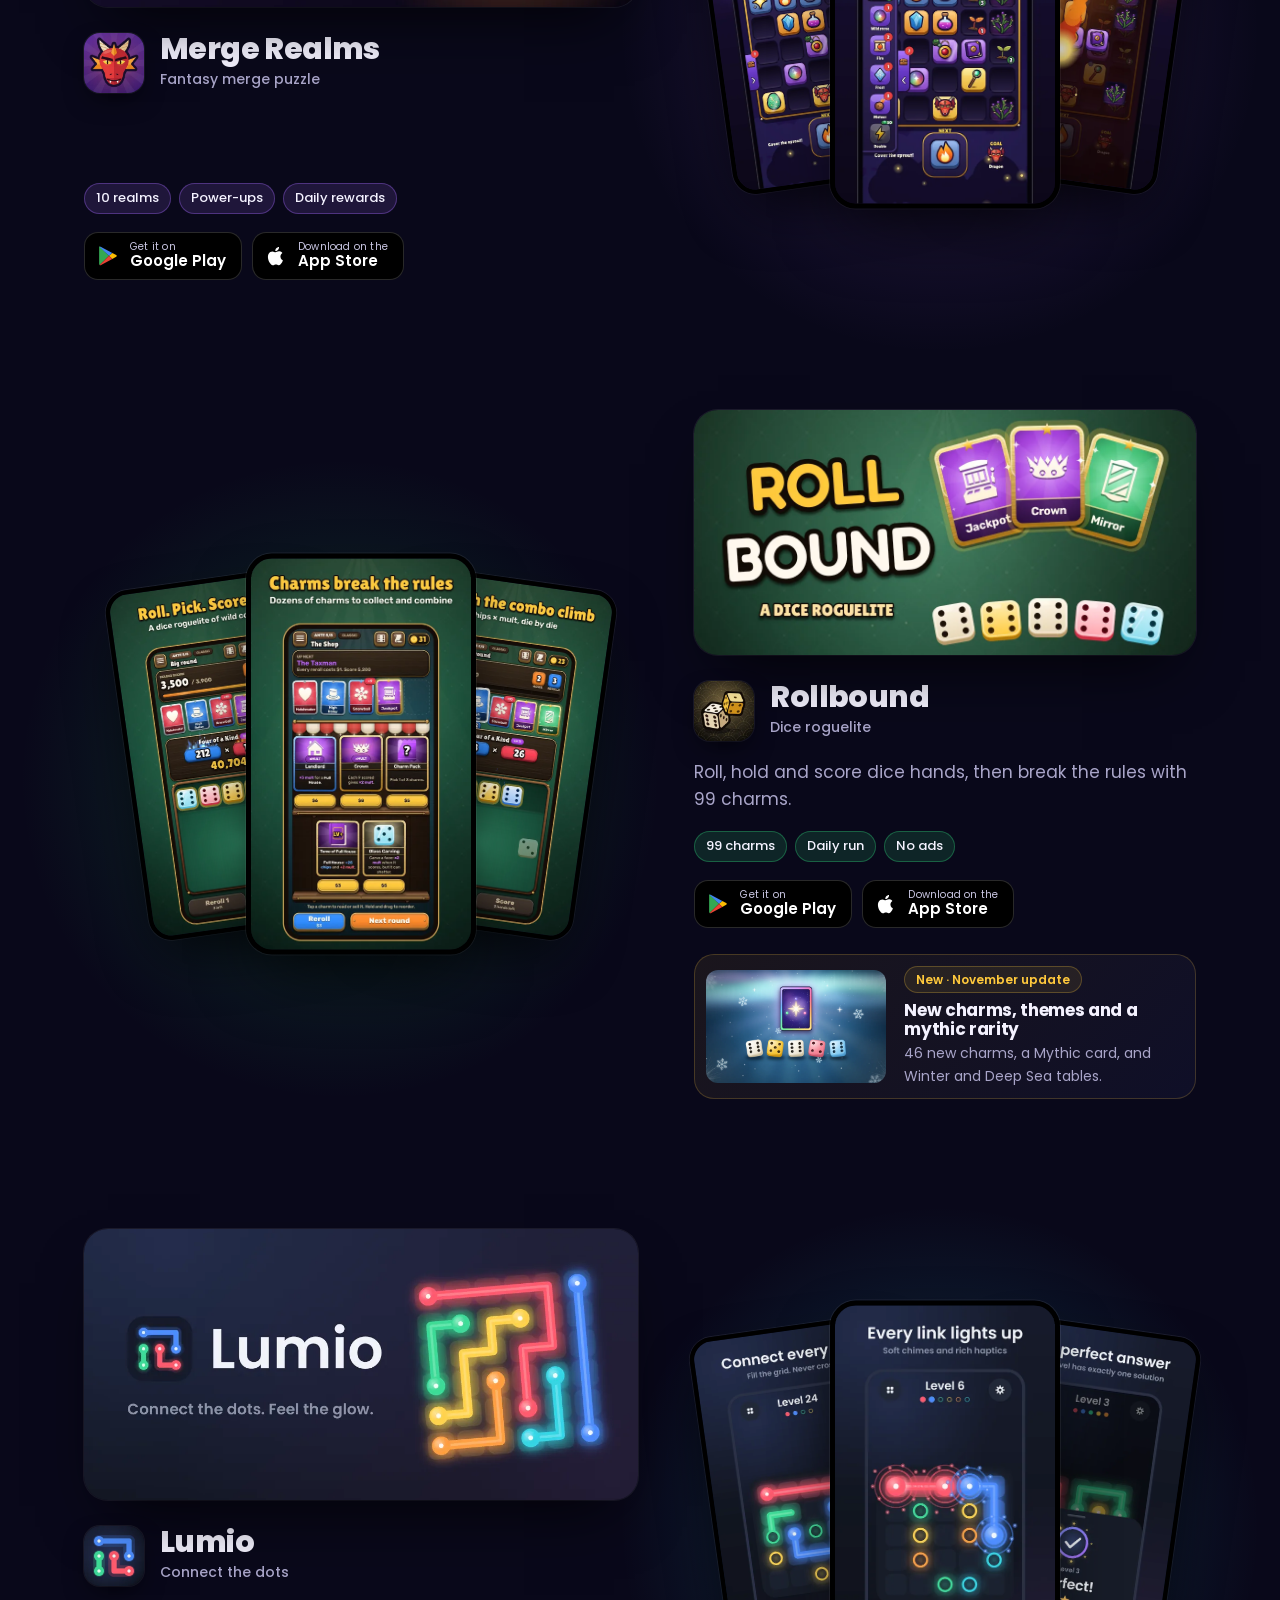
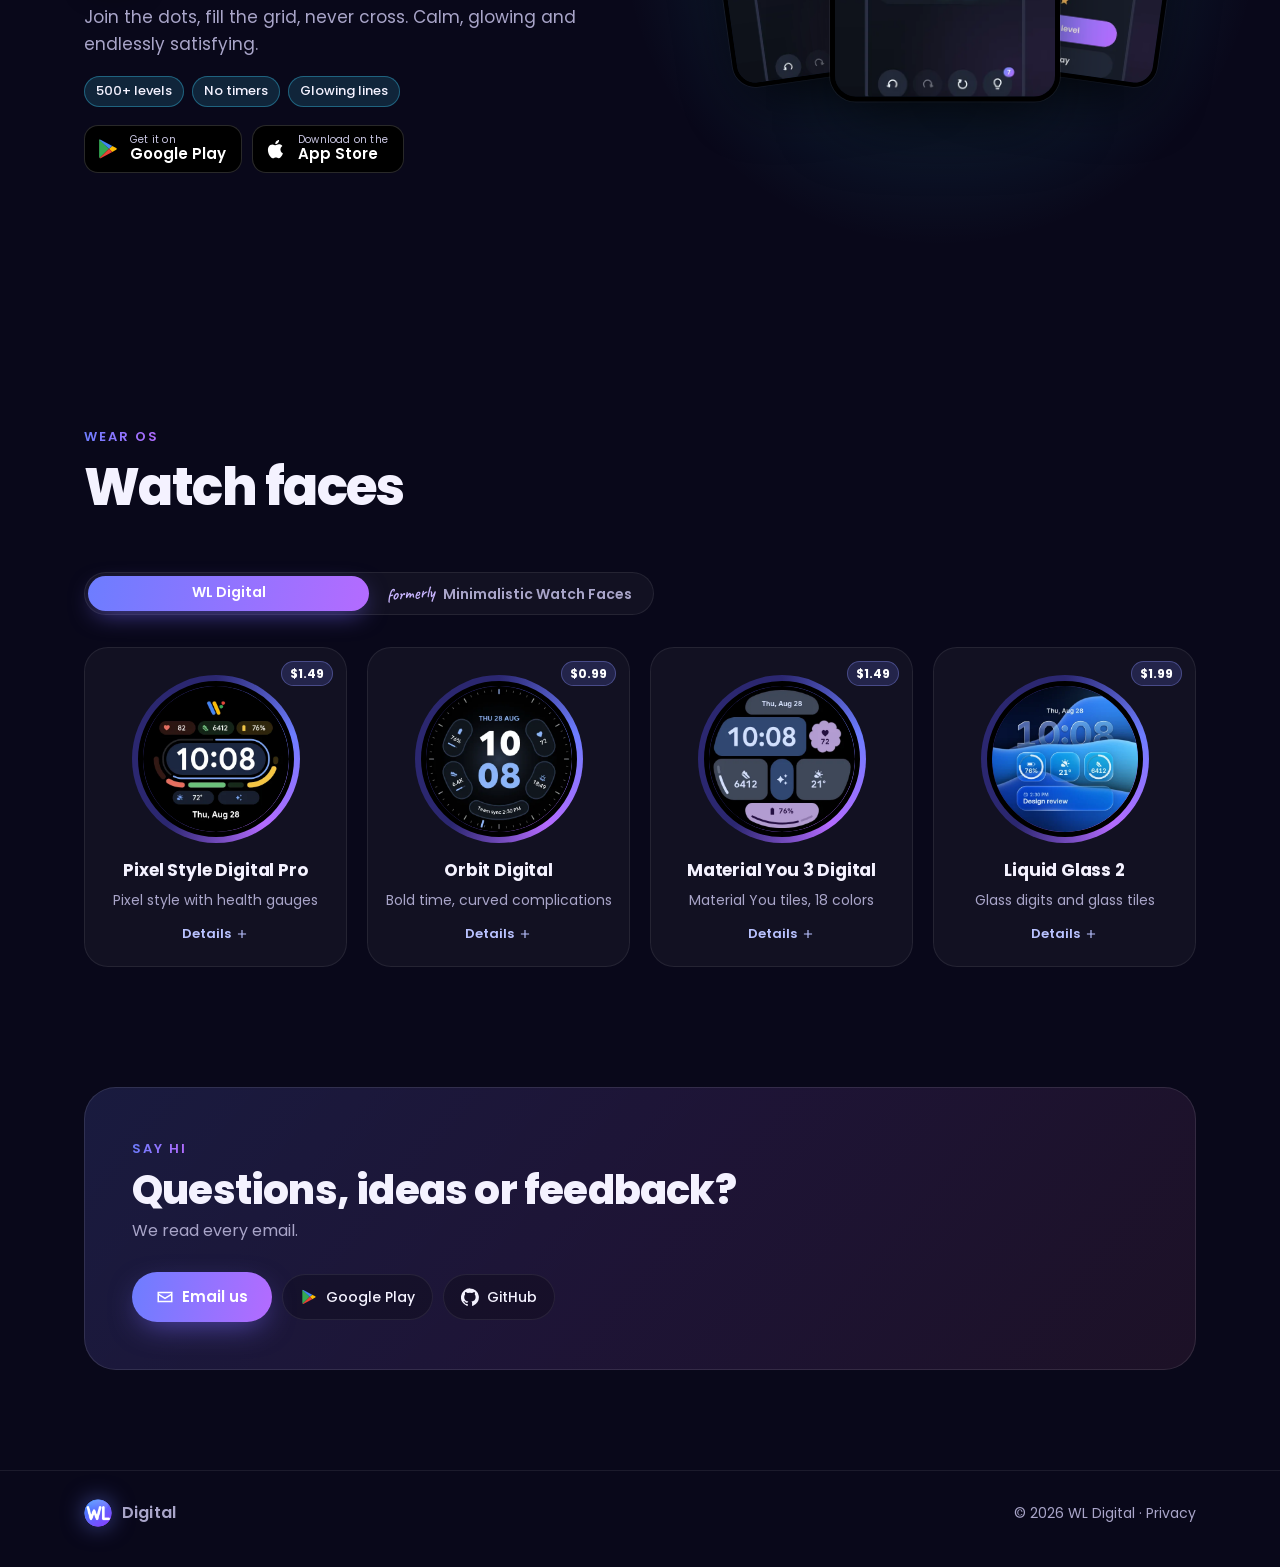
==== commit 67b5173a: "Remove the green dot from the hero label Co-Authored-By: Claude Opus 5.5 <noreply@anthropic.com> Cla" ====
--- a/index.html
+++ b/index.html
@@ -44,7 +44,7 @@
     <div class="grid-bg" aria-hidden="true"></div>
     <div class="wrap hero-wrap">
       <div class="hero-copy">
-        <span class="pill"><b></b>Independent studio</span>
+        <span class="pill">Independent studio</span>
         <h1><span class="ln"><span>Games worth</span></span><span class="ln"><span class="grad">coming back to.</span></span></h1>
         <p class="lead">Colorful mobile games and clean Wear OS watch faces, out now on Google Play and the App Store.</p>
         <div class="cta">
--- a/style.css
+++ b/style.css
@@ -51,10 +51,8 @@
 .btn::after { content: ""; position: absolute; inset: 0; background: linear-gradient(110deg, transparent 35%, rgba(255,255,255,.35) 50%, transparent 65%); transform: translateX(-110%); }
 .btn.ghost { background: var(--surface-2); box-shadow: inset 0 0 0 1px var(--line); }
 .btn svg { width: 18px; height: 18px; }
-.pill { display: inline-flex; align-items: center; gap: 8px; padding: 6px 14px 6px 10px; border-radius: 999px; font-size: 13px; font-weight: 500;
+.pill { display: inline-flex; align-items: center; gap: 8px; padding: 6px 14px; border-radius: 999px; font-size: 13px; font-weight: 500;
   color: var(--muted); background: var(--surface); box-shadow: inset 0 0 0 1px var(--line); }
-.pill b { position: relative; width: 8px; height: 8px; border-radius: 50%; background: #4be08a; }
-.pill b::after { content: ""; position: absolute; inset: -4px; border-radius: 50%; background: rgba(75, 224, 138, .35); }
 .pill.gold { color: var(--gold); background: rgba(255, 201, 60, .08); box-shadow: inset 0 0 0 1px rgba(255, 201, 60, .25); padding: 4px 12px; font-size: 12px; font-weight: 600; }
 .kicker { display: inline-block; font-size: 13px; font-weight: 600; letter-spacing: .16em; text-transform: uppercase;
   background: linear-gradient(90deg, var(--accent), var(--accent-2)); -webkit-background-clip: text; background-clip: text; color: transparent; }
@@ -268,8 +266,7 @@
   .aurora i:nth-child(2) { animation-duration: 28s; animation-delay: -8s; }
   .aurora i:nth-child(3) { animation-duration: 32s; animation-delay: -14s; }
   .track { animation: marquee 40s linear infinite; }
-  .pill b::after { animation: pulse 2.4s ease-out infinite; }
-  .panel.out { animation: panelOut .22s ease-in forwards; pointer-events: none; }
+    .panel.out { animation: panelOut .22s ease-in forwards; pointer-events: none; }
   .panel.enter .face { animation: faceIn .7s var(--ease) both; animation-delay: calc(var(--i, 0) * 70ms); }
   .panel.enter .dial img { animation: dialIn .9s var(--ease) both; animation-delay: calc(var(--i, 0) * 70ms + 80ms); }
   .panel.enter .face .more { animation: rise .6s var(--ease) both; animation-delay: calc(var(--i, 0) * 70ms + 200ms); }
@@ -288,7 +285,6 @@
 @keyframes bobw { 0%, 100% { translate: 0 0; } 50% { translate: 0 -10px; } }
 @keyframes drift { to { transform: translate(120px, 80px) scale(1.15); } }
 @keyframes marquee { to { transform: translateX(-50%); } }
-@keyframes pulse { 0% { transform: scale(.6); opacity: 1; } 100% { transform: scale(2.2); opacity: 0; } }
 
 /* Hover effects only with a real pointer, so taps on phones never leave cards stuck */
 @media (hover: hover) and (pointer: fine) {
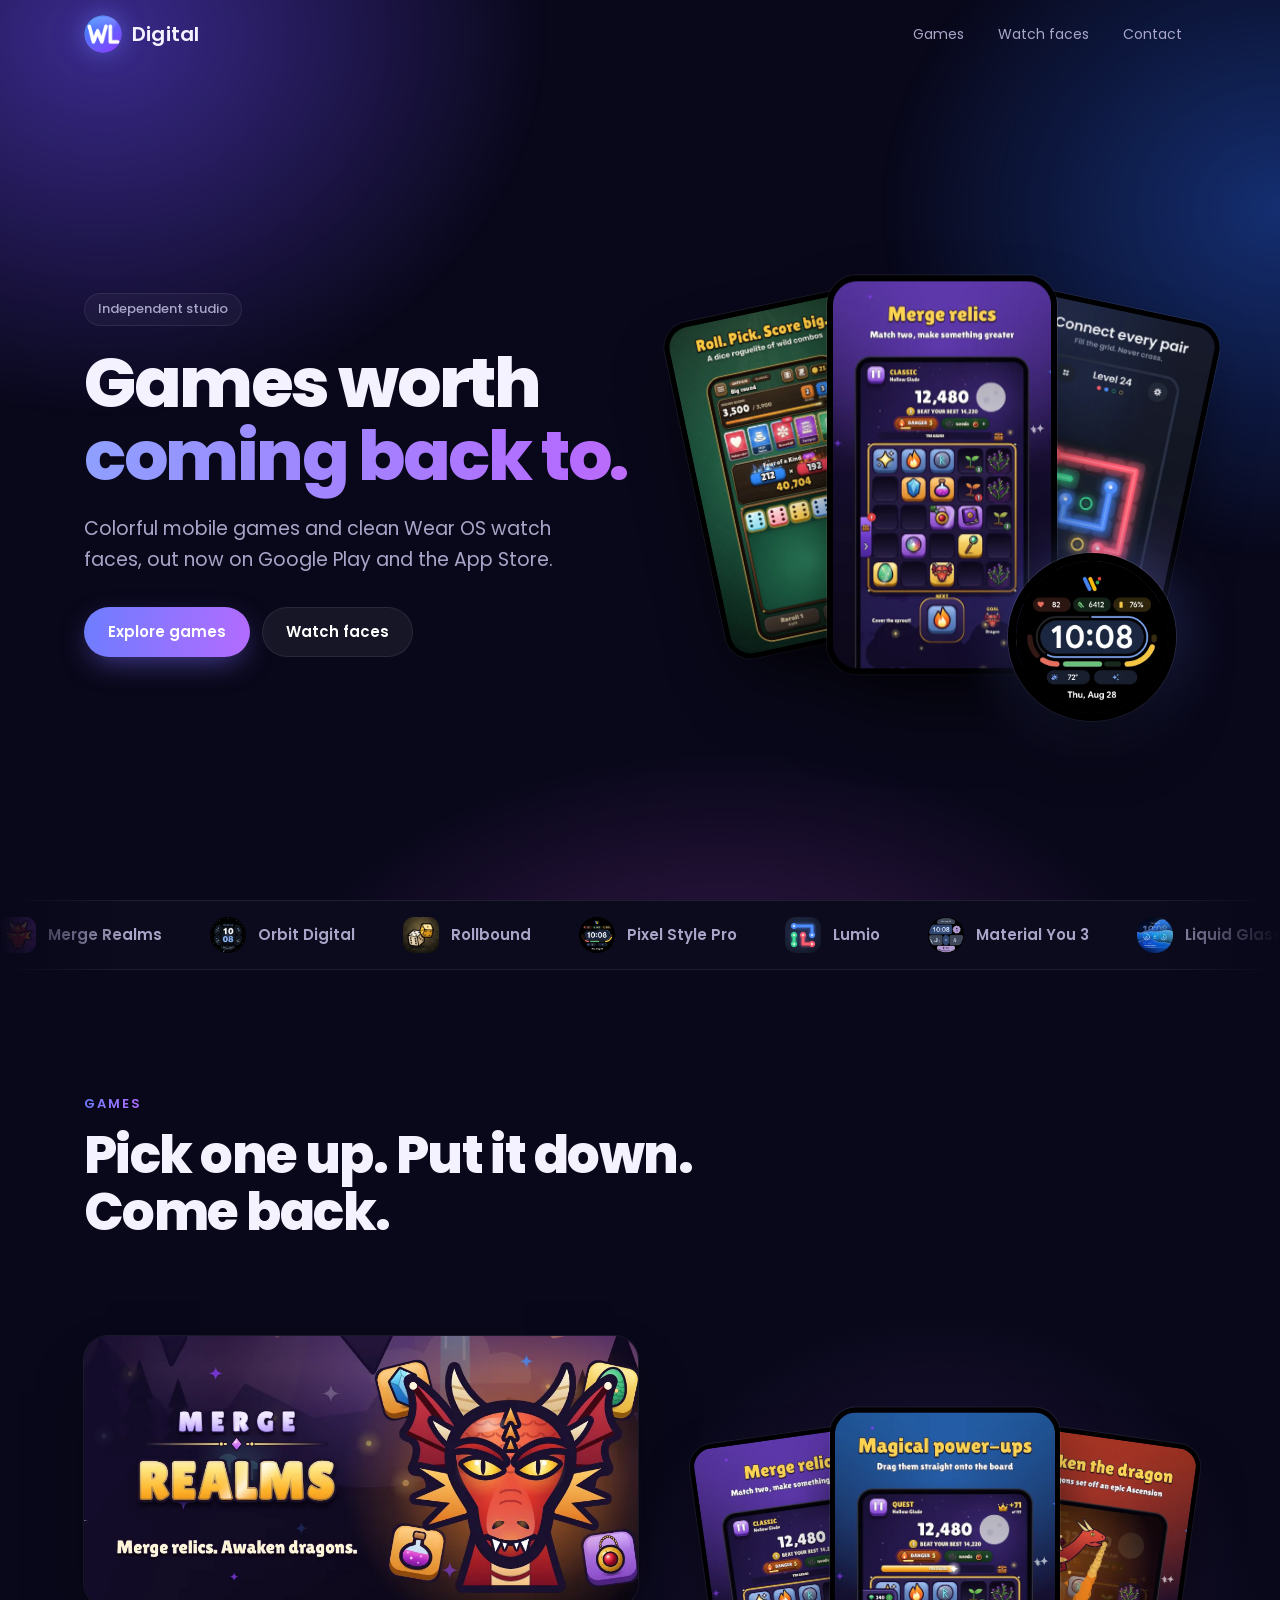
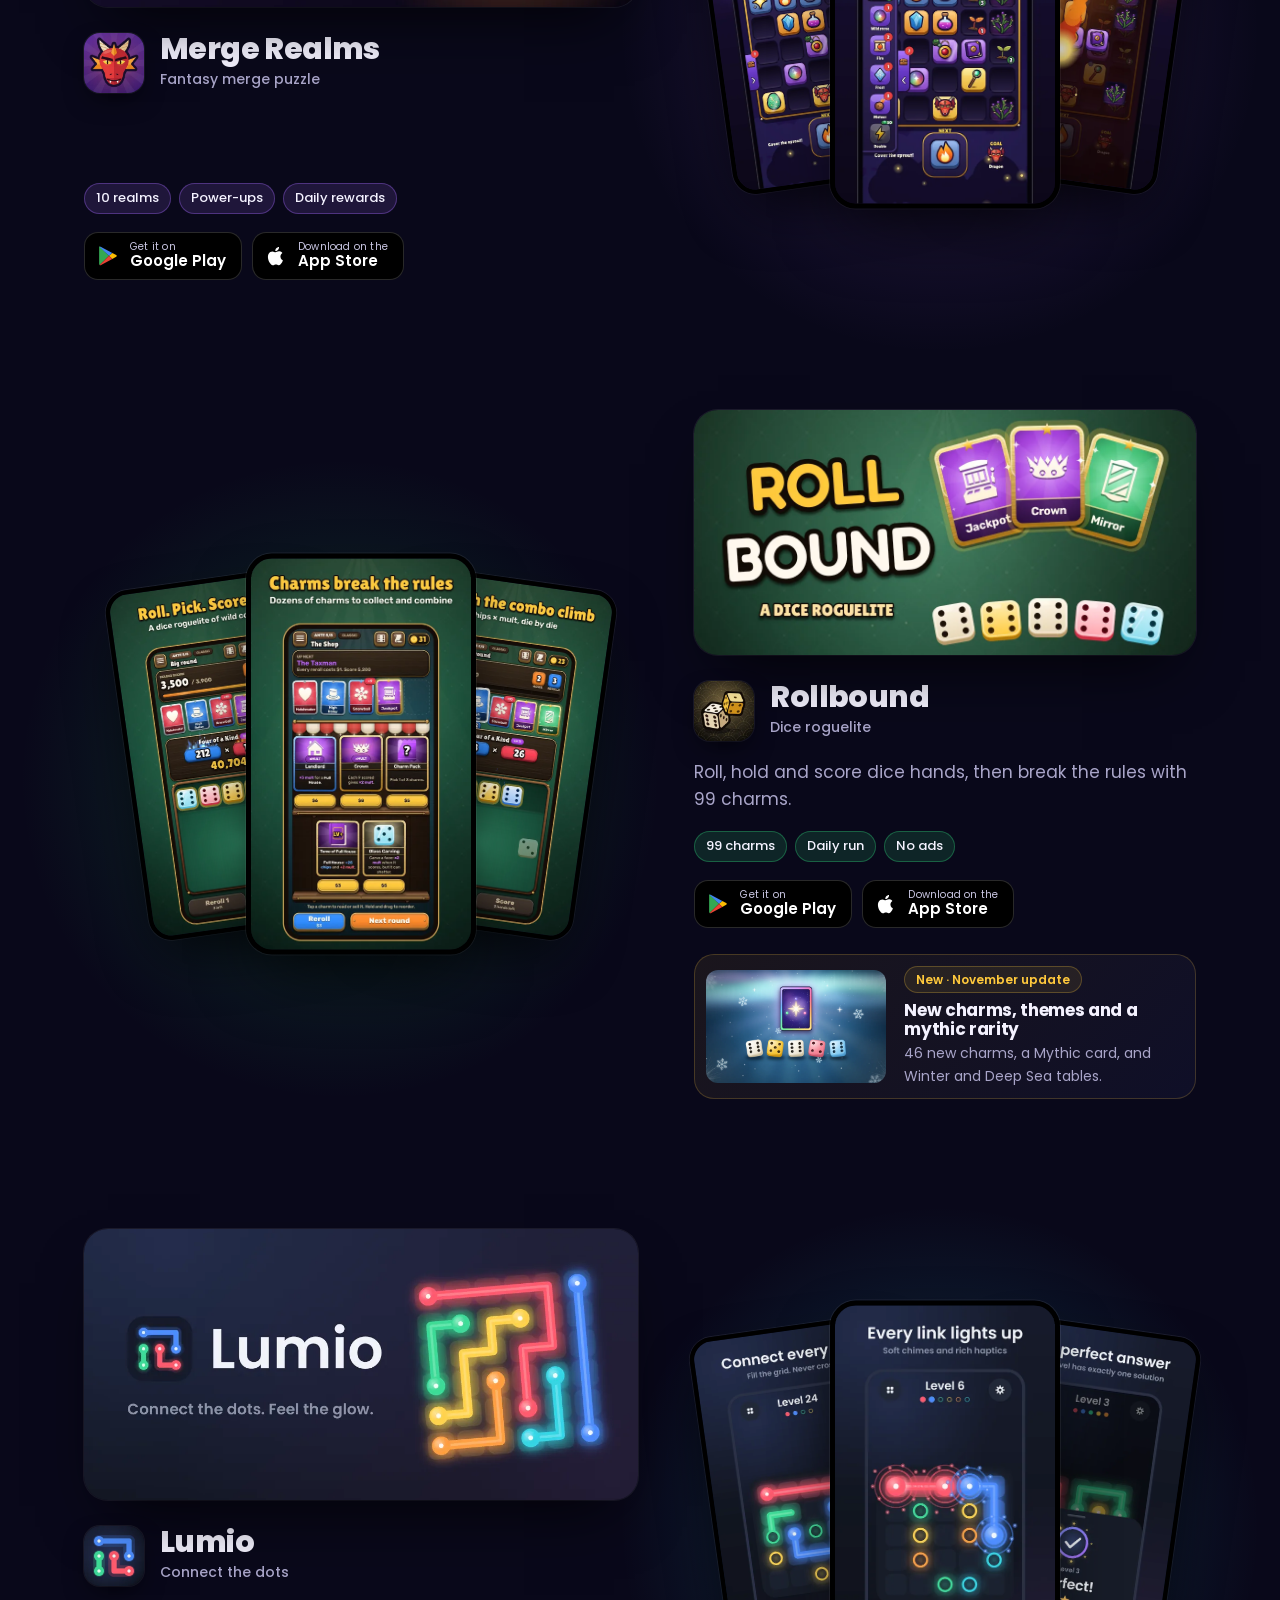
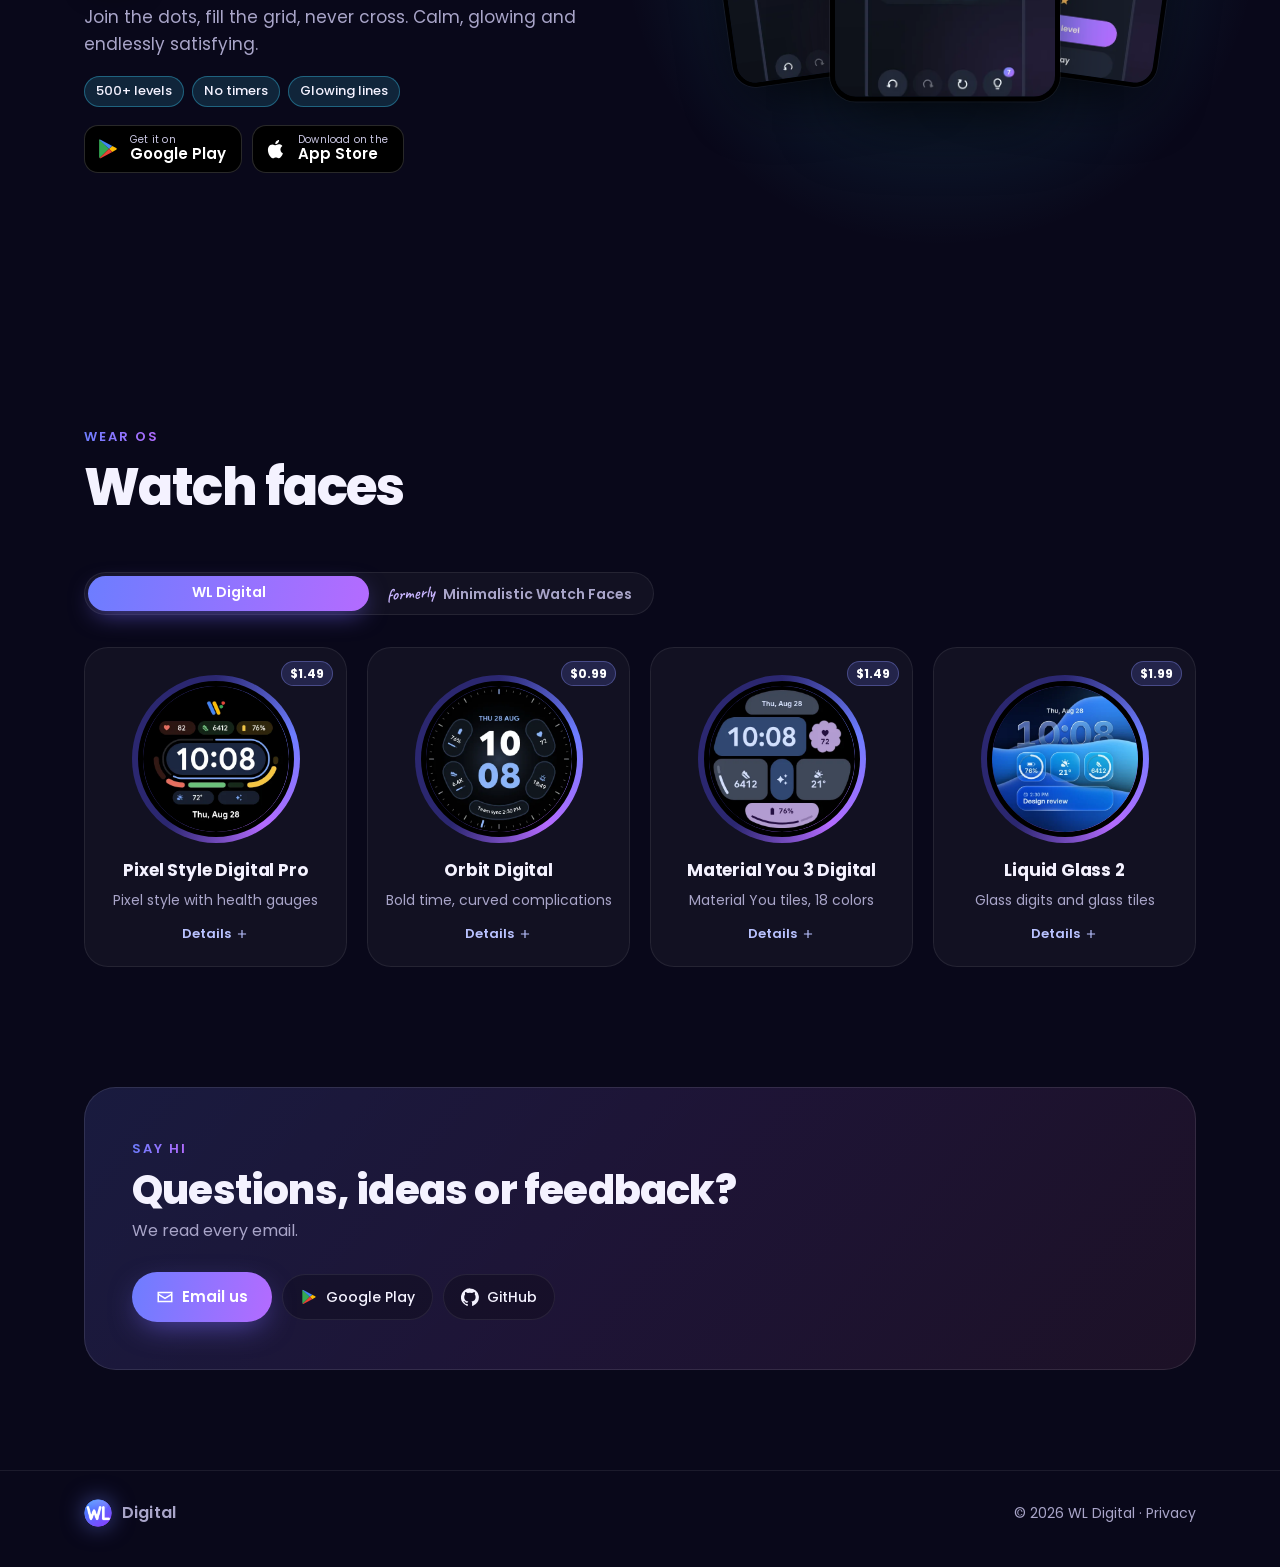
==== commit 06917c0d: "Smoother frame rate: lighter glow, paused offscreen loops, eased tilt The hero glow is one small lay" ====
--- a/index.html
+++ b/index.html
@@ -40,8 +40,7 @@
 
 <main id="top">
   <section class="hero">
-    <div class="aurora" aria-hidden="true"><i></i><i></i><i></i></div>
-    <div class="grid-bg" aria-hidden="true"></div>
+    <div class="aurora" aria-hidden="true"><i></i></div>
     <div class="wrap hero-wrap">
       <div class="hero-copy">
         <span class="pill">Independent studio</span>
--- a/style.css
+++ b/style.css
@@ -68,14 +68,12 @@
 
 /* Hero */
 .hero { position: relative; overflow: clip; padding: 140px 0 90px; min-height: min(100svh, 900px); display: flex; align-items: center; }
-.aurora { position: absolute; inset: 0; pointer-events: none; }
-.aurora i { position: absolute; width: 900px; height: 900px; border-radius: 50%; opacity: .55; }
-.aurora i:nth-child(1) { left: -300px; top: -380px; background: radial-gradient(closest-side, rgba(109, 77, 255, .75), transparent); }
-.aurora i:nth-child(2) { right: -320px; top: -120px; background: radial-gradient(closest-side, rgba(40, 110, 255, .55), transparent); }
-.aurora i:nth-child(3) { left: 30%; bottom: -620px; background: radial-gradient(closest-side, rgba(220, 90, 255, .35), transparent); }
-.grid-bg { position: absolute; inset: 0; pointer-events: none; opacity: .5;
-  background-image: radial-gradient(rgba(255,255,255,.12) 1px, transparent 1px); background-size: 28px 28px;
-  -webkit-mask-image: radial-gradient(ellipse 70% 60% at 50% 40%, #000 30%, transparent 75%); mask-image: radial-gradient(ellipse 70% 60% at 50% 40%, #000 30%, transparent 75%); }
+.aurora { position: absolute; inset: 0; pointer-events: none; overflow: hidden; }
+/* One small layer, scaled up by the GPU: soft glows don't need full resolution, and it's far less to draw each frame. */
+.aurora i { position: absolute; left: 50%; top: 50%; width: 400px; height: 260px; margin: -130px 0 0 -200px; transform: scale(4.2);
+  background: radial-gradient(38% 50% at 18% 12%, rgba(109, 77, 255, .5), transparent 70%),
+              radial-gradient(34% 46% at 88% 28%, rgba(40, 110, 255, .38), transparent 70%),
+              radial-gradient(40% 40% at 55% 105%, rgba(220, 90, 255, .24), transparent 70%); }
 .hero-wrap { position: relative; display: grid; grid-template-columns: 1.05fr .95fr; gap: 40px; align-items: center; width: 100%; }
 .hero h1 { font-size: clamp(40px, 5.4vw, 72px); font-weight: 800; margin: 22px 0 20px; letter-spacing: -0.035em; line-height: 1.02; }
 .hero h1 .ln { display: block; overflow: hidden; padding-bottom: .24em; margin-bottom: -.2em; }
@@ -84,7 +82,7 @@
 .lead { font-size: clamp(17px, 1.6vw, 19px); color: var(--muted); max-width: 500px; }
 .cta { display: flex; flex-wrap: wrap; gap: 12px; margin-top: 32px; }
 .hero-art { position: relative; height: 560px; }
-.stack { position: absolute; inset: 0; transition: transform .6s var(--ease); }
+.stack { position: absolute; inset: 0; }
 .p { position: absolute; top: 50%; left: 50%; width: 230px; height: auto; border-radius: 30px; border: 6px solid #000;
   box-shadow: 0 40px 80px -20px rgba(0,0,0,.8), 0 0 0 1px rgba(255,255,255,.08); }
 .p1 { transform: translate(-50%, -50%) translateX(-150px) rotate(-12deg) scale(.86); }
@@ -262,9 +260,8 @@
   .p3 { animation: fanR 1.2s var(--ease) .35s both; }
   .p2 { animation: bob 7s ease-in-out 1.6s infinite; }
   .watch { animation: pop .9s var(--ease) .9s both, bobw 6s ease-in-out 2s infinite; }
-  .aurora i { animation: drift 22s ease-in-out infinite alternate; }
-  .aurora i:nth-child(2) { animation-duration: 28s; animation-delay: -8s; }
-  .aurora i:nth-child(3) { animation-duration: 32s; animation-delay: -14s; }
+  .aurora i { animation: drift 24s ease-in-out infinite alternate; }
+  .paused .aurora i, .paused .p2, .paused .watch, .ticker.paused .track { animation-play-state: paused; }
   .track { animation: marquee 40s linear infinite; }
     .panel.out { animation: panelOut .22s ease-in forwards; pointer-events: none; }
   .panel.enter .face { animation: faceIn .7s var(--ease) both; animation-delay: calc(var(--i, 0) * 70ms); }
@@ -283,7 +280,7 @@
 @keyframes bob { 0%, 100% { transform: translate(-50%, -50%); } 50% { transform: translate(-50%, calc(-50% - 12px)); } }
 @keyframes pop { from { transform: scale(.4) rotate(-30deg); opacity: 0; } }
 @keyframes bobw { 0%, 100% { translate: 0 0; } 50% { translate: 0 -10px; } }
-@keyframes drift { to { transform: translate(120px, 80px) scale(1.15); } }
+@keyframes drift { to { transform: translate(60px, 30px) scale(4.8) rotate(4deg); } }
 @keyframes marquee { to { transform: translateX(-50%); } }
 
 /* Hover effects only with a real pointer, so taps on phones never leave cards stuck */
@@ -320,7 +317,7 @@
   .p1 { transform: translate(-50%, -50%) translateX(-110px) rotate(-12deg) scale(.86); }
   .p3 { transform: translate(-50%, -50%) translateX(110px) rotate(12deg) scale(.86); }
   .watch { width: 120px; height: 120px; right: 8%; bottom: 4%; border-width: 6px; }
-  .aurora i { width: 600px; height: 600px; }
+  .aurora i { transform: scale(2.8); }
 }
 
 /* Phones */
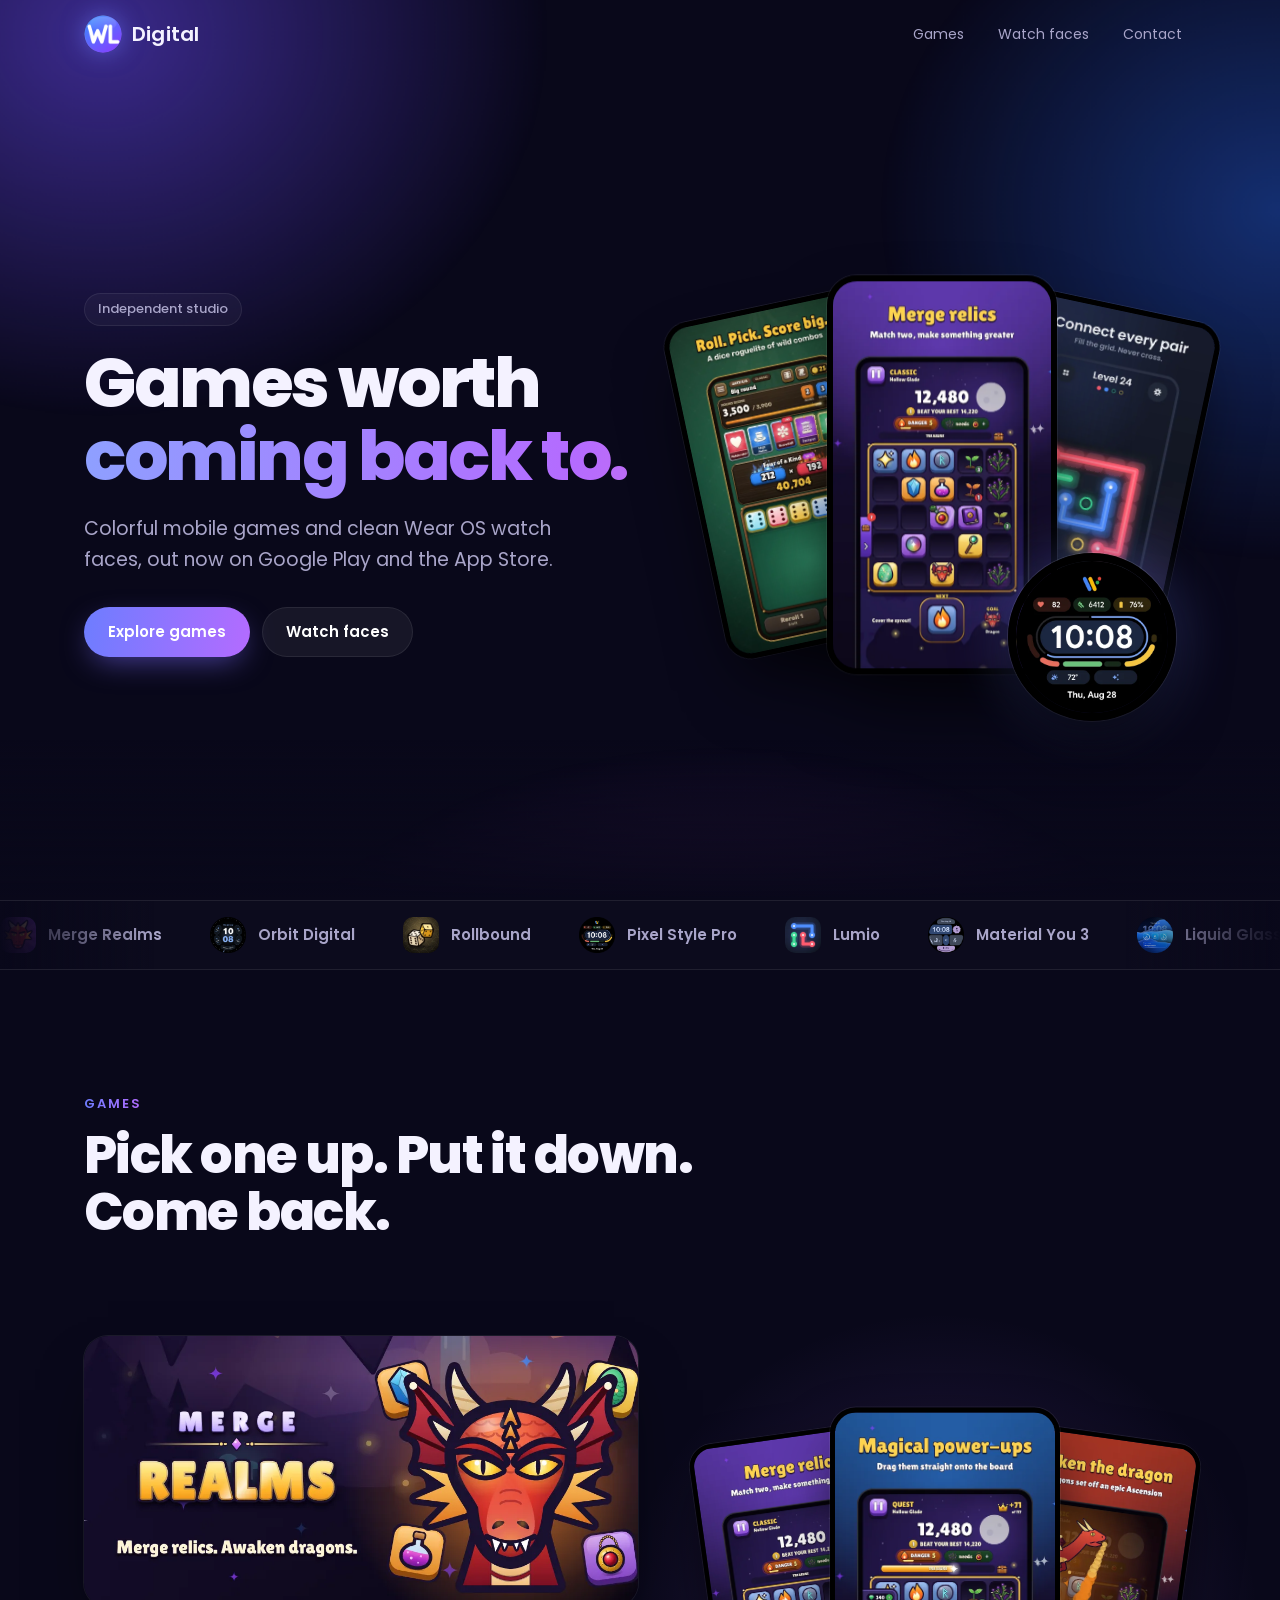
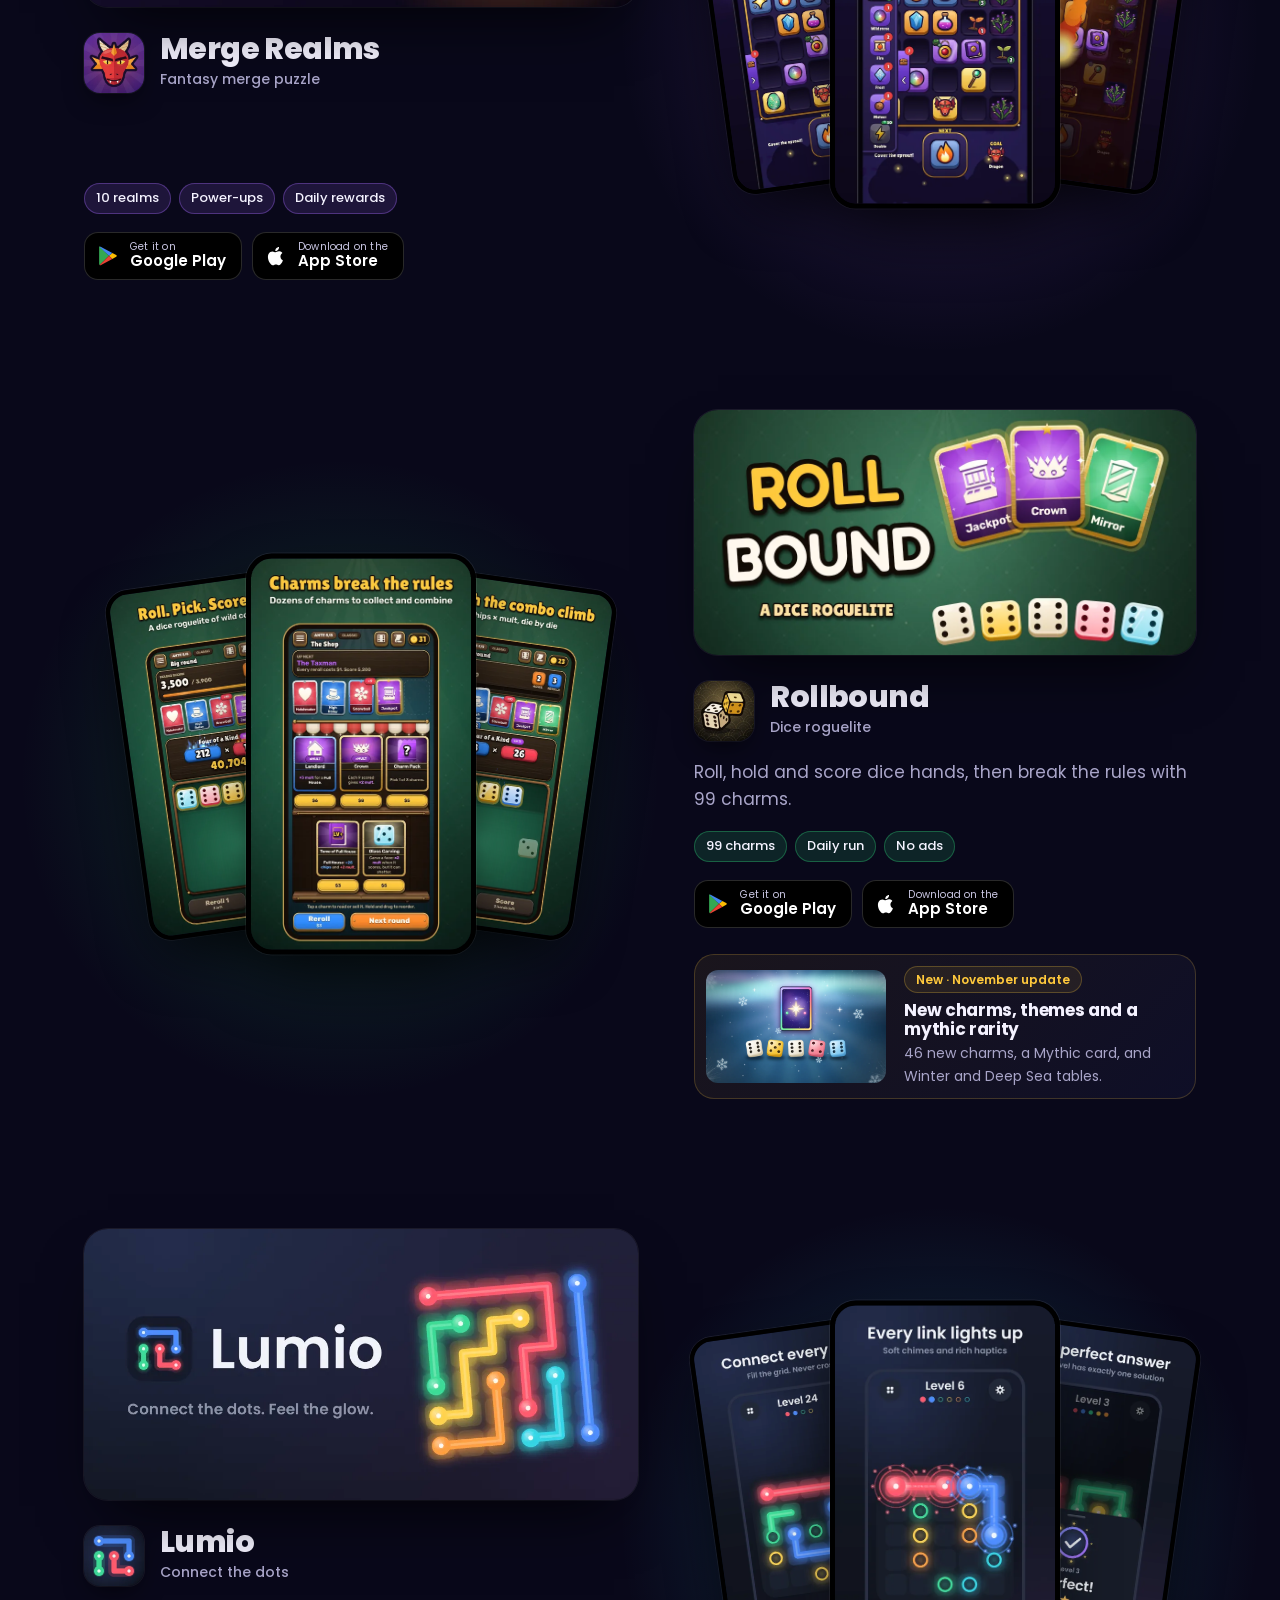
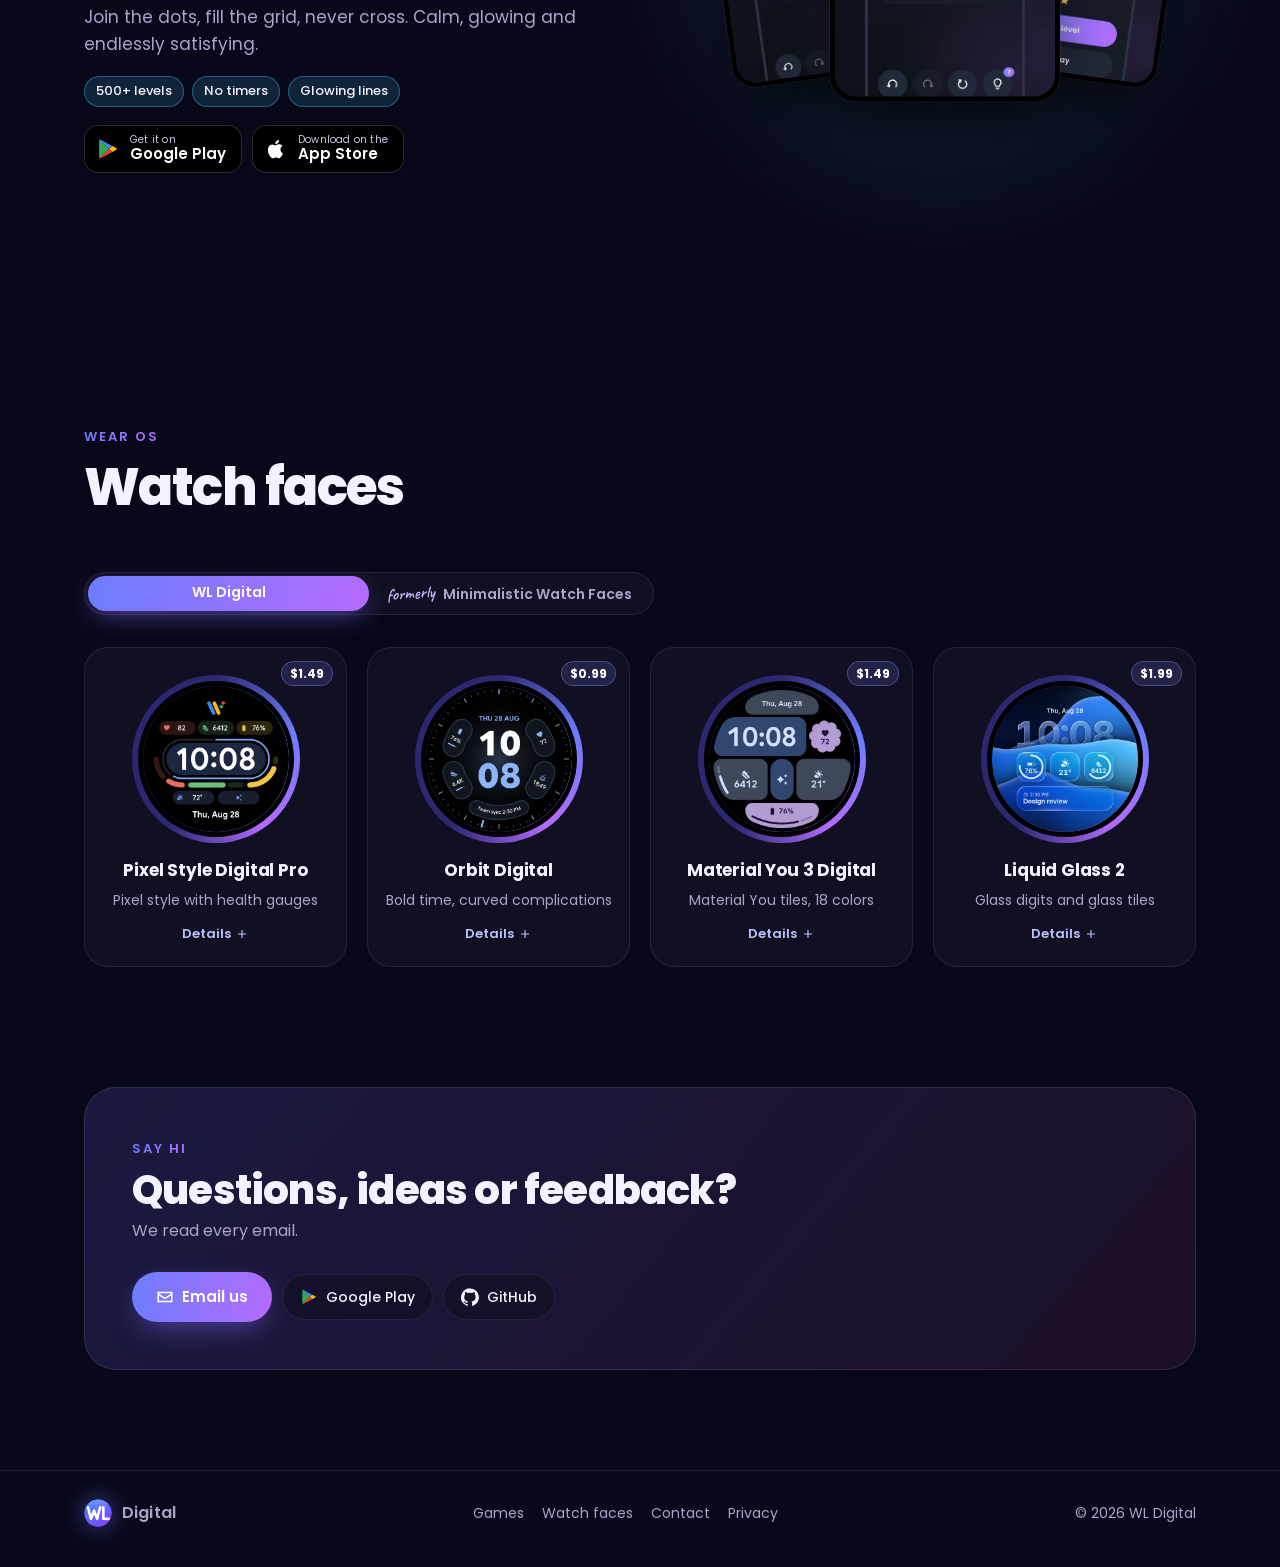
==== commit f8c86097: "Fix the icon ticker on phones and polish the site The ticker loop no longer jumps: spacing is a marg" ====
--- a/index.html
+++ b/index.html
@@ -11,7 +11,9 @@
   <meta property="og:description" content="Colorful mobile games and clean Wear OS watch faces.">
   <meta property="og:image" content="https://parkerloney.github.io/assets/games/merge-realms-feature.webp">
   <meta property="og:type" content="website">
-  <link rel="icon" type="image/png" href="assets/favicon.png">
+  <link rel="icon" type="image/png" sizes="48x48" href="assets/favicon.png">
+  <link rel="icon" type="image/png" sizes="192x192" href="assets/icon-192.png">
+  <link rel="apple-touch-icon" href="assets/apple-touch-icon.png">
   <link rel="preconnect" href="https://fonts.googleapis.com">
   <link rel="preconnect" href="https://fonts.gstatic.com" crossorigin>
   <link href="https://fonts.googleapis.com/css2?family=Caveat:wght@600&family=Poppins:wght@400;500;600;700;800&display=swap" rel="stylesheet">
@@ -54,7 +56,7 @@
       <div class="hero-art" aria-hidden="true">
         <div class="stack" data-depth>
           <img class="p p1" src="assets/games/rollbound-phone-1.webp" alt="" width="480" height="853">
-          <img class="p p2" src="assets/games/merge-realms-phone-1.webp" alt="" width="480" height="853">
+          <img class="p p2" src="assets/games/merge-realms-phone-1.webp" alt="" width="480" height="853" fetchpriority="high">
           <img class="p p3" src="assets/games/lumio-phone-1.webp" alt="" width="480" height="853">
           <div class="watch"><img src="assets/watchfaces/pixel-style-pro.webp" alt="" width="450" height="450"></div>
         </div>
@@ -62,7 +64,7 @@
     </div>
   </section>
 
-  <div class="ticker" aria-hidden="true"><div class="track"><span class="tk"><img src="assets/games/merge-realms-icon.webp" alt="" width="40" height="40" loading="lazy">Merge Realms</span><span class="tk"><img src="assets/watchfaces/orbit.webp" alt="" width="40" height="40" loading="lazy">Orbit Digital</span><span class="tk"><img src="assets/games/rollbound-icon.webp" alt="" width="40" height="40" loading="lazy">Rollbound</span><span class="tk"><img src="assets/watchfaces/pixel-style-pro.webp" alt="" width="40" height="40" loading="lazy">Pixel Style Pro</span><span class="tk"><img src="assets/games/lumio-icon.webp" alt="" width="40" height="40" loading="lazy">Lumio</span><span class="tk"><img src="assets/watchfaces/material-you.webp" alt="" width="40" height="40" loading="lazy">Material You 3</span><span class="tk"><img src="assets/watchfaces/glass.webp" alt="" width="40" height="40" loading="lazy">Liquid Glass 2</span><span class="tk"><img src="assets/watchfaces/galaxy-digital.webp" alt="" width="40" height="40" loading="lazy">Galaxy Digital</span><span class="tk"><img src="assets/games/merge-realms-icon.webp" alt="" width="40" height="40" loading="lazy">Merge Realms</span><span class="tk"><img src="assets/watchfaces/orbit.webp" alt="" width="40" height="40" loading="lazy">Orbit Digital</span><span class="tk"><img src="assets/games/rollbound-icon.webp" alt="" width="40" height="40" loading="lazy">Rollbound</span><span class="tk"><img src="assets/watchfaces/pixel-style-pro.webp" alt="" width="40" height="40" loading="lazy">Pixel Style Pro</span><span class="tk"><img src="assets/games/lumio-icon.webp" alt="" width="40" height="40" loading="lazy">Lumio</span><span class="tk"><img src="assets/watchfaces/material-you.webp" alt="" width="40" height="40" loading="lazy">Material You 3</span><span class="tk"><img src="assets/watchfaces/glass.webp" alt="" width="40" height="40" loading="lazy">Liquid Glass 2</span><span class="tk"><img src="assets/watchfaces/galaxy-digital.webp" alt="" width="40" height="40" loading="lazy">Galaxy Digital</span></div></div>
+  <div class="ticker" aria-hidden="true"><div class="track"><span class="tk"><img src="assets/games/merge-realms-icon.webp" alt="" width="40" height="40" decoding="async">Merge Realms</span><span class="tk"><img src="assets/watchfaces/orbit.webp" alt="" width="40" height="40" decoding="async">Orbit Digital</span><span class="tk"><img src="assets/games/rollbound-icon.webp" alt="" width="40" height="40" decoding="async">Rollbound</span><span class="tk"><img src="assets/watchfaces/pixel-style-pro.webp" alt="" width="40" height="40" decoding="async">Pixel Style Pro</span><span class="tk"><img src="assets/games/lumio-icon.webp" alt="" width="40" height="40" decoding="async">Lumio</span><span class="tk"><img src="assets/watchfaces/material-you.webp" alt="" width="40" height="40" decoding="async">Material You 3</span><span class="tk"><img src="assets/watchfaces/glass.webp" alt="" width="40" height="40" decoding="async">Liquid Glass 2</span><span class="tk"><img src="assets/watchfaces/galaxy-digital.webp" alt="" width="40" height="40" decoding="async">Galaxy Digital</span><span class="tk"><img src="assets/games/merge-realms-icon.webp" alt="" width="40" height="40" decoding="async">Merge Realms</span><span class="tk"><img src="assets/watchfaces/orbit.webp" alt="" width="40" height="40" decoding="async">Orbit Digital</span><span class="tk"><img src="assets/games/rollbound-icon.webp" alt="" width="40" height="40" decoding="async">Rollbound</span><span class="tk"><img src="assets/watchfaces/pixel-style-pro.webp" alt="" width="40" height="40" decoding="async">Pixel Style Pro</span><span class="tk"><img src="assets/games/lumio-icon.webp" alt="" width="40" height="40" decoding="async">Lumio</span><span class="tk"><img src="assets/watchfaces/material-you.webp" alt="" width="40" height="40" decoding="async">Material You 3</span><span class="tk"><img src="assets/watchfaces/glass.webp" alt="" width="40" height="40" decoding="async">Liquid Glass 2</span><span class="tk"><img src="assets/watchfaces/galaxy-digital.webp" alt="" width="40" height="40" decoding="async">Galaxy Digital</span></div></div>
 
   <section id="games" class="games">
     <div class="wrap">
@@ -228,7 +230,10 @@
 <footer>
   <div class="wrap">
     <a class="brand sm" href="#top"><img src="assets/wl-mark.png" alt="WL" width="28" height="28"><span>Digital</span></a>
-    <span>© <span id="y">2026</span> WL Digital · <a href="privacy.html">Privacy</a></span>
+    <nav class="foot-links" aria-label="Footer">
+      <a href="#games">Games</a><a href="#watchfaces">Watch faces</a><a href="#contact">Contact</a><a href="privacy.html">Privacy</a>
+    </nav>
+    <span>© <span id="y">2026</span> WL Digital</span>
   </div>
 </footer>
 
--- a/style.css
+++ b/style.css
@@ -18,7 +18,7 @@
 body {
   margin: 0; background: var(--bg); color: var(--text);
   font-family: "Poppins", system-ui, -apple-system, "Segoe UI", Roboto, sans-serif;
-  line-height: 1.6; overflow-x: clip; -webkit-font-smoothing: antialiased;
+  line-height: 1.6; overflow-x: hidden; overflow-x: clip; -webkit-font-smoothing: antialiased;
 }
 img { max-width: 100%; height: auto; display: block; }
 a { color: inherit; text-decoration: none; }
@@ -35,13 +35,16 @@
 /* Header */
 .site-header { position: fixed; inset: 0 0 auto 0; z-index: 20; transition: background .3s, border-color .3s; border-bottom: 1px solid transparent; }
 .site-header.scrolled { background: rgba(9, 8, 26, 0.95); border-color: var(--line); }
-.site-header .wrap { display: flex; align-items: center; justify-content: space-between; height: 68px; }
+.site-header { padding-top: env(safe-area-inset-top); }
+.site-header .wrap { display: flex; align-items: center; justify-content: space-between; height: 68px; padding-left: max(24px, env(safe-area-inset-left)); padding-right: max(24px, env(safe-area-inset-right)); }
 .brand { display: inline-flex; align-items: center; gap: 10px; font-weight: 600; font-size: 20px; letter-spacing: 0.01em; }
 .brand img { width: 38px; height: 38px; border-radius: 50%; box-shadow: 0 0 22px rgba(109, 125, 255, .5); }
 .brand.sm { font-size: 16px; } .brand.sm img { width: 28px; height: 28px; }
 .nav { display: flex; gap: 6px; font-size: 14px; }
 .nav a { padding: 8px 14px; border-radius: 999px; color: var(--muted); transition: color .2s, background .2s; }
 .nav a:hover { color: var(--text); background: var(--surface-2); }
+.nav a.active { color: var(--text); background: var(--surface-2); box-shadow: inset 0 0 0 1px var(--line); }
+::selection { background: rgba(124, 107, 255, .45); color: #fff; }
 
 /* Buttons */
 .btn { position: relative; overflow: hidden; display: inline-flex; align-items: center; justify-content: center; gap: 8px;
@@ -67,8 +70,9 @@
 .store.sm svg { width: 18px; height: 18px; } .store.sm small { font-size: 9px; } .store.sm b { font-size: 13px; }
 
 /* Hero */
-.hero { position: relative; overflow: clip; padding: 140px 0 90px; min-height: min(100svh, 900px); display: flex; align-items: center; }
+.hero { position: relative; overflow: hidden; overflow: clip; padding: 140px 0 90px; min-height: min(100svh, 900px); display: flex; align-items: center; }
 .aurora { position: absolute; inset: 0; pointer-events: none; overflow: hidden; }
+.hero::after { content: ""; position: absolute; left: 0; right: 0; bottom: 0; height: 160px; pointer-events: none; background: linear-gradient(to bottom, transparent, var(--bg)); }
 /* One small layer, scaled up by the GPU: soft glows don't need full resolution, and it's far less to draw each frame. */
 .aurora i { position: absolute; left: 50%; top: 50%; width: 400px; height: 260px; margin: -130px 0 0 -200px; transform: scale(4.2);
   background: radial-gradient(38% 50% at 18% 12%, rgba(109, 77, 255, .5), transparent 70%),
@@ -93,15 +97,18 @@
 .watch img { width: 100%; height: 100%; object-fit: cover; }
 
 /* Ticker */
-.ticker { position: relative; overflow: hidden; border-block: 1px solid var(--line); background: rgba(255,255,255,.015); padding: 16px 0;
-  -webkit-mask-image: linear-gradient(90deg, transparent, #000 10%, #000 90%, transparent); mask-image: linear-gradient(90deg, transparent, #000 10%, #000 90%, transparent); }
-.track { display: flex; width: max-content; gap: 48px; }
-.tk { display: inline-flex; align-items: center; gap: 12px; font-weight: 600; color: var(--muted); white-space: nowrap; font-size: 15px; }
+.ticker { position: relative; overflow: hidden; border-block: 1px solid var(--line); background: rgba(255,255,255,.015); padding: 16px 0; }
+.ticker::before, .ticker::after { content: ""; position: absolute; z-index: 1; top: 0; bottom: 0; width: 12%; pointer-events: none; }
+.ticker::before { left: 0; background: linear-gradient(90deg, var(--bg), transparent); }
+.ticker::after { right: 0; background: linear-gradient(-90deg, var(--bg), transparent); }
+/* Spacing is a margin on every item (not a flex gap), so each copy is exactly half the track and the loop never jumps */
+.track { display: flex; width: max-content; }
+.tk { display: inline-flex; align-items: center; gap: 12px; margin-right: 48px; font-weight: 600; color: var(--muted); white-space: nowrap; font-size: 15px; }
 .tk img { width: 36px; height: 36px; border-radius: 10px; object-fit: cover; }
 
 /* Sections */
 section { position: relative; }
-.games, .faces-sec, .contact { overflow-x: clip; }
+.games, .faces-sec, .contact { overflow-x: hidden; overflow-x: clip; }
 .fan { overflow: visible; }
 .games, .faces-sec { padding: 120px 0 40px; }
 .head { margin-bottom: 56px; max-width: 720px; }
@@ -231,6 +238,7 @@
 footer { border-top: 1px solid var(--line); padding: 28px 0 40px; color: var(--muted); font-size: 14px; }
 footer .wrap { display: flex; flex-wrap: wrap; align-items: center; justify-content: space-between; gap: 12px; }
 footer a:hover { color: var(--text); }
+.foot-links { display: flex; flex-wrap: wrap; gap: 4px 18px; }
 
 /* Privacy page */
 .prose { max-width: 820px; margin: 0 auto; padding: 120px 24px 80px; }
@@ -281,7 +289,7 @@
 @keyframes pop { from { transform: scale(.4) rotate(-30deg); opacity: 0; } }
 @keyframes bobw { 0%, 100% { translate: 0 0; } 50% { translate: 0 -10px; } }
 @keyframes drift { to { transform: translate(60px, 30px) scale(4.8) rotate(4deg); } }
-@keyframes marquee { to { transform: translateX(-50%); } }
+@keyframes marquee { from { transform: translate3d(0, 0, 0); } to { transform: translate3d(-50%, 0, 0); } }
 
 /* Hover effects only with a real pointer, so taps on phones never leave cards stuck */
 @media (hover: hover) and (pointer: fine) {
@@ -386,3 +394,12 @@
 @media (prefers-reduced-motion: no-preference) {
   .aurora i, .track, .p2, .watch, .stack { will-change: transform; }
 }
+
+/* Phones: a slimmer ticker */
+@media (max-width: 560px) {
+  .ticker { padding: 12px 0; }
+  .tk { font-size: 13px; gap: 9px; margin-right: 30px; }
+  .tk img { width: 28px; height: 28px; border-radius: 8px; }
+  .site-header .wrap { padding-left: max(18px, env(safe-area-inset-left)); padding-right: max(18px, env(safe-area-inset-right)); height: 62px; }
+  footer .wrap { flex-direction: column; align-items: flex-start; gap: 14px; }
+}
